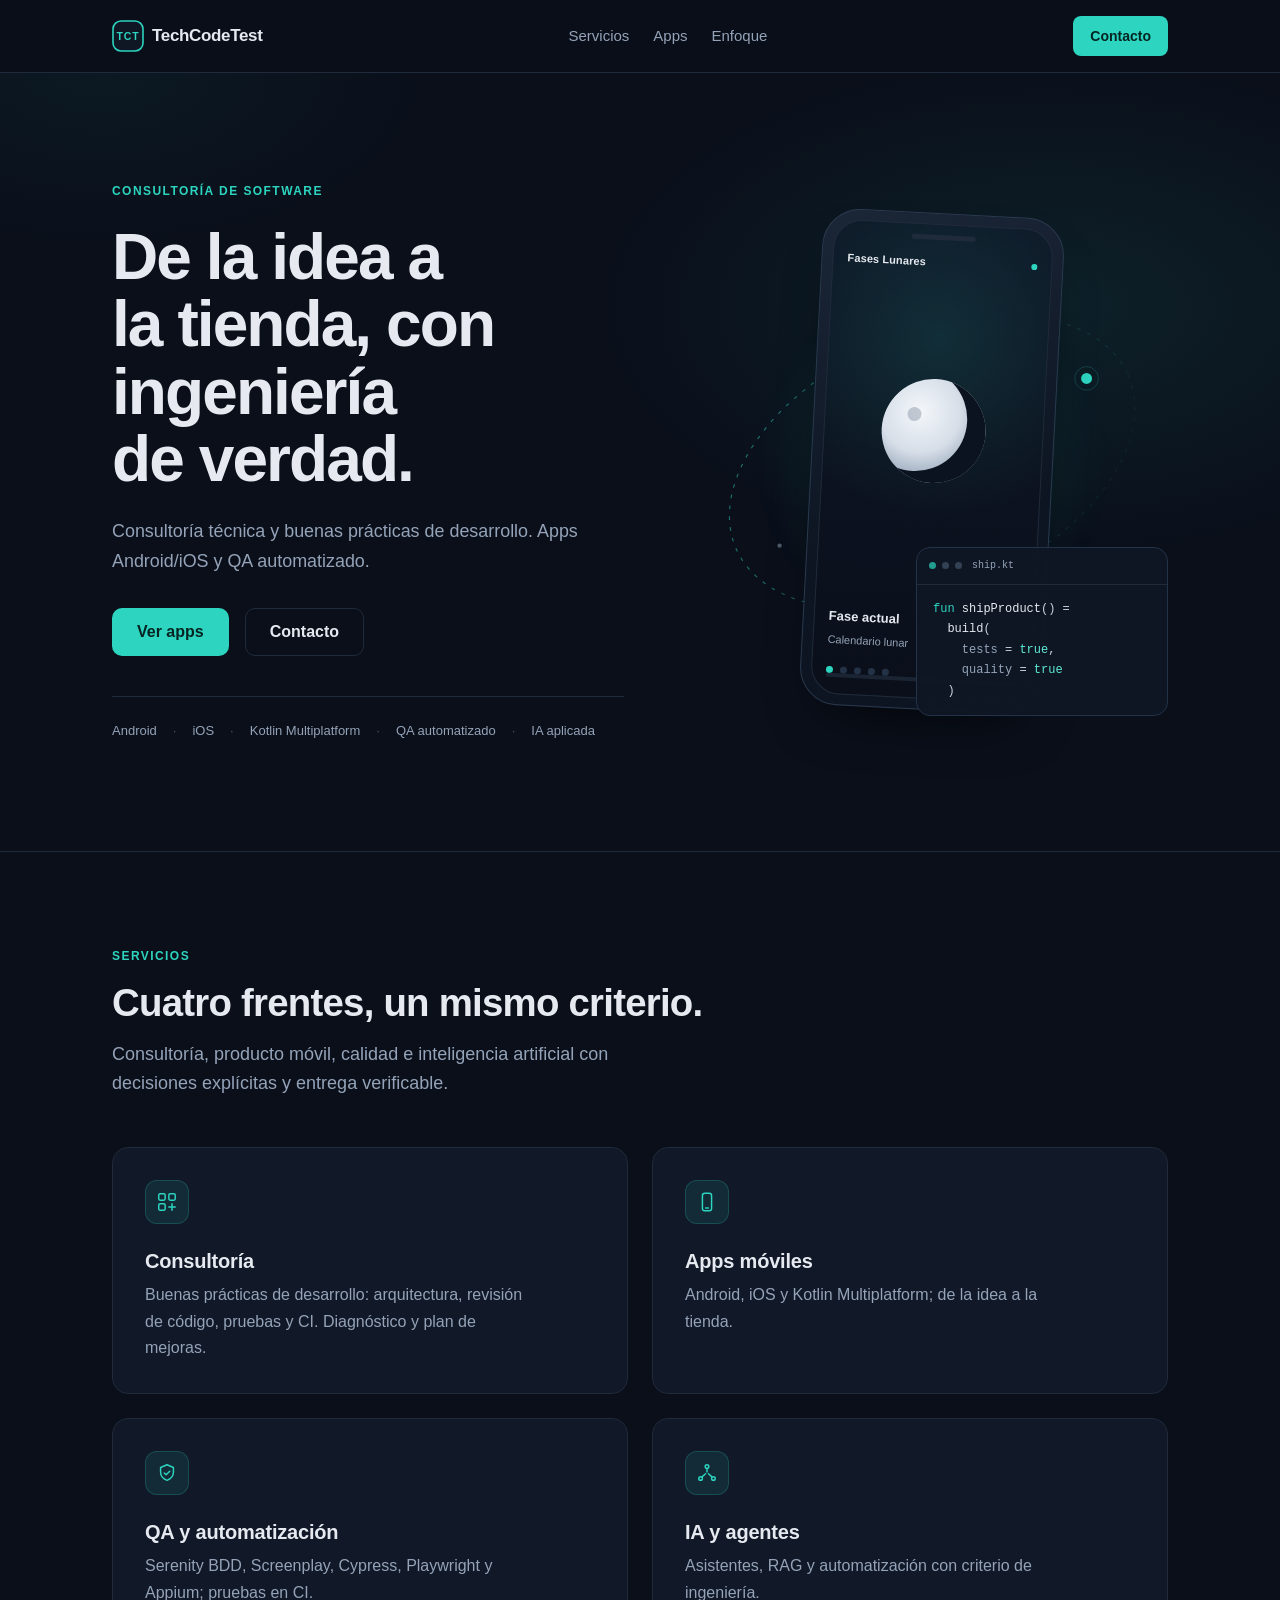
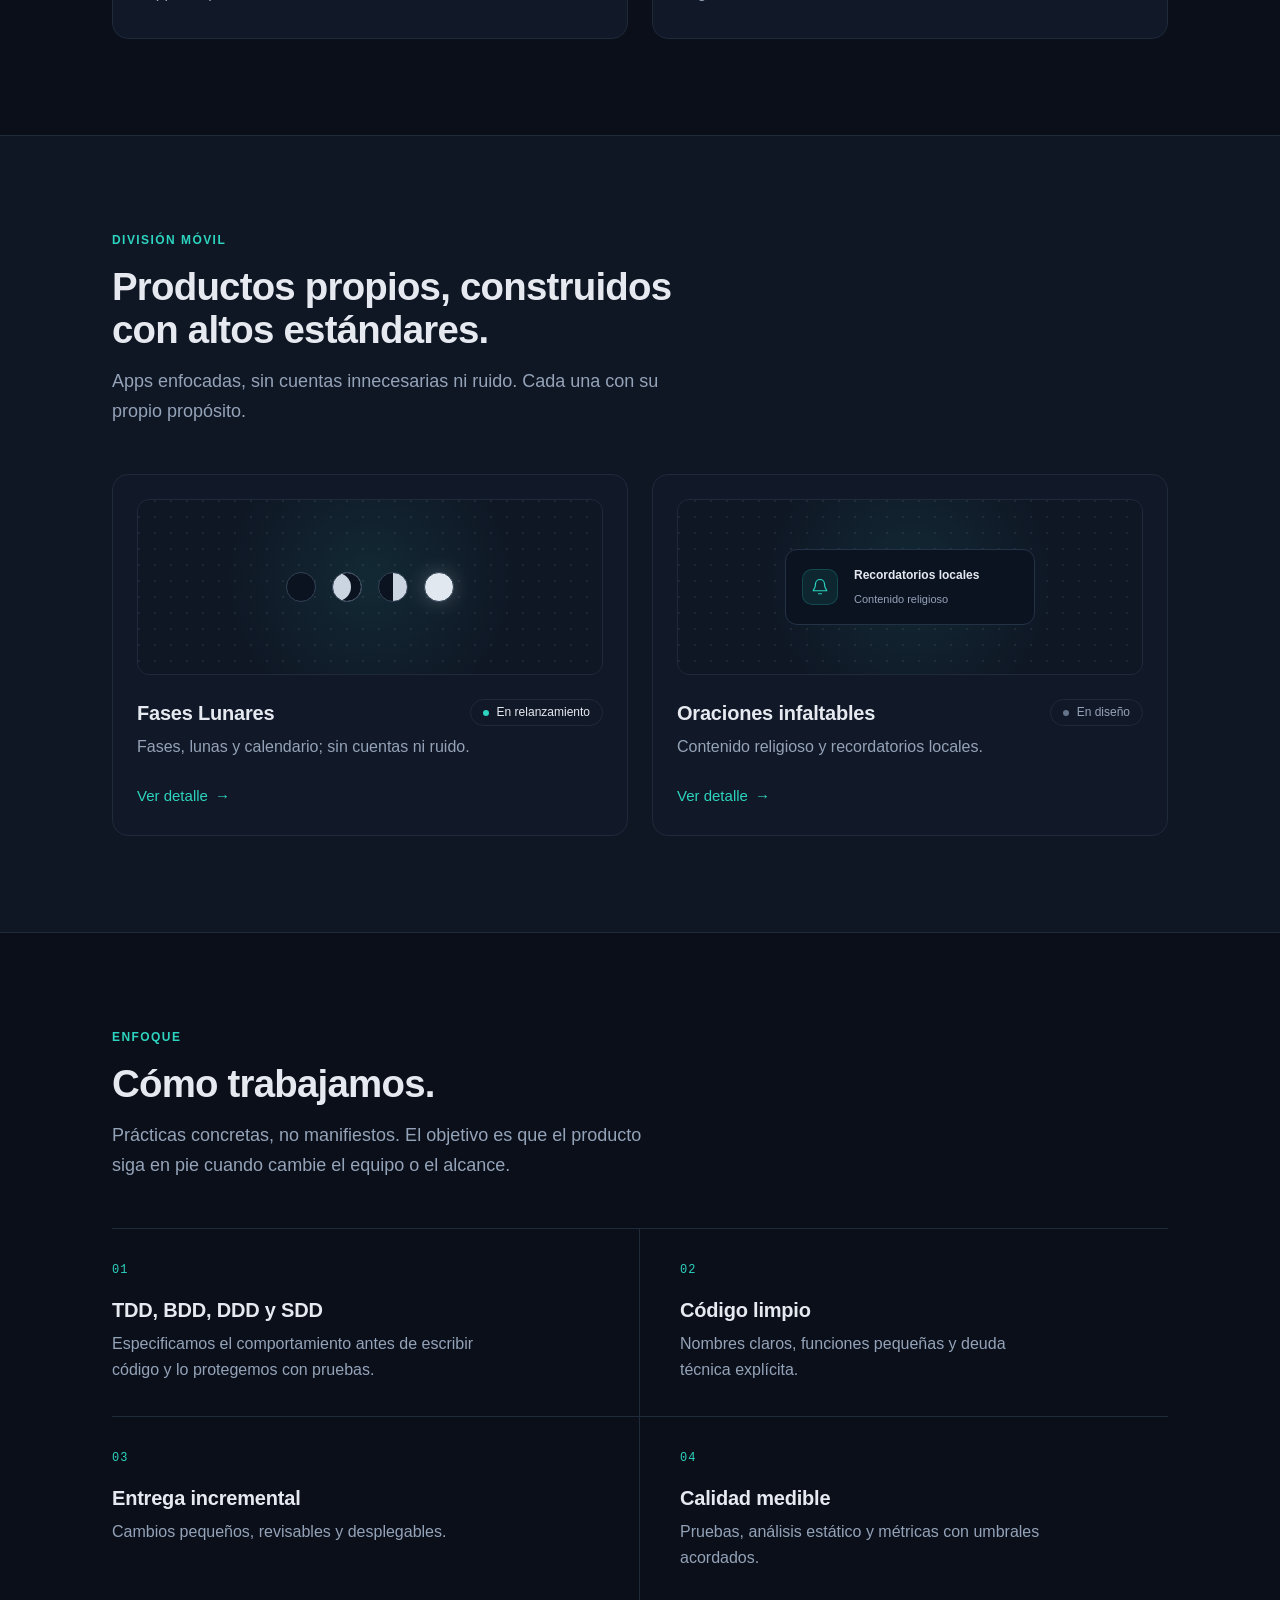
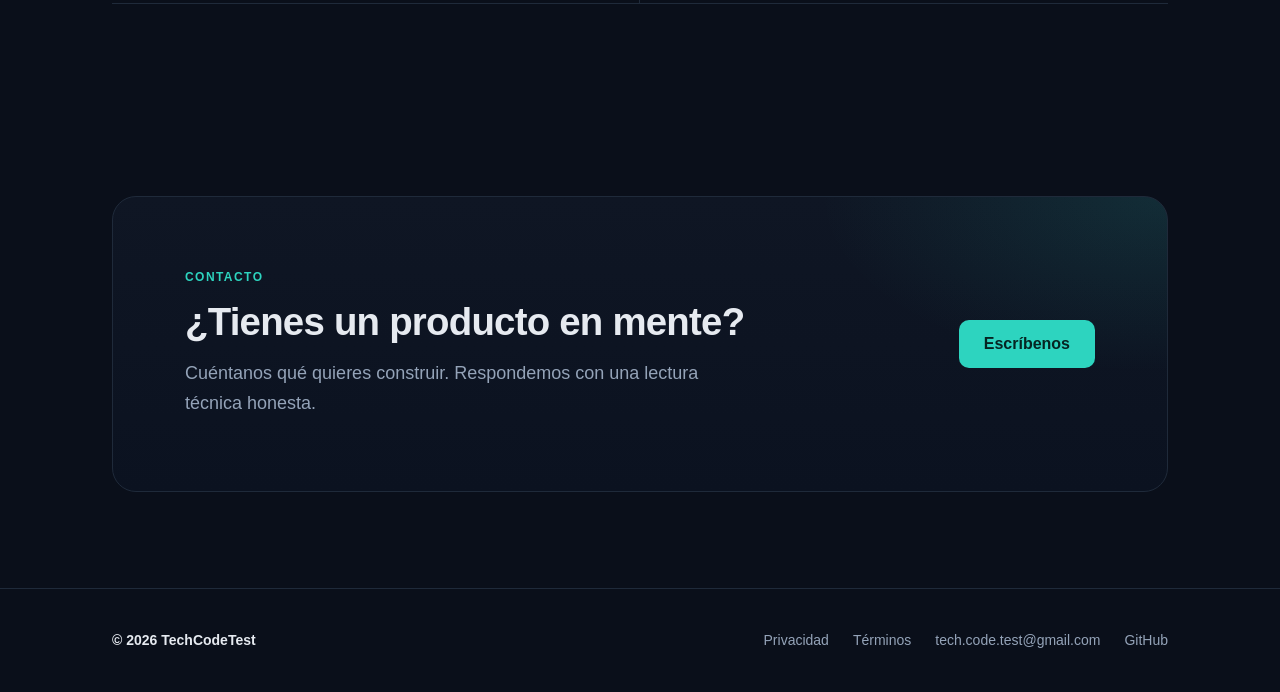
==== index.html @ 6fdfc487 "feat: añadir imagen Open Graph Incluye metadatos sociales y la tarjeta 1200×630 en las páginas del s" ====
<!DOCTYPE html>
<html lang="es">
<head>
  <meta charset="utf-8">
  <meta name="viewport" content="width=device-width, initial-scale=1">
  <title>TechCodeTest — Consultoría de software y división móvil</title>
  <meta name="description" content="Consultoría técnica y buenas prácticas de desarrollo. Apps Android/iOS y QA automatizado.">
  <link rel="canonical" href="https://cedaniel200.github.io/">
  <meta name="theme-color" content="#0A0F1A">
  <link rel="icon" href="/assets/icons/favicon.svg" type="image/svg+xml">
  <link rel="icon" href="/favicon.ico" sizes="any">
  <link rel="icon" type="image/png" sizes="32x32" href="/assets/icons/favicon-32x32.png">
  <link rel="apple-touch-icon" href="/assets/icons/apple-touch-icon.png">
  <meta property="og:type" content="website">
  <meta property="og:site_name" content="TechCodeTest">
  <meta property="og:title" content="TechCodeTest — Consultoría de software y división móvil">
  <meta property="og:description" content="Consultoría técnica y buenas prácticas de desarrollo. Apps Android/iOS y QA automatizado.">
  <meta property="og:url" content="https://cedaniel200.github.io/">
  <meta property="og:locale" content="es_CO">
  <meta property="og:image" content="https://cedaniel200.github.io/assets/og-image.png">
  <meta property="og:image:width" content="1200">
  <meta property="og:image:height" content="630">
  <meta property="og:image:alt" content="TechCodeTest — Consultoría de software">
  <meta name="twitter:card" content="summary_large_image">
  <meta name="twitter:image" content="https://cedaniel200.github.io/assets/og-image.png">
  <link rel="stylesheet" href="/assets/styles.css">
  <script type="application/ld+json">
  {
    "@context": "https://schema.org",
    "@type": "Organization",
    "name": "TechCodeTest",
    "url": "https://cedaniel200.github.io/",
    "email": "tech.code.test@gmail.com",
    "sameAs": [
      "https://github.com/cedaniel200"
    ]
  }
  </script>
</head>
<body>
  <a class="skip-link" href="#main">Saltar al contenido</a>

  <header class="site-header">
    <div class="container header-inner">
      <a class="brand" href="/" aria-label="TechCodeTest, inicio">
        <img class="brand-mark" src="/assets/icons/monogram.svg" alt="" width="32" height="32">
        <span>TechCodeTest</span>
      </a>

      <nav class="main-nav" aria-label="Navegación principal">
        <a href="/#servicios">Servicios</a>
        <a href="/apps/">Apps</a>
        <a href="/#enfoque">Enfoque</a>
      </nav>

      <div class="header-actions">
        <a class="btn btn-primary btn-sm" href="/#contacto">Contacto</a>
      </div>
    </div>
  </header>

  <main id="main" tabindex="-1">
    <section class="hero" aria-labelledby="hero-title">
      <div class="container hero-grid">
        <div class="hero-copy">
          <p class="eyebrow">Consultoría de software</p>
          <h1 id="hero-title">De la idea a la tienda, con ingeniería de verdad.</h1>
          <p class="hero-sub">Consultoría técnica y buenas prácticas de desarrollo. Apps Android/iOS y QA automatizado.</p>
          <div class="hero-actions">
            <a class="btn btn-primary" href="#apps">Ver apps</a>
            <a class="btn btn-secondary" href="#contacto">Contacto</a>
          </div>
          <ul class="trust" aria-label="Tecnologías y prácticas">
            <li>Android</li>
            <li>iOS</li>
            <li>Kotlin Multiplatform</li>
            <li>QA automatizado</li>
            <li>IA aplicada</li>
          </ul>
        </div>

        <div class="hero-visual" aria-hidden="true">
          <div class="visual-glow"></div>
          <svg class="hero-orbit" viewBox="0 0 520 520" fill="none" focusable="false">
            <defs>
              <linearGradient id="orbit-gradient" x1="80" y1="120" x2="440" y2="400" gradientUnits="userSpaceOnUse">
                <stop stop-color="#2DD4BF" stop-opacity="0.55"></stop>
                <stop offset="1" stop-color="#2DD4BF" stop-opacity="0.04"></stop>
              </linearGradient>
            </defs>
            <ellipse cx="260" cy="260" rx="236" ry="142" transform="rotate(-24 260 260)" stroke="url(#orbit-gradient)" stroke-width="1.2" stroke-dasharray="4 8"></ellipse>
            <circle cx="430" cy="168" r="6" fill="#2DD4BF"></circle>
            <circle cx="430" cy="168" r="13" stroke="#2DD4BF" stroke-opacity="0.22"></circle>
            <circle cx="92" cy="352" r="2.4" fill="#94A3B8" fill-opacity="0.5"></circle>
            <circle cx="368" cy="418" r="2" fill="#94A3B8" fill-opacity="0.4"></circle>
          </svg>

          <div class="phone">
            <div class="phone-inner">
              <span class="phone-notch"></span>
              <div class="phone-screen">
                <div class="screen-head">
                  <span>Fases Lunares</span>
                  <span class="screen-status"></span>
                </div>
                <div class="screen-moon-wrap">
                  <span class="screen-moon"></span>
                </div>
                <p class="screen-title">Fase actual</p>
                <p class="screen-sub">Calendario lunar</p>
                <div class="screen-phases">
                  <span class="on"></span>
                  <span></span>
                  <span></span>
                  <span></span>
                  <span></span>
                </div>
                <div class="screen-foot"></div>
              </div>
            </div>
          </div>

          <div class="code-card">
            <div class="code-head">
              <span></span>
              <span></span>
              <span></span>
              <em>ship.kt</em>
            </div>
            <pre><code><span class="tok-key">fun</span> <span class="tok-fn">shipProduct</span>() =
  <span class="tok-fn">build</span>(
    <span class="tok-prop">tests</span> = <span class="tok-val">true</span>,
    <span class="tok-prop">quality</span> = <span class="tok-val">true</span>
  )</code></pre>
          </div>
        </div>
      </div>
    </section>

    <section class="section" id="servicios" aria-labelledby="servicios-title">
      <div class="container">
        <div class="section-head">
          <p class="eyebrow">Servicios</p>
          <h2 id="servicios-title">Cuatro frentes, un mismo criterio.</h2>
          <p>Consultoría, producto móvil, calidad e inteligencia artificial con decisiones explícitas y entrega verificable.</p>
        </div>

        <div class="card-grid">
          <article class="card">
            <div class="card-icon" aria-hidden="true">
              <svg viewBox="0 0 24 24" fill="none" stroke="currentColor" stroke-width="1.6" stroke-linecap="round" stroke-linejoin="round" focusable="false">
                <rect x="3" y="3" width="7" height="7" rx="1.5"></rect>
                <rect x="14" y="3" width="7" height="7" rx="1.5"></rect>
                <rect x="3" y="14" width="7" height="7" rx="1.5"></rect>
                <path d="M17.5 14v7M14 17.5h7"></path>
              </svg>
            </div>
            <h3>Consultoría</h3>
            <p>Buenas prácticas de desarrollo: arquitectura, revisión de código, pruebas y CI. Diagnóstico y plan de mejoras.</p>
          </article>

          <article class="card">
            <div class="card-icon" aria-hidden="true">
              <svg viewBox="0 0 24 24" fill="none" stroke="currentColor" stroke-width="1.6" stroke-linecap="round" stroke-linejoin="round" focusable="false">
                <rect x="7" y="2.5" width="10" height="19" rx="2.5"></rect>
                <path d="M10.5 18.5h3"></path>
              </svg>
            </div>
            <h3>Apps móviles</h3>
            <p>Android, iOS y Kotlin Multiplatform; de la idea a la tienda.</p>
          </article>

          <article class="card">
            <div class="card-icon" aria-hidden="true">
              <svg viewBox="0 0 24 24" fill="none" stroke="currentColor" stroke-width="1.6" stroke-linecap="round" stroke-linejoin="round" focusable="false">
                <path d="M12 3l7 3v5c0 4.4-3 7.6-7 9-4-1.4-7-4.6-7-9V6l7-3z"></path>
                <path d="M9 12l2 2 4-4"></path>
              </svg>
            </div>
            <h3>QA y automatización</h3>
            <p>Serenity BDD, Screenplay, Cypress, Playwright y Appium; pruebas en CI.</p>
          </article>

          <article class="card">
            <div class="card-icon" aria-hidden="true">
              <svg viewBox="0 0 24 24" fill="none" stroke="currentColor" stroke-width="1.6" stroke-linecap="round" stroke-linejoin="round" focusable="false">
                <circle cx="12" cy="5" r="2"></circle>
                <circle cx="5" cy="18" r="2"></circle>
                <circle cx="19" cy="18" r="2"></circle>
                <path d="M12 7v4M10.4 12.8L6.6 16.2M13.6 12.8l3.8 3.4"></path>
              </svg>
            </div>
            <h3>IA y agentes</h3>
            <p>Asistentes, RAG y automatización con criterio de ingeniería.</p>
          </article>
        </div>
      </div>
    </section>

    <section class="section section-alt" id="apps" aria-labelledby="apps-title">
      <div class="container">
        <div class="section-head">
          <p class="eyebrow">División móvil</p>
          <h2 id="apps-title">Productos propios, construidos con altos estándares.</h2>
          <p>Apps enfocadas, sin cuentas innecesarias ni ruido. Cada una con su propio propósito.</p>
        </div>

        <div class="app-grid">
          <article class="app-card">
            <div class="app-visual" aria-hidden="true">
              <div class="moon-phases">
                <span class="moon-phase moon-phase-new"></span>
                <span class="moon-phase moon-phase-waxing"></span>
                <span class="moon-phase moon-phase-half"></span>
                <span class="moon-phase moon-phase-full"></span>
              </div>
            </div>
            <div class="app-content">
              <div class="app-title-row">
                <h3>Fases Lunares</h3>
                <span class="status status-relaunch">En relanzamiento</span>
              </div>
              <p>Fases, lunas y calendario; sin cuentas ni ruido.</p>
              <a class="text-link" href="/apps/fases-lunares/">Ver detalle <span aria-hidden="true">→</span></a>
            </div>
          </article>

          <article class="app-card">
            <div class="app-visual" aria-hidden="true">
              <div class="reminder">
                <span class="reminder-icon">
                  <svg viewBox="0 0 24 24" fill="none" stroke="currentColor" stroke-width="1.6" stroke-linecap="round" stroke-linejoin="round" focusable="false">
                    <path d="M18 8a6 6 0 0 0-12 0c0 7-3 7-3 9h18c0-2-3-2-3-9"></path>
                    <path d="M10 21h4"></path>
                  </svg>
                </span>
                <span>
                  <span class="reminder-title">Recordatorios locales</span>
                  <span class="reminder-sub">Contenido religioso</span>
                </span>
              </div>
            </div>
            <div class="app-content">
              <div class="app-title-row">
                <h3>Oraciones infaltables</h3>
                <span class="status">En diseño</span>
              </div>
              <p>Contenido religioso y recordatorios locales.</p>
              <a class="text-link" href="/apps/oraciones/">Ver detalle <span aria-hidden="true">→</span></a>
            </div>
          </article>
        </div>
      </div>
    </section>

    <section class="section" id="enfoque" aria-labelledby="enfoque-title">
      <div class="container">
        <div class="section-head">
          <p class="eyebrow">Enfoque</p>
          <h2 id="enfoque-title">Cómo trabajamos.</h2>
          <p>Prácticas concretas, no manifiestos. El objetivo es que el producto siga en pie cuando cambie el equipo o el alcance.</p>
        </div>

        <ol class="principles">
          <li>
            <span class="principle-index">01</span>
            <h3>TDD, BDD, DDD y SDD</h3>
            <p>Especificamos el comportamiento antes de escribir código y lo protegemos con pruebas.</p>
          </li>
          <li>
            <span class="principle-index">02</span>
            <h3>Código limpio</h3>
            <p>Nombres claros, funciones pequeñas y deuda técnica explícita.</p>
          </li>
          <li>
            <span class="principle-index">03</span>
            <h3>Entrega incremental</h3>
            <p>Cambios pequeños, revisables y desplegables.</p>
          </li>
          <li>
            <span class="principle-index">04</span>
            <h3>Calidad medible</h3>
            <p>Pruebas, análisis estático y métricas con umbrales acordados.</p>
          </li>
        </ol>
      </div>
    </section>

    <section class="section" id="contacto" aria-labelledby="contacto-title">
      <div class="container">
        <div class="cta-panel">
          <div class="cta-copy">
            <p class="eyebrow">Contacto</p>
            <h2 id="contacto-title">¿Tienes un producto en mente?</h2>
            <p>Cuéntanos qué quieres construir. Respondemos con una lectura técnica honesta.</p>
          </div>
          <a class="btn btn-primary" href="mailto:tech.code.test@gmail.com?subject=Hola%20TechCodeTest">Escríbenos</a>
        </div>
      </div>
    </section>
  </main>

  <footer class="site-footer">
    <div class="container footer-inner">
      <p class="footer-brand">© 2026 TechCodeTest</p>
      <nav class="footer-links" aria-label="Enlaces del pie">
        <a href="/privacy/">Privacidad</a>
        <a href="/terms/">Términos</a>
        <a href="mailto:tech.code.test@gmail.com">tech.code.test@gmail.com</a>
        <a href="https://github.com/cedaniel200" rel="noopener">GitHub</a>
      </nav>
    </div>
  </footer>
</body>
</html>
---- assets/styles.css ----
:root {
  color-scheme: dark;

  --bg: #0a0f1a;
  --surface: #111827;
  --surface-alt: #0f1624;
  --border: #1f2a3a;
  --text: #e6eaf0;
  --muted: #94a3b8;
  --accent: #2dd4bf;
  --accent-soft: rgba(45, 212, 191, 0.1);
  --on-accent: #062522;

  --font-sans: -apple-system, BlinkMacSystemFont, "Segoe UI", Roboto, Helvetica,
    Arial, sans-serif;
  --font-mono: ui-monospace, SFMono-Regular, "SF Mono", Menlo, Consolas,
    "Liberation Mono", monospace;

  --container: 1120px;
  --legal-width: 760px;
  --radius: 16px;
  --header-height: 72px;
  --ease: 150ms ease;
}

*,
*::before,
*::after {
  box-sizing: border-box;
}

html {
  -webkit-text-size-adjust: 100%;
  scroll-padding-top: 112px;
}

body {
  margin: 0;
  background: var(--bg);
  color: var(--text);
  font-family: var(--font-sans);
  font-size: 17px;
  line-height: 1.65;
  -webkit-font-smoothing: antialiased;
  text-rendering: optimizeLegibility;
}

@media (min-width: 768px) {
  body {
    font-size: 18px;
  }
}

h1,
h2,
h3,
h4,
p,
ul,
ol,
figure {
  margin: 0;
}

ul,
ol {
  padding: 0;
}

img,
svg {
  display: block;
}

a {
  color: var(--accent);
  text-underline-offset: 3px;
}

a:focus-visible,
button:focus-visible,
summary:focus-visible {
  outline: 2px solid var(--accent);
  outline-offset: 3px;
  border-radius: 4px;
}

::selection {
  background: rgba(45, 212, 191, 0.28);
  color: var(--text);
}

.skip-link {
  position: fixed;
  top: 16px;
  left: 16px;
  z-index: 100;
  padding: 10px 16px;
  border-radius: 8px;
  background: var(--accent);
  color: var(--on-accent);
  font-size: 14px;
  font-weight: 600;
  text-decoration: none;
  transform: translateY(-180%);
}

.skip-link:focus {
  transform: translateY(0);
}

.container {
  width: 100%;
  max-width: var(--container);
  margin-inline: auto;
  padding-inline: clamp(24px, 5vw, 32px);
}

/* Header */

.site-header {
  position: sticky;
  top: 0;
  z-index: 50;
  background: rgba(10, 15, 26, 0.85);
  border-bottom: 1px solid var(--border);
  backdrop-filter: blur(12px);
  -webkit-backdrop-filter: blur(12px);
}

.header-inner {
  display: flex;
  align-items: center;
  justify-content: space-between;
  gap: 24px;
  min-height: var(--header-height);
}

.brand {
  display: inline-flex;
  align-items: center;
  gap: 8px;
  flex: none;
  color: var(--text);
  font-size: 17px;
  font-weight: 700;
  letter-spacing: -0.02em;
  text-decoration: none;
}

.brand:hover {
  color: var(--text);
}

.brand-mark {
  width: 32px;
  height: 32px;
  flex: none;
}

.main-nav {
  display: flex;
  align-items: center;
  gap: 24px;
}

.main-nav a {
  color: var(--muted);
  font-size: 15px;
  text-decoration: none;
  transition: color var(--ease);
}

.main-nav a:hover {
  color: var(--text);
}

.main-nav a[aria-current="page"] {
  color: var(--text);
}

.header-actions {
  display: flex;
  align-items: center;
  gap: 16px;
  flex: none;
}

/* Buttons */

.btn {
  display: inline-flex;
  align-items: center;
  justify-content: center;
  gap: 8px;
  min-height: 48px;
  padding: 12px 24px;
  border: 1px solid transparent;
  border-radius: 10px;
  font: inherit;
  font-size: 16px;
  font-weight: 600;
  line-height: 1.2;
  text-align: center;
  text-decoration: none;
  transition: background-color var(--ease), border-color var(--ease),
    color var(--ease);
}

.btn-primary {
  background: var(--accent);
  color: var(--on-accent);
}

.btn-primary:hover {
  background: #5eead4;
  color: var(--on-accent);
}

.btn-secondary {
  background: transparent;
  border-color: var(--border);
  color: var(--text);
}

.btn-secondary:hover {
  border-color: var(--accent);
  color: var(--accent);
}

.btn-sm {
  min-height: 40px;
  padding: 8px 16px;
  border-radius: 8px;
  font-size: 14px;
}

/* Type */

.eyebrow {
  color: var(--accent);
  font-size: 12px;
  font-weight: 600;
  letter-spacing: 0.12em;
  line-height: 1.4;
  text-transform: uppercase;
}

h1,
.display {
  font-size: clamp(2.5rem, 5vw, 4rem);
  font-weight: 700;
  letter-spacing: -0.03em;
  line-height: 1.05;
  text-wrap: balance;
}

h2 {
  font-size: clamp(1.75rem, 3vw, 2.5rem);
  font-weight: 600;
  letter-spacing: -0.02em;
  line-height: 1.12;
  text-wrap: balance;
}

h3 {
  font-size: 20px;
  font-weight: 600;
  letter-spacing: -0.01em;
  line-height: 1.3;
}

.lede {
  max-width: 600px;
  margin-top: 24px;
  color: var(--muted);
  font-size: clamp(1.0625rem, 1.6vw, 1.25rem);
  line-height: 1.6;
}

/* Hero */

.hero {
  position: relative;
  overflow: hidden;
  padding-block: clamp(64px, 8vw, 112px);
  background:
    radial-gradient(
      ellipse 55% 50% at 82% 30%,
      rgba(45, 212, 191, 0.09),
      transparent 65%
    ),
    radial-gradient(
      ellipse 40% 35% at 8% 0%,
      rgba(45, 212, 191, 0.05),
      transparent 65%
    );
  border-bottom: 1px solid var(--border);
}

.hero-grid {
  display: grid;
  grid-template-columns: minmax(0, 1.04fr) minmax(0, 0.96fr);
  align-items: center;
  gap: clamp(40px, 6vw, 72px);
}

.hero-copy {
  min-width: 0;
  padding-block: 8px;
}

.hero-copy h1 {
  margin-top: 24px;
}

.hero-sub {
  max-width: 52ch;
  margin-top: 24px;
  color: var(--muted);
  font-size: clamp(1.0625rem, 1.4vw, 1.1875rem);
}

.hero-actions {
  display: flex;
  flex-wrap: wrap;
  gap: 16px;
  margin-top: 32px;
}

.trust {
  display: flex;
  flex-wrap: wrap;
  align-items: center;
  gap: 8px 16px;
  margin-top: 40px;
  padding-top: 24px;
  border-top: 1px solid var(--border);
  color: var(--muted);
  font-size: 13px;
  line-height: 1.5;
  list-style: none;
}

.trust li {
  display: inline-flex;
  align-items: center;
  gap: 16px;
}

.trust li:not(:last-child)::after {
  content: "·";
  color: #475569;
}

/* Hero visual */

.hero-visual {
  position: relative;
  display: grid;
  place-items: center;
  min-height: 544px;
  isolation: isolate;
}

.visual-glow {
  position: absolute;
  width: 78%;
  aspect-ratio: 1;
  border-radius: 50%;
  background: radial-gradient(
    circle,
    rgba(45, 212, 191, 0.14),
    rgba(45, 212, 191, 0) 68%
  );
  filter: blur(6px);
}

.hero-orbit {
  position: absolute;
  inset: 0;
  width: 100%;
  height: 100%;
}

.phone {
  position: relative;
  z-index: 2;
  width: min(242px, 58vw);
  aspect-ratio: 9 / 18.5;
  padding: 10px;
  border: 1px solid #2a3a4f;
  border-radius: 38px;
  background: linear-gradient(160deg, #1b2637, #0d1522 62%);
  box-shadow: 0 28px 60px -32px rgba(0, 0, 0, 0.9);
  transform: rotate(3deg);
}

.phone-inner {
  position: relative;
  display: flex;
  flex-direction: column;
  height: 100%;
  padding: 28px 14px 16px;
  overflow: hidden;
  border: 1px solid var(--border);
  border-radius: 29px;
  background:
    radial-gradient(
      circle at 50% 24%,
      rgba(45, 212, 191, 0.13),
      transparent 48%
    ),
    linear-gradient(180deg, #0e1726, #0a0f1a);
}

.phone-notch {
  position: absolute;
  top: 10px;
  left: 50%;
  width: 64px;
  height: 5px;
  border-radius: 999px;
  background: var(--border);
  transform: translateX(-50%);
}

.phone-screen {
  display: flex;
  flex-direction: column;
  height: 100%;
}

.screen-head {
  display: flex;
  align-items: center;
  justify-content: space-between;
  color: var(--text);
  font-size: 11px;
  font-weight: 600;
  letter-spacing: 0.01em;
}

.screen-status {
  width: 6px;
  height: 6px;
  border-radius: 50%;
  background: var(--accent);
}

.screen-moon-wrap {
  display: grid;
  place-items: center;
  flex: 1;
  min-height: 0;
}

.screen-moon {
  position: relative;
  width: 104px;
  aspect-ratio: 1;
  border-radius: 50%;
  background: radial-gradient(
    circle at 36% 32%,
    #f4f7fa 0%,
    #d6dee8 42%,
    #94a3b8 72%,
    #475569 100%
  );
  box-shadow: inset -19px -11px 0 0 #0b1220;
}

.screen-moon::after {
  content: "";
  position: absolute;
  top: 28%;
  left: 24%;
  width: 14px;
  height: 14px;
  border-radius: 50%;
  background: rgba(100, 116, 139, 0.35);
}

.screen-title {
  margin-top: 20px;
  color: var(--text);
  font-size: 13px;
  font-weight: 600;
}

.screen-sub {
  margin-top: 4px;
  color: var(--muted);
  font-size: 11px;
}

.screen-phases {
  display: flex;
  gap: 7px;
  margin-top: 18px;
}

.screen-phases span {
  width: 7px;
  height: 7px;
  border-radius: 50%;
  background: #243247;
}

.screen-phases span.on {
  background: var(--accent);
}

.screen-foot {
  height: 4px;
  margin-top: auto;
  border-radius: 999px;
  background: #1a2433;
}

.code-card {
  position: absolute;
  right: 0;
  bottom: 18px;
  z-index: 3;
  width: 252px;
  overflow: hidden;
  border: 1px solid #243247;
  border-radius: 14px;
  background: rgba(15, 22, 36, 0.96);
}

.code-head {
  display: flex;
  align-items: center;
  gap: 6px;
  padding: 10px 12px;
  border-bottom: 1px solid var(--border);
}

.code-head span {
  width: 7px;
  height: 7px;
  border-radius: 50%;
  background: #334155;
}

.code-head span:first-child {
  background: var(--accent);
  opacity: 0.7;
}

.code-head em {
  margin-left: 4px;
  color: var(--muted);
  font-family: var(--font-mono);
  font-size: 10px;
  font-style: normal;
}

.code-card pre {
  margin: 0;
  padding: 14px 16px;
  overflow-x: auto;
  color: #c7d2e0;
  font-family: var(--font-mono);
  font-size: 12px;
  line-height: 1.7;
}

.tok-key {
  color: var(--accent);
}

.tok-fn {
  color: var(--text);
}

.tok-prop {
  color: var(--muted);
}

.tok-val {
  color: #5eead4;
}

/* 404 */

.not-found {
  padding-block: clamp(64px, 10vw, 128px);
  border-bottom: 1px solid var(--border);
  background:
    radial-gradient(
      ellipse 60% 60% at 78% 18%,
      rgba(45, 212, 191, 0.10),
      transparent 65%
    ),
    linear-gradient(180deg, var(--surface-alt), var(--bg));
}

.not-found-inner {
  max-width: 760px;
}

.not-found-code {
  margin-top: 24px;
  color: var(--accent);
  font-size: clamp(5.5rem, 18vw, 11rem);
  font-weight: 700;
  letter-spacing: -0.06em;
  line-height: 0.85;
}

.not-found h1 {
  margin-top: 24px;
}

/* Sections */

.section {
  padding-block: 96px;
}

.section-alt {
  border-block: 1px solid var(--border);
  background: var(--surface-alt);
}

.section-head {
  max-width: 680px;
  margin-bottom: 48px;
}

.section-head h2 {
  margin-top: 16px;
}

.section-head p:not(.eyebrow) {
  max-width: 56ch;
  margin-top: 16px;
  color: var(--muted);
}

/* Cards */

.card-grid {
  display: grid;
  grid-template-columns: repeat(2, minmax(0, 1fr));
  gap: 24px;
}

.card {
  padding: 32px;
  border: 1px solid var(--border);
  border-radius: var(--radius);
  background: var(--surface);
  transition: border-color var(--ease);
}

.card:hover {
  border-color: var(--accent);
}

.card-icon {
  display: grid;
  place-items: center;
  width: 44px;
  height: 44px;
  margin-bottom: 24px;
  border: 1px solid rgba(45, 212, 191, 0.2);
  border-radius: 12px;
  background: var(--accent-soft);
  color: var(--accent);
}

.card-icon svg {
  width: 22px;
  height: 22px;
}

.card h3 {
  margin-bottom: 8px;
}

.card p {
  max-width: 44ch;
  color: var(--muted);
  font-size: 16px;
}

/* Apps */

.app-grid {
  display: grid;
  grid-template-columns: repeat(2, minmax(0, 1fr));
  gap: 24px;
}

.app-card {
  display: flex;
  flex-direction: column;
  padding: 24px;
  border: 1px solid var(--border);
  border-radius: var(--radius);
  background: var(--surface);
  transition: border-color var(--ease);
}

.app-card:hover {
  border-color: var(--accent);
}

.app-visual {
  position: relative;
  display: grid;
  place-items: center;
  height: 176px;
  overflow: hidden;
  border: 1px solid var(--border);
  border-radius: 12px;
  background:
    radial-gradient(
      circle at 50% 45%,
      rgba(45, 212, 191, 0.10),
      transparent 60%
    ),
    radial-gradient(circle at 1px 1px, rgba(148, 163, 184, 0.12) 1px, transparent 0)
      0 0 / 16px 16px,
    var(--surface-alt);
}

.app-content {
  padding: 24px 0 0;
}

.app-name {
  font-size: 20px;
  font-weight: 600;
  letter-spacing: -0.01em;
  line-height: 1.3;
}

.app-title-row {
  display: flex;
  flex-wrap: wrap;
  align-items: center;
  justify-content: space-between;
  gap: 16px;
}

.app-content p {
  margin-top: 8px;
  color: var(--muted);
  font-size: 16px;
}

.status {
  display: inline-flex;
  align-items: center;
  gap: 8px;
  padding: 4px 12px;
  border: 1px solid var(--border);
  border-radius: 999px;
  color: var(--muted);
  font-size: 12px;
  font-weight: 500;
  line-height: 1.4;
  white-space: nowrap;
}

.status::before {
  content: "";
  width: 6px;
  height: 6px;
  border-radius: 50%;
  background: #64748b;
}

.status-relaunch {
  color: var(--text);
}

.status-relaunch::before {
  background: var(--accent);
}

.text-link {
  display: inline-flex;
  align-items: center;
  gap: 7px;
  margin-top: 24px;
  color: var(--accent);
  font-size: 15px;
  font-weight: 500;
  text-decoration: none;
}

.text-link:hover {
  text-decoration: underline;
}

.text-link-secondary {
  color: var(--muted);
}

.text-link-secondary:hover {
  color: var(--accent);
}

.app-links {
  display: flex;
  flex-wrap: wrap;
  gap: 8px 24px;
  margin-top: 24px;
}

.app-links .text-link {
  margin-top: 0;
}

.moon-phases {
  display: flex;
  align-items: center;
  gap: 16px;
}

.moon-phase {
  width: 30px;
  aspect-ratio: 1;
  border: 1px solid #334155;
  border-radius: 50%;
}

.moon-phase-new {
  background: #0b1220;
}

.moon-phase-waxing {
  background: #cbd5e1;
  box-shadow: inset -10px 0 0 0 #0b1220;
}

.moon-phase-half {
  background: linear-gradient(90deg, #0b1220 50%, #cbd5e1 50%);
}

.moon-phase-full {
  background: #e2e8f0;
  box-shadow: 0 0 22px -4px rgba(226, 232, 240, 0.45);
}

.reminder {
  display: flex;
  align-items: center;
  gap: 16px;
  width: min(250px, 82%);
  padding: 16px;
  border: 1px solid #243247;
  border-radius: 12px;
  background: rgba(11, 18, 32, 0.92);
}

.reminder-icon {
  display: grid;
  place-items: center;
  width: 36px;
  height: 36px;
  flex: none;
  border: 1px solid rgba(45, 212, 191, 0.2);
  border-radius: 10px;
  background: var(--accent-soft);
  color: var(--accent);
}

.reminder-icon svg {
  width: 18px;
  height: 18px;
}

.reminder-title {
  display: block;
  color: var(--text);
  font-size: 12px;
  font-weight: 600;
}

.reminder-sub {
  display: block;
  margin-top: 4px;
  color: var(--muted);
  font-size: 11px;
}

/* App detail */

.back-link {
  display: inline-flex;
  align-items: center;
  gap: 8px;
  margin-bottom: 24px;
  color: var(--muted);
  font-size: 14px;
  font-weight: 500;
  text-decoration: none;
  transition: color var(--ease);
}

.back-link:hover {
  color: var(--accent);
}

.app-detail-title {
  display: flex;
  flex-wrap: wrap;
  align-items: center;
  gap: 16px;
  margin-top: 16px;
}

.app-detail-title h1 {
  margin-top: 0;
}

.detail-layout {
  display: grid;
  grid-template-columns: minmax(0, 1.5fr) minmax(280px, 0.8fr);
  align-items: start;
  gap: 64px;
}

.detail-main h2 {
  margin-top: 16px;
}

.feature-list {
  display: grid;
  margin-top: 32px;
  border-top: 1px solid var(--border);
  list-style: none;
}

.feature-list li {
  display: flex;
  gap: 16px;
  padding: 24px 0;
  border-bottom: 1px solid var(--border);
  color: var(--muted);
  font-size: 16px;
  line-height: 1.6;
}

.feature-list li::before {
  content: "";
  width: 8px;
  height: 8px;
  margin-top: 8px;
  flex: none;
  border-radius: 2px;
  background: var(--accent);
}

.detail-card {
  position: sticky;
  top: calc(var(--header-height) + 32px);
  padding: 32px;
  border: 1px solid var(--border);
  border-radius: var(--radius);
  background: var(--surface);
}

.detail-card h2 {
  font-size: 16px;
  font-weight: 600;
  letter-spacing: 0;
  line-height: 1.3;
}

.detail-facts {
  display: grid;
  gap: 24px;
  margin: 24px 0 0;
}

.detail-facts div {
  display: grid;
  gap: 4px;
}

.detail-facts dt {
  color: var(--muted);
  font-size: 12px;
  font-weight: 600;
  letter-spacing: 0.08em;
  text-transform: uppercase;
}

.detail-facts dd {
  margin: 0;
  color: var(--text);
  font-size: 16px;
}

.detail-note {
  display: block;
  margin-top: 4px;
  color: var(--muted);
  font-size: 14px;
  line-height: 1.5;
}

.detail-card .text-link {
  margin-top: 32px;
}

/* Principles */

.principles {
  display: grid;
  grid-template-columns: repeat(2, minmax(0, 1fr));
  border-top: 1px solid var(--border);
  list-style: none;
}

.principles li {
  padding: 32px 40px 32px 0;
  border-bottom: 1px solid var(--border);
}

.principles li:nth-child(odd) {
  border-right: 1px solid var(--border);
}

.principles li:nth-child(even) {
  padding-right: 0;
  padding-left: 40px;
}

.principle-index {
  display: block;
  margin-bottom: 16px;
  color: var(--accent);
  font-family: var(--font-mono);
  font-size: 12px;
  letter-spacing: 0.08em;
}

.principles h3 {
  margin-bottom: 8px;
}

.principles p {
  max-width: 42ch;
  color: var(--muted);
  font-size: 16px;
}

/* CTA */

.cta-panel {
  position: relative;
  display: flex;
  align-items: center;
  justify-content: space-between;
  gap: 40px;
  overflow: hidden;
  padding: clamp(40px, 6vw, 72px);
  border: 1px solid var(--border);
  border-radius: 24px;
  background:
    radial-gradient(
      ellipse 55% 100% at 100% 0%,
      rgba(45, 212, 191, 0.12),
      transparent 60%
    ),
    linear-gradient(180deg, var(--surface-alt), #0b1220);
}

.cta-panel > * {
  position: relative;
  z-index: 1;
}

.cta-copy {
  max-width: 620px;
}

.cta-panel h2 {
  margin-top: 14px;
}

.cta-panel p:not(.eyebrow) {
  max-width: 52ch;
  margin-top: 16px;
  color: var(--muted);
}

.cta-panel .btn {
  flex: none;
}

/* Footer */

.site-footer {
  padding-block: 40px;
  border-top: 1px solid var(--border);
  color: var(--muted);
  font-size: 14px;
}

.footer-inner {
  display: flex;
  flex-wrap: wrap;
  align-items: center;
  justify-content: space-between;
  gap: 24px 32px;
}

.footer-brand {
  color: var(--text);
  font-weight: 600;
}

.footer-links {
  display: flex;
  flex-wrap: wrap;
  gap: 8px 24px;
}

.footer-links a {
  color: var(--muted);
  text-decoration: none;
  transition: color var(--ease);
}

.footer-links a:hover {
  color: var(--accent);
}

/* Inner pages */

.page-header {
  padding-block: 80px 56px;
  border-bottom: 1px solid var(--border);
  background:
    radial-gradient(
      ellipse 50% 80% at 85% 0%,
      rgba(45, 212, 191, 0.08),
      transparent 65%
    ),
    linear-gradient(180deg, var(--surface-alt), var(--bg));
}

.page-header h1 {
  margin-top: 16px;
}

.section-tight {
  padding-block: 64px 96px;
}

.index-note {
  max-width: 760px;
  margin-top: 40px;
  padding-top: 24px;
  border-top: 1px solid var(--border);
  color: var(--muted);
  font-size: 14px;
}

/* Legal */

.legal-hero {
  padding-block: 72px 48px;
  border-bottom: 1px solid var(--border);
  background:
    radial-gradient(
      ellipse 50% 90% at 90% 0%,
      rgba(45, 212, 191, 0.08),
      transparent 65%
    ),
    linear-gradient(180deg, var(--surface-alt), var(--bg));
}

.legal-hero h1 {
  margin-top: 16px;
  font-size: clamp(2.25rem, 4vw, 3.25rem);
}

.legal-meta {
  display: grid;
  gap: 8px;
  max-width: 640px;
  margin-top: 32px;
  padding: 24px;
  border: 1px solid var(--border);
  border-radius: 12px;
  background: var(--surface);
  color: var(--muted);
  font-size: 14px;
  line-height: 1.55;
}

.legal-meta strong {
  color: var(--text);
  font-weight: 600;
}

.legal-meta a {
  color: var(--accent);
}

.legal-brand {
  margin-bottom: 4px;
  color: var(--text);
  font-size: 1.5rem;
  font-weight: 700;
  letter-spacing: -0.02em;
  line-height: 1.2;
}

.legal-role {
  margin-bottom: 16px;
  color: var(--muted);
  font-size: 0.9rem;
  line-height: 1.4;
}

.lang-switch {
  display: flex;
  gap: 8px;
  margin-top: 24px;
}

.lang-switch a {
  padding: 6px 14px;
  border: 1px solid var(--border);
  border-radius: 999px;
  color: var(--muted);
  font-size: 13px;
  font-weight: 500;
  text-decoration: none;
  transition: border-color var(--ease), color var(--ease),
    background-color var(--ease);
}

.lang-switch a:hover {
  border-color: var(--accent);
  color: var(--text);
}

.lang-switch a[aria-current="page"] {
  border-color: rgba(45, 212, 191, 0.45);
  background: var(--accent-soft);
  color: var(--accent);
}

.legal-layout {
  display: grid;
  grid-template-columns: 220px minmax(0, var(--legal-width));
  gap: 64px;
  padding-block: 64px 96px;
}

.legal-toc {
  align-self: start;
  position: sticky;
  top: calc(var(--header-height) + 32px);
  max-height: calc(100vh - var(--header-height) - 64px);
  overflow-y: auto;
  font-size: 14px;
}

.legal-toc h2 {
  margin-bottom: 14px;
  color: var(--muted);
  font-size: 12px;
  font-weight: 600;
  letter-spacing: 0.12em;
  text-transform: uppercase;
}

.legal-toc ol {
  display: grid;
  gap: 8px;
  list-style: none;
}

.legal-toc a {
  color: var(--muted);
  text-decoration: none;
  transition: color var(--ease);
}

.legal-toc a:hover {
  color: var(--accent);
}

.legal-content {
  min-width: 0;
  max-width: var(--legal-width);
}

.legal-content h2 {
  margin: 48px 0 16px;
  padding-top: 32px;
  border-top: 1px solid var(--border);
  scroll-margin-top: 96px;
  font-size: clamp(1.25rem, 2vw, 1.5rem);
  line-height: 1.25;
}

.legal-content h2:first-of-type {
  margin-top: 0;
  padding-top: 0;
  border-top: 0;
}

.legal-content p {
  margin-bottom: 16px;
  color: var(--text);
  line-height: 1.7;
}

.legal-content ul {
  margin: 0 0 16px;
  padding-left: 22px;
}

.legal-content li {
  margin-bottom: 8px;
}

.legal-content a {
  color: var(--accent);
}

.legal-content strong {
  color: var(--text);
  font-weight: 600;
}

/* Responsive */

@media (max-width: 980px) {
  .hero-grid {
    grid-template-columns: minmax(0, 1fr);
    gap: 48px;
  }

  .hero-copy {
    max-width: 680px;
  }

  .hero-visual {
    width: min(100%, 520px);
    min-height: 504px;
    margin-inline: auto;
  }

  .legal-layout {
    grid-template-columns: minmax(0, 1fr);
    gap: 40px;
  }

  .legal-toc {
    position: static;
    max-height: none;
    padding: 24px;
    border: 1px solid var(--border);
    border-radius: var(--radius);
    background: var(--surface);
  }

  .legal-toc ol {
    grid-template-columns: repeat(2, minmax(0, 1fr));
    gap: 8px 24px;
  }

  .detail-layout {
    grid-template-columns: minmax(0, 1fr);
    gap: 48px;
  }

  .detail-card {
    position: static;
    max-width: 640px;
  }
}

@media (max-width: 860px) {
  .header-inner {
    flex-wrap: wrap;
    gap: 8px 24px;
    min-height: auto;
    padding-block: 16px 0;
  }

  .main-nav {
    order: 3;
    width: 100%;
    gap: 24px;
    padding-block: 0 16px;
    overflow-x: auto;
    scrollbar-width: none;
  }

  .main-nav::-webkit-scrollbar {
    display: none;
  }

  .main-nav a {
    white-space: nowrap;
  }
}

@media (max-width: 720px) {
  .section {
    padding-block: 64px;
  }

  .section-tight {
    padding-block: 48px 64px;
  }

  .card-grid,
  .app-grid,
  .principles {
    grid-template-columns: minmax(0, 1fr);
  }

  .principles li {
    padding: 32px 0;
    border-right: 0;
  }

  .principles li:nth-child(even) {
    padding-left: 0;
  }

  .card {
    padding: 24px;
  }

  .cta-panel {
    flex-direction: column;
    align-items: flex-start;
    gap: 32px;
  }

  .cta-panel .btn {
    width: 100%;
  }

  .page-header {
    padding-block: 56px 40px;
  }

  .legal-hero {
    padding-block: 56px 40px;
  }

  .legal-layout {
    padding-block: 40px 64px;
  }

  .legal-toc ol {
    grid-template-columns: minmax(0, 1fr);
  }
}

@media (max-width: 520px) {
  .hero {
    padding-block: 56px 64px;
  }

  .hero-visual {
    min-height: 440px;
  }

  .phone {
    width: min(214px, 62vw);
  }

  .code-card {
    bottom: 4px;
    width: min(212px, 62vw);
  }

  .code-card pre {
    font-size: 10px;
  }

  .screen-moon {
    width: 88px;
  }

  .app-visual {
    height: 156px;
  }

  .legal-meta {
    padding: 16px 24px;
  }

  .detail-card {
    padding: 24px;
  }

  .footer-inner {
    flex-direction: column;
    align-items: flex-start;
  }
}

@media (prefers-reduced-motion: reduce) {
  *,
  *::before,
  *::after {
    transition-duration: 0.01ms !important;
    animation-duration: 0.01ms !important;
    animation-iteration-count: 1 !important;
    scroll-behavior: auto !important;
  }
}
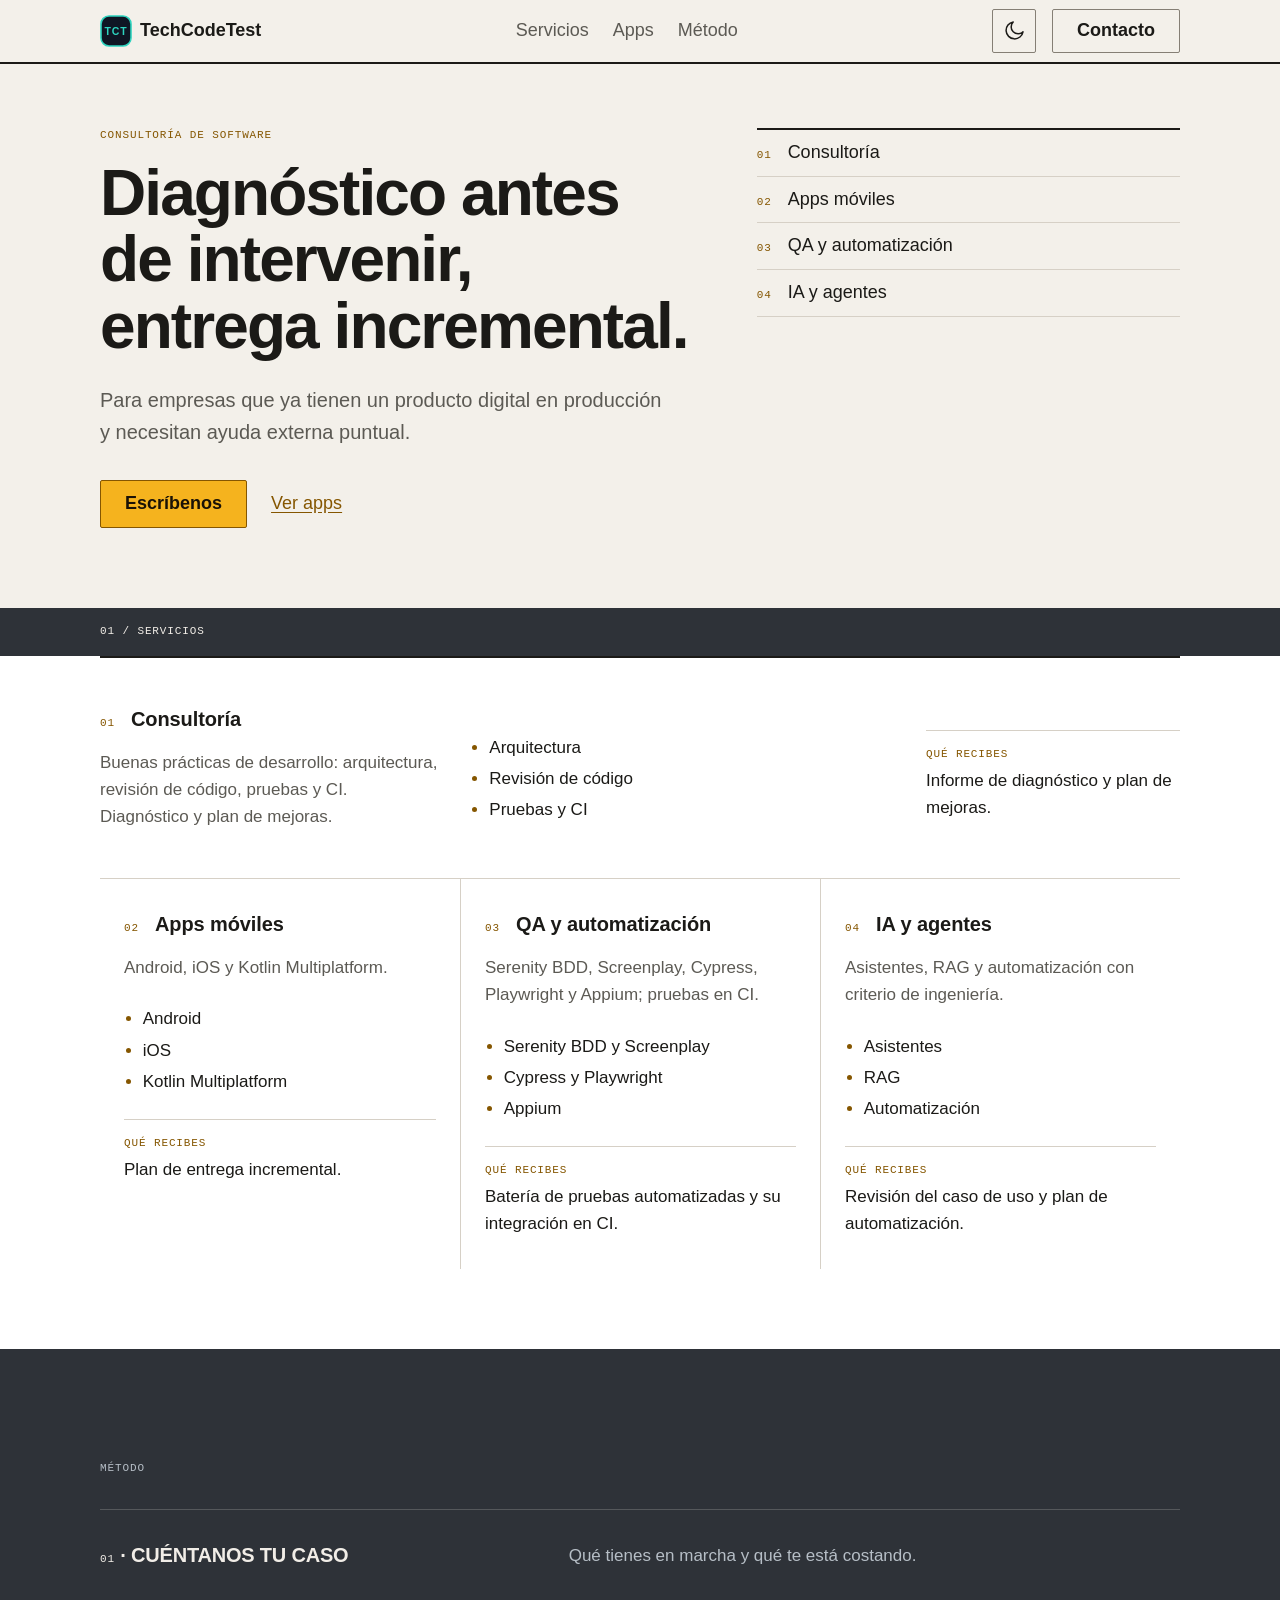
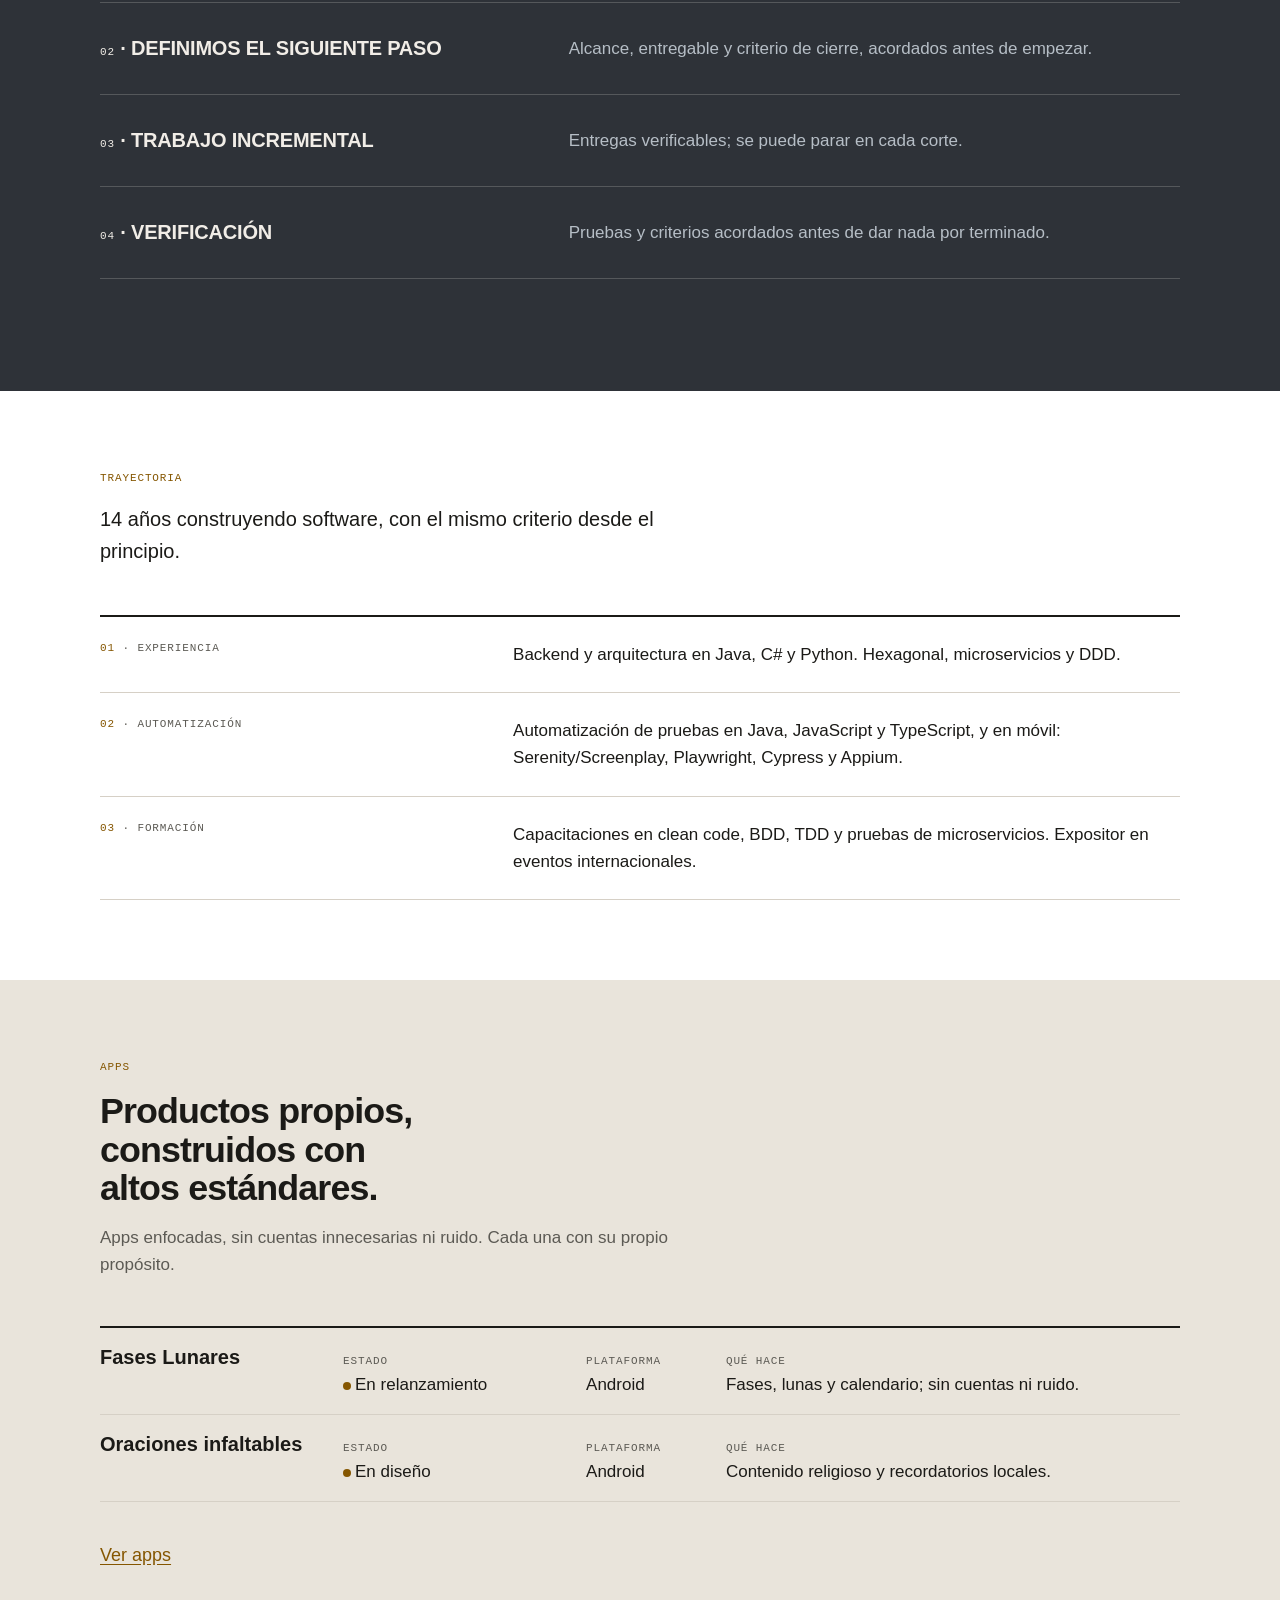
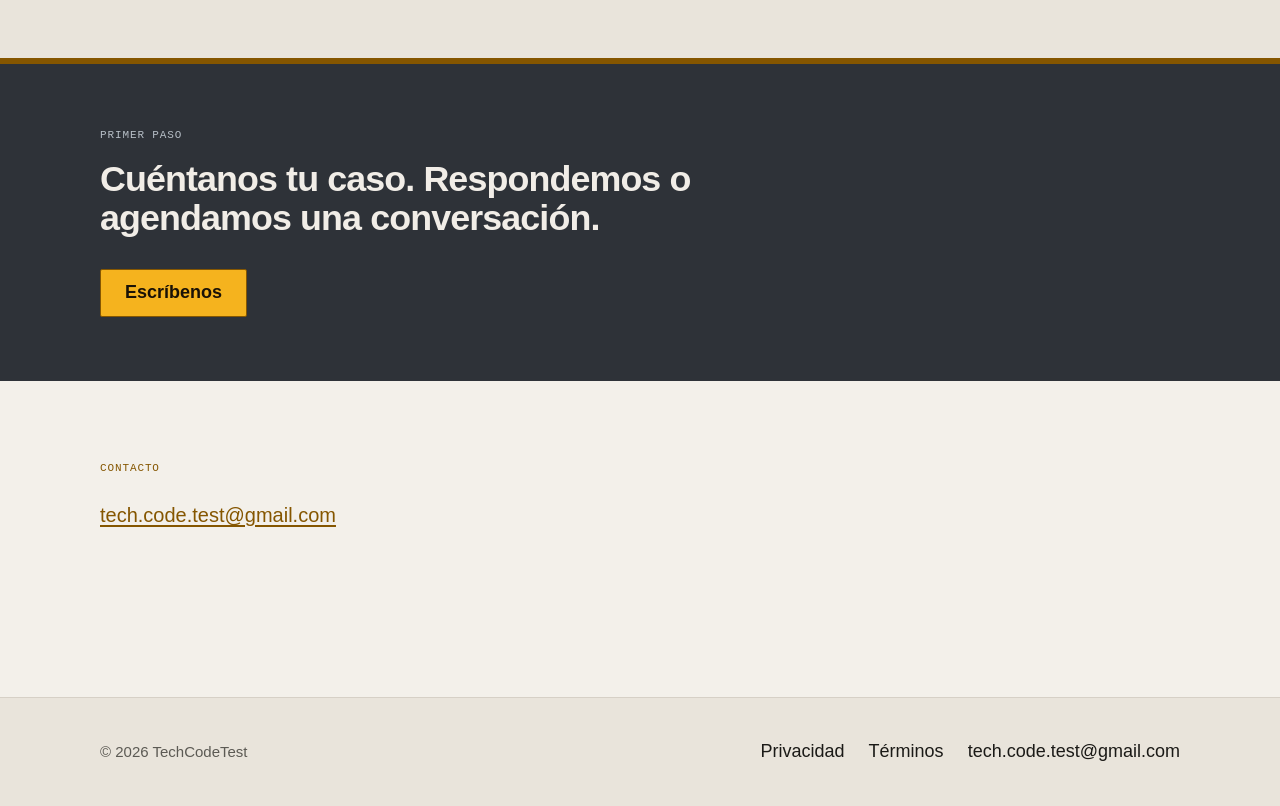
==== commit a596dda4: "feat(consola): implementar el hito 1 de E′ con dos modos - Añade la capa de tokens por rol con los m" ====
--- a/index.html
+++ b/index.html
@@ -3,10 +3,12 @@
 <head>
   <meta charset="utf-8">
   <meta name="viewport" content="width=device-width, initial-scale=1">
+  <meta http-equiv="Content-Security-Policy" content="default-src 'none'; script-src 'sha256-OeCLsaibalKIYqRBMYuug+KpEd9ICwQerLGBh30QdiQ='; style-src 'self'; img-src 'self'; font-src 'none'; connect-src 'none'; form-action 'none'; base-uri 'none'">
   <title>TechCodeTest — Consultoría de software y división móvil</title>
   <meta name="description" content="Consultoría técnica y buenas prácticas de desarrollo. Apps Android/iOS y QA automatizado.">
   <link rel="canonical" href="https://cedaniel200.github.io/">
-  <meta name="theme-color" content="#0A0F1A">
+  <meta name="theme-color" content="#F3F0EA" media="(prefers-color-scheme: light)" data-mode="light">
+  <meta name="theme-color" content="#2E3238" media="(prefers-color-scheme: dark)" data-mode="dark">
   <link rel="icon" href="/assets/icons/favicon.svg" type="image/svg+xml">
   <link rel="icon" href="/favicon.ico" sizes="any">
   <link rel="icon" type="image/png" sizes="32x32" href="/assets/icons/favicon-32x32.png">
@@ -23,6 +25,7 @@
   <meta property="og:image:alt" content="TechCodeTest — Consultoría de software">
   <meta name="twitter:card" content="summary_large_image">
   <meta name="twitter:image" content="https://cedaniel200.github.io/assets/og-image.png">
+  <script>d=document.documentElement;try{v=localStorage.theme}catch{}if(v!="light"&&v!="dark")v=matchMedia("(prefers-color-scheme:dark)").matches?"dark":"light";a=x=>{d.dataset.theme=x;d.querySelectorAll("[data-mode]").forEach(e=>e.media=e.dataset.mode==x?"all":"not all")};a(v);onload=()=>{i=mode;u=()=>{i.checked=i.ariaChecked=v=="dark";i.ariaLabel="Cambiar a modo "+(i.checked?"claro":"oscuro")};u();i.onchange=()=>{v=i.checked?"dark":"light";try{localStorage.theme=v}catch{}a(v);u()}};</script>
   <link rel="stylesheet" href="/assets/styles.css">
   <script type="application/ld+json">
   {
@@ -30,284 +33,233 @@
     "@type": "Organization",
     "name": "TechCodeTest",
     "url": "https://cedaniel200.github.io/",
-    "email": "tech.code.test@gmail.com",
-    "sameAs": [
-      "https://github.com/cedaniel200"
-    ]
+    "email": "tech.code.test@gmail.com"
   }
   </script>
 </head>
 <body>
-  <a class="skip-link" href="#main">Saltar al contenido</a>
-
-  <header class="site-header">
-    <div class="container header-inner">
-      <a class="brand" href="/" aria-label="TechCodeTest, inicio">
-        <img class="brand-mark" src="/assets/icons/monogram.svg" alt="" width="32" height="32">
+  <a class="tct-skip" href="#main" lang="es">Saltar al contenido</a>
+
+  <header class="tct-header" lang="es">
+    <div class="tct-container tct-header-inner">
+      <a class="tct-brand" href="/" aria-label="TechCodeTest, inicio">
+        <img class="tct-brand-mark" src="/assets/icons/monogram.svg" alt="" width="32" height="32">
         <span>TechCodeTest</span>
       </a>
-
-      <nav class="main-nav" aria-label="Navegación principal">
+      <nav class="tct-nav" aria-label="Navegación principal">
         <a href="/#servicios">Servicios</a>
         <a href="/apps/">Apps</a>
-        <a href="/#enfoque">Enfoque</a>
+        <a href="/#metodo">Método</a>
       </nav>
-
-      <div class="header-actions">
-        <a class="btn btn-primary btn-sm" href="/#contacto">Contacto</a>
-      </div>
+      <input type="checkbox" id="mode" class="tct-mode-input" role="switch" aria-label="Alternar modo claro y oscuro" aria-describedby="mode-help">
+      <label for="mode" class="tct-mode-button">
+        <svg class="tct-icon-moon" viewBox="0 0 24 24" fill="none" stroke="currentColor" stroke-width="1.5" stroke-linecap="round" stroke-linejoin="round" aria-hidden="true" focusable="false"><path d="M21 12.8A8.5 8.5 0 1 1 11.2 3a6.6 6.6 0 0 0 9.8 9.8z"/></svg>
+        <svg class="tct-icon-sun" viewBox="0 0 24 24" fill="none" stroke="currentColor" stroke-width="1.5" stroke-linecap="round" stroke-linejoin="round" aria-hidden="true" focusable="false"><circle cx="12" cy="12" r="4"/><path d="M12 2v2M12 20v2M4.9 4.9l1.4 1.4M17.7 17.7l1.4 1.4M2 12h2M20 12h2M4.9 19.1l1.4-1.4M17.7 6.3l1.4-1.4"/></svg>
+      </label>
+      <span id="mode-help" class="tct-visually-hidden">Marca para cambiar al modo opuesto al del sistema; con JS se recuerda, sin JS no.</span>
+      <a class="tct-cta" href="/#contacto">Contacto</a>
     </div>
   </header>
 
   <main id="main" tabindex="-1">
-    <section class="hero" aria-labelledby="hero-title">
-      <div class="container hero-grid">
-        <div class="hero-copy">
-          <p class="eyebrow">Consultoría de software</p>
-          <h1 id="hero-title">De la idea a la tienda, con ingeniería de verdad.</h1>
-          <p class="hero-sub">Consultoría técnica y buenas prácticas de desarrollo. Apps Android/iOS y QA automatizado.</p>
-          <div class="hero-actions">
-            <a class="btn btn-primary" href="#apps">Ver apps</a>
-            <a class="btn btn-secondary" href="#contacto">Contacto</a>
-          </div>
-          <ul class="trust" aria-label="Tecnologías y prácticas">
-            <li>Android</li>
-            <li>iOS</li>
-            <li>Kotlin Multiplatform</li>
-            <li>QA automatizado</li>
-            <li>IA aplicada</li>
-          </ul>
-        </div>
-
-        <div class="hero-visual" aria-hidden="true">
-          <div class="visual-glow"></div>
-          <svg class="hero-orbit" viewBox="0 0 520 520" fill="none" focusable="false">
-            <defs>
-              <linearGradient id="orbit-gradient" x1="80" y1="120" x2="440" y2="400" gradientUnits="userSpaceOnUse">
-                <stop stop-color="#2DD4BF" stop-opacity="0.55"></stop>
-                <stop offset="1" stop-color="#2DD4BF" stop-opacity="0.04"></stop>
-              </linearGradient>
-            </defs>
-            <ellipse cx="260" cy="260" rx="236" ry="142" transform="rotate(-24 260 260)" stroke="url(#orbit-gradient)" stroke-width="1.2" stroke-dasharray="4 8"></ellipse>
-            <circle cx="430" cy="168" r="6" fill="#2DD4BF"></circle>
-            <circle cx="430" cy="168" r="13" stroke="#2DD4BF" stroke-opacity="0.22"></circle>
-            <circle cx="92" cy="352" r="2.4" fill="#94A3B8" fill-opacity="0.5"></circle>
-            <circle cx="368" cy="418" r="2" fill="#94A3B8" fill-opacity="0.4"></circle>
-          </svg>
-
-          <div class="phone">
-            <div class="phone-inner">
-              <span class="phone-notch"></span>
-              <div class="phone-screen">
-                <div class="screen-head">
-                  <span>Fases Lunares</span>
-                  <span class="screen-status"></span>
-                </div>
-                <div class="screen-moon-wrap">
-                  <span class="screen-moon"></span>
-                </div>
-                <p class="screen-title">Fase actual</p>
-                <p class="screen-sub">Calendario lunar</p>
-                <div class="screen-phases">
-                  <span class="on"></span>
-                  <span></span>
-                  <span></span>
-                  <span></span>
-                  <span></span>
-                </div>
-                <div class="screen-foot"></div>
-              </div>
-            </div>
-          </div>
-
-          <div class="code-card">
-            <div class="code-head">
-              <span></span>
-              <span></span>
-              <span></span>
-              <em>ship.kt</em>
-            </div>
-            <pre><code><span class="tok-key">fun</span> <span class="tok-fn">shipProduct</span>() =
-  <span class="tok-fn">build</span>(
-    <span class="tok-prop">tests</span> = <span class="tok-val">true</span>,
-    <span class="tok-prop">quality</span> = <span class="tok-val">true</span>
-  )</code></pre>
+    <section class="tct-hero" aria-labelledby="hero-title">
+      <div class="tct-container tct-hero-grid">
+        <div class="tct-hero-copy">
+          <p class="tct-label tct-hero-label">CONSULTORÍA DE SOFTWARE</p>
+          <h1 id="hero-title">Diagnóstico antes de intervenir, entrega incremental.</h1>
+          <p class="tct-hero-lede">Para empresas que ya tienen un producto digital en producción y necesitan ayuda externa puntual.</p>
+          <div class="tct-hero-actions">
+            <a class="tct-button tct-button-primary" href="mailto:tech.code.test@gmail.com?subject=Hola%20TechCodeTest">Escríbenos</a>
+            <a class="tct-link" href="#apps">Ver apps</a>
           </div>
         </div>
-      </div>
-    </section>
-
-    <section class="section" id="servicios" aria-labelledby="servicios-title">
-      <div class="container">
-        <div class="section-head">
-          <p class="eyebrow">Servicios</p>
-          <h2 id="servicios-title">Cuatro frentes, un mismo criterio.</h2>
-          <p>Consultoría, producto móvil, calidad e inteligencia artificial con decisiones explícitas y entrega verificable.</p>
+
+        <nav class="tct-hero-index" aria-label="Índice de servicios">
+          <ol class="tct-index">
+            <li><a href="#servicio-consultoria"><span class="tct-num">01</span><span>Consultoría</span></a></li>
+            <li><a href="#servicio-apps"><span class="tct-num">02</span><span>Apps móviles</span></a></li>
+            <li><a href="#servicio-qa"><span class="tct-num">03</span><span>QA y automatización</span></a></li>
+            <li><a href="#servicio-ia"><span class="tct-num">04</span><span>IA y agentes</span></a></li>
+          </ol>
+        </nav>
+      </div>
+    </section>
+
+    <section id="servicios" class="tct-services" aria-labelledby="servicios-title">
+      <div class="tct-chapter">
+        <div class="tct-container">
+          <p class="tct-label">01 / SERVICIOS</p>
         </div>
-
-        <div class="card-grid">
-          <article class="card">
-            <div class="card-icon" aria-hidden="true">
-              <svg viewBox="0 0 24 24" fill="none" stroke="currentColor" stroke-width="1.6" stroke-linecap="round" stroke-linejoin="round" focusable="false">
-                <rect x="3" y="3" width="7" height="7" rx="1.5"></rect>
-                <rect x="14" y="3" width="7" height="7" rx="1.5"></rect>
-                <rect x="3" y="14" width="7" height="7" rx="1.5"></rect>
-                <path d="M17.5 14v7M14 17.5h7"></path>
-              </svg>
-            </div>
-            <h3>Consultoría</h3>
-            <p>Buenas prácticas de desarrollo: arquitectura, revisión de código, pruebas y CI. Diagnóstico y plan de mejoras.</p>
+      </div>
+
+      <div class="tct-container">
+        <h2 id="servicios-title" class="tct-visually-hidden">Servicios</h2>
+
+        <article id="servicio-consultoria" class="tct-service-featured">
+          <div class="tct-service-main">
+            <div class="tct-service-head">
+              <span class="tct-num">01</span>
+              <h3>Consultoría</h3>
+            </div>
+            <p class="tct-service-scope">Buenas prácticas de desarrollo: arquitectura, revisión de código, pruebas y CI. Diagnóstico y plan de mejoras.</p>
+          </div>
+          <ul class="tct-service-items">
+            <li>Arquitectura</li>
+            <li>Revisión de código</li>
+            <li>Pruebas y CI</li>
+          </ul>
+          <p class="tct-deliverable"><span class="tct-label">QUÉ RECIBES</span> Informe de diagnóstico y plan de mejoras.</p>
+        </article>
+
+        <div class="tct-service-grid">
+          <article id="servicio-apps" class="tct-service">
+            <div class="tct-service-head">
+              <span class="tct-num">02</span>
+              <h3>Apps móviles</h3>
+            </div>
+            <p class="tct-service-scope">Android, iOS y Kotlin Multiplatform.</p>
+            <ul class="tct-service-items">
+              <li>Android</li>
+              <li>iOS</li>
+              <li>Kotlin Multiplatform</li>
+            </ul>
+            <p class="tct-deliverable"><span class="tct-label">QUÉ RECIBES</span> Plan de entrega incremental.</p>
           </article>
 
-          <article class="card">
-            <div class="card-icon" aria-hidden="true">
-              <svg viewBox="0 0 24 24" fill="none" stroke="currentColor" stroke-width="1.6" stroke-linecap="round" stroke-linejoin="round" focusable="false">
-                <rect x="7" y="2.5" width="10" height="19" rx="2.5"></rect>
-                <path d="M10.5 18.5h3"></path>
-              </svg>
-            </div>
-            <h3>Apps móviles</h3>
-            <p>Android, iOS y Kotlin Multiplatform; de la idea a la tienda.</p>
+          <article id="servicio-qa" class="tct-service">
+            <div class="tct-service-head">
+              <span class="tct-num">03</span>
+              <h3>QA y automatización</h3>
+            </div>
+            <p class="tct-service-scope">Serenity BDD, Screenplay, Cypress, Playwright y Appium; pruebas en CI.</p>
+            <ul class="tct-service-items">
+              <li>Serenity BDD y Screenplay</li>
+              <li>Cypress y Playwright</li>
+              <li>Appium</li>
+            </ul>
+            <p class="tct-deliverable"><span class="tct-label">QUÉ RECIBES</span> Batería de pruebas automatizadas y su integración en CI.</p>
           </article>
 
-          <article class="card">
-            <div class="card-icon" aria-hidden="true">
-              <svg viewBox="0 0 24 24" fill="none" stroke="currentColor" stroke-width="1.6" stroke-linecap="round" stroke-linejoin="round" focusable="false">
-                <path d="M12 3l7 3v5c0 4.4-3 7.6-7 9-4-1.4-7-4.6-7-9V6l7-3z"></path>
-                <path d="M9 12l2 2 4-4"></path>
-              </svg>
-            </div>
-            <h3>QA y automatización</h3>
-            <p>Serenity BDD, Screenplay, Cypress, Playwright y Appium; pruebas en CI.</p>
-          </article>
-
-          <article class="card">
-            <div class="card-icon" aria-hidden="true">
-              <svg viewBox="0 0 24 24" fill="none" stroke="currentColor" stroke-width="1.6" stroke-linecap="round" stroke-linejoin="round" focusable="false">
-                <circle cx="12" cy="5" r="2"></circle>
-                <circle cx="5" cy="18" r="2"></circle>
-                <circle cx="19" cy="18" r="2"></circle>
-                <path d="M12 7v4M10.4 12.8L6.6 16.2M13.6 12.8l3.8 3.4"></path>
-              </svg>
-            </div>
-            <h3>IA y agentes</h3>
-            <p>Asistentes, RAG y automatización con criterio de ingeniería.</p>
+          <article id="servicio-ia" class="tct-service">
+            <div class="tct-service-head">
+              <span class="tct-num">04</span>
+              <h3>IA y agentes</h3>
+            </div>
+            <p class="tct-service-scope">Asistentes, RAG y automatización con criterio de ingeniería.</p>
+            <ul class="tct-service-items">
+              <li>Asistentes</li>
+              <li>RAG</li>
+              <li>Automatización</li>
+            </ul>
+            <p class="tct-deliverable"><span class="tct-label">QUÉ RECIBES</span> Revisión del caso de uso y plan de automatización.</p>
           </article>
         </div>
       </div>
     </section>
 
-    <section class="section section-alt" id="apps" aria-labelledby="apps-title">
-      <div class="container">
-        <div class="section-head">
-          <p class="eyebrow">División móvil</p>
-          <h2 id="apps-title">Productos propios, construidos con altos estándares.</h2>
-          <p>Apps enfocadas, sin cuentas innecesarias ni ruido. Cada una con su propio propósito.</p>
-        </div>
-
-        <div class="app-grid">
-          <article class="app-card">
-            <div class="app-visual" aria-hidden="true">
-              <div class="moon-phases">
-                <span class="moon-phase moon-phase-new"></span>
-                <span class="moon-phase moon-phase-waxing"></span>
-                <span class="moon-phase moon-phase-half"></span>
-                <span class="moon-phase moon-phase-full"></span>
-              </div>
-            </div>
-            <div class="app-content">
-              <div class="app-title-row">
-                <h3>Fases Lunares</h3>
-                <span class="status status-relaunch">En relanzamiento</span>
-              </div>
-              <p>Fases, lunas y calendario; sin cuentas ni ruido.</p>
-              <a class="text-link" href="/apps/fases-lunares/">Ver detalle <span aria-hidden="true">→</span></a>
-            </div>
-          </article>
-
-          <article class="app-card">
-            <div class="app-visual" aria-hidden="true">
-              <div class="reminder">
-                <span class="reminder-icon">
-                  <svg viewBox="0 0 24 24" fill="none" stroke="currentColor" stroke-width="1.6" stroke-linecap="round" stroke-linejoin="round" focusable="false">
-                    <path d="M18 8a6 6 0 0 0-12 0c0 7-3 7-3 9h18c0-2-3-2-3-9"></path>
-                    <path d="M10 21h4"></path>
-                  </svg>
-                </span>
-                <span>
-                  <span class="reminder-title">Recordatorios locales</span>
-                  <span class="reminder-sub">Contenido religioso</span>
-                </span>
-              </div>
-            </div>
-            <div class="app-content">
-              <div class="app-title-row">
-                <h3>Oraciones infaltables</h3>
-                <span class="status">En diseño</span>
-              </div>
-              <p>Contenido religioso y recordatorios locales.</p>
-              <a class="text-link" href="/apps/oraciones/">Ver detalle <span aria-hidden="true">→</span></a>
-            </div>
-          </article>
-        </div>
-      </div>
-    </section>
-
-    <section class="section" id="enfoque" aria-labelledby="enfoque-title">
-      <div class="container">
-        <div class="section-head">
-          <p class="eyebrow">Enfoque</p>
-          <h2 id="enfoque-title">Cómo trabajamos.</h2>
-          <p>Prácticas concretas, no manifiestos. El objetivo es que el producto siga en pie cuando cambie el equipo o el alcance.</p>
-        </div>
-
-        <ol class="principles">
-          <li>
-            <span class="principle-index">01</span>
-            <h3>TDD, BDD, DDD y SDD</h3>
-            <p>Especificamos el comportamiento antes de escribir código y lo protegemos con pruebas.</p>
-          </li>
-          <li>
-            <span class="principle-index">02</span>
-            <h3>Código limpio</h3>
-            <p>Nombres claros, funciones pequeñas y deuda técnica explícita.</p>
-          </li>
-          <li>
-            <span class="principle-index">03</span>
-            <h3>Entrega incremental</h3>
-            <p>Cambios pequeños, revisables y desplegables.</p>
-          </li>
-          <li>
-            <span class="principle-index">04</span>
-            <h3>Calidad medible</h3>
-            <p>Pruebas, análisis estático y métricas con umbrales acordados.</p>
+    <section id="metodo" class="tct-method" aria-labelledby="metodo-title">
+      <div class="tct-container">
+        <h2 id="metodo-title" class="tct-label tct-method-title">Método</h2>
+        <ol class="tct-steps">
+          <li class="tct-step">
+            <div class="tct-step-head">
+              <h3 class="tct-step-title"><span class="tct-num">01</span> · CUÉNTANOS TU CASO</h3>
+            </div>
+            <p>Qué tienes en marcha y qué te está costando.</p>
+          </li>
+          <li class="tct-step">
+            <div class="tct-step-head">
+              <h3 class="tct-step-title"><span class="tct-num">02</span> · DEFINIMOS EL SIGUIENTE PASO</h3>
+            </div>
+            <p>Alcance, entregable y criterio de cierre, acordados antes de empezar.</p>
+          </li>
+          <li class="tct-step">
+            <div class="tct-step-head">
+              <h3 class="tct-step-title"><span class="tct-num">03</span> · TRABAJO INCREMENTAL</h3>
+            </div>
+            <p>Entregas verificables; se puede parar en cada corte.</p>
+          </li>
+          <li class="tct-step">
+            <div class="tct-step-head">
+              <h3 class="tct-step-title"><span class="tct-num">04</span> · VERIFICACIÓN</h3>
+            </div>
+            <p>Pruebas y criterios acordados antes de dar nada por terminado.</p>
           </li>
         </ol>
       </div>
     </section>
 
-    <section class="section" id="contacto" aria-labelledby="contacto-title">
-      <div class="container">
-        <div class="cta-panel">
-          <div class="cta-copy">
-            <p class="eyebrow">Contacto</p>
-            <h2 id="contacto-title">¿Tienes un producto en mente?</h2>
-            <p>Cuéntanos qué quieres construir. Respondemos con una lectura técnica honesta.</p>
-          </div>
-          <a class="btn btn-primary" href="mailto:tech.code.test@gmail.com?subject=Hola%20TechCodeTest">Escríbenos</a>
-        </div>
+    <section class="tct-trajectory" aria-labelledby="trayectoria-title">
+      <div class="tct-container">
+        <h2 id="trayectoria-title" class="tct-label">TRAYECTORIA</h2>
+        <p class="tct-trajectory-lede">14 años construyendo software, con el mismo criterio desde el principio.</p>
+        <ol class="tct-trajectory-list">
+          <li class="tct-trajectory-row">
+            <h3 class="tct-trajectory-label"><span class="tct-num">01</span> · EXPERIENCIA</h3>
+            <p>Backend y arquitectura en Java, C# y Python. Hexagonal, microservicios y DDD.</p>
+          </li>
+          <li class="tct-trajectory-row">
+            <h3 class="tct-trajectory-label"><span class="tct-num">02</span> · AUTOMATIZACIÓN</h3>
+            <p>Automatización de pruebas en Java, JavaScript y TypeScript, y en móvil: Serenity/Screenplay, Playwright, Cypress y Appium.</p>
+          </li>
+          <li class="tct-trajectory-row">
+            <h3 class="tct-trajectory-label"><span class="tct-num">03</span> · FORMACIÓN</h3>
+            <p>Capacitaciones en clean code, BDD, TDD y pruebas de microservicios. Expositor en eventos internacionales.</p>
+          </li>
+        </ol>
+      </div>
+    </section>
+
+    <section id="apps" class="tct-apps" aria-labelledby="apps-title">
+      <div class="tct-container">
+        <p class="tct-label">Apps</p>
+        <h2 id="apps-title">Productos propios, construidos con altos estándares.</h2>
+        <p class="tct-apps-lede">Apps enfocadas, sin cuentas innecesarias ni ruido. Cada una con su propio propósito.</p>
+
+        <ul class="tct-app-list">
+          <li class="tct-app-row">
+            <p class="tct-app-name">Fases Lunares</p>
+            <p class="tct-app-cell"><span class="tct-app-key">Estado</span> <span class="tct-status-dot" aria-hidden="true"></span>En relanzamiento</p>
+            <p class="tct-app-cell"><span class="tct-app-key">Plataforma</span> Android</p>
+            <p class="tct-app-cell"><span class="tct-app-key">Qué hace</span> Fases, lunas y calendario; sin cuentas ni ruido.</p>
+          </li>
+          <li class="tct-app-row">
+            <p class="tct-app-name">Oraciones infaltables</p>
+            <p class="tct-app-cell"><span class="tct-app-key">Estado</span> <span class="tct-status-dot" aria-hidden="true"></span>En diseño</p>
+            <p class="tct-app-cell"><span class="tct-app-key">Plataforma</span> Android</p>
+            <p class="tct-app-cell"><span class="tct-app-key">Qué hace</span> Contenido religioso y recordatorios locales.</p>
+          </li>
+        </ul>
+
+        <p class="tct-apps-more"><a class="tct-link" href="/apps/">Ver apps</a></p>
+      </div>
+    </section>
+
+    <div class="tct-signal-rule" aria-hidden="true"></div>
+
+    <section class="tct-first-step" aria-labelledby="primer-paso-title">
+      <div class="tct-container">
+        <h2 id="primer-paso-title" class="tct-label">PRIMER PASO</h2>
+        <p class="tct-first-step-copy">Cuéntanos tu caso. Respondemos o agendamos una conversación.</p>
+        <a class="tct-button tct-button-primary" href="mailto:tech.code.test@gmail.com?subject=Hola%20TechCodeTest">Escríbenos</a>
+      </div>
+    </section>
+
+    <section id="contacto" class="tct-contact" aria-labelledby="contacto-title">
+      <div class="tct-container">
+        <h2 id="contacto-title" class="tct-label">Contacto</h2>
+        <p><a class="tct-link" href="mailto:tech.code.test@gmail.com">tech.code.test@gmail.com</a></p>
       </div>
     </section>
   </main>
 
-  <footer class="site-footer">
-    <div class="container footer-inner">
-      <p class="footer-brand">© 2026 TechCodeTest</p>
-      <nav class="footer-links" aria-label="Enlaces del pie">
+  <footer class="tct-footer" lang="es">
+    <div class="tct-container tct-footer-inner">
+      <p class="tct-footer-brand">© 2026 TechCodeTest</p>
+      <nav class="tct-footer-links" aria-label="Enlaces del pie">
         <a href="/privacy/">Privacidad</a>
         <a href="/terms/">Términos</a>
         <a href="mailto:tech.code.test@gmail.com">tech.code.test@gmail.com</a>
-        <a href="https://github.com/cedaniel200" rel="noopener">GitHub</a>
       </nav>
     </div>
   </footer>
--- a/assets/styles.css
+++ b/assets/styles.css
@@ -1522,3 +1522,1092 @@
     scroll-behavior: auto !important;
   }
 }
+
+/* ==========================================================================
+   E′ · Consola con dos modos — capa nueva (hito 1)
+   Tokens por rol, dos mapas, chrome compartido y portada.
+   Las reglas anteriores se conservan hasta la tarea 5.8; aquí solo se añade.
+   ========================================================================== */
+
+:root {
+  color-scheme: light;
+
+  /* Mapa claro (DESIGN.md, colors) */
+  --bg: #F3F0EA;
+  --surface: #E9E4DB;
+  --plate: #FFFFFF;
+  --ink-field: #2E3238;
+  --ink: #1B1A17;
+  --muted: #5C5A54;
+  --rule: #D6D0C6;
+  --control-border: #857F75;
+  --signal: #855600;
+  --signal-fill: #F5B31E;
+  --signal-fill-hover: #E3A51A;
+  --on-signal: #1A1206;
+  --on-ink: #F1EDE7;
+  --muted-on-ink: #B6BEC6;
+  --focus: #855600;
+  --focus-on-ink: #F5B31E;
+  --rule-on-ink: rgba(241, 237, 231, 0.2);
+
+  /* Escala de espaciado, radios y tipografía */
+  --space-xs: 4px;
+  --space-sm: 8px;
+  --space-md: 16px;
+  --space-lg: 24px;
+  --space-xl: 32px;
+  --space-2xl: 48px;
+  --space-3xl: 64px;
+  --space-4xl: 80px;
+  --space-5xl: 112px;
+
+  --radius-none: 0px;
+  --radius-sm: 2px;
+  --radius-pill: 999px;
+
+  --font-display-size: clamp(2.5rem, 5vw, 4rem);
+  --font-headline-size: clamp(2rem, 2.8vw, 2.5rem);
+  --font-title-size: 1.25rem;
+  --font-body-size: clamp(1.0625rem, 1.15vw, 1.125rem);
+  --font-lede-size: clamp(1.125rem, 1.6vw, 1.25rem);
+  --font-label-size: 0.6875rem;
+
+  --dur-fast: 120ms;
+  --dur-base: 160ms;
+  --dur-exit: 90ms;
+  --ease-out: cubic-bezier(0.23, 1, 0.32, 1);
+  --ease-in-out: cubic-bezier(0.77, 0, 0.175, 1);
+
+  --tct-container: 1208px;
+  --tct-gutter: 24px;
+
+  /* Compatibilidad transitoria con las clases heredadas.
+     Se eliminan en la tarea 5.8; hasta entonces las páginas antiguas
+     siguen legibles porque sus tokens apuntan a los roles nuevos. */
+  --text: var(--ink);
+  --border: var(--rule);
+  --surface-alt: var(--surface);
+  --accent: var(--signal);
+  --accent-soft: rgba(133, 86, 0, 0.10);
+  --on-accent: var(--on-signal);
+}
+
+:root[data-theme="dark"] {
+  color-scheme: dark;
+
+  /* Mapa oscuro (DESIGN.md, colors.dark) */
+  --bg: #2E3238;
+  --surface: #363B42;
+  --plate: #3E444C;
+  --ink-field: #24272B;
+  --ink: #F1EDE7;
+  --muted: #B6BEC6;
+  --rule: #4F565F;
+  --control-border: #8B95A0;
+  --signal: #F5B31E;
+  --signal-fill: #F5B31E;
+  --signal-fill-hover: #FFC04A;
+  --on-signal: #1A1206;
+  --on-ink: #F1EDE7;
+  --muted-on-ink: #B6BEC6;
+  --focus: #F5B31E;
+  --focus-on-ink: #F5B31E;
+
+  --accent-soft: rgba(245, 179, 30, 0.14);
+}
+
+/* Sin JavaScript: el mapa sigue la preferencia del sistema. */
+@media (prefers-color-scheme: dark) {
+  :root:not([data-theme]) {
+    color-scheme: dark;
+    --bg: #2E3238;
+    --surface: #363B42;
+    --plate: #3E444C;
+    --ink-field: #24272B;
+    --ink: #F1EDE7;
+    --muted: #B6BEC6;
+    --rule: #4F565F;
+    --control-border: #8B95A0;
+    --signal: #F5B31E;
+    --signal-fill: #F5B31E;
+    --signal-fill-hover: #FFC04A;
+    --on-signal: #1A1206;
+    --on-ink: #F1EDE7;
+    --muted-on-ink: #B6BEC6;
+    --focus: #F5B31E;
+    --focus-on-ink: #F5B31E;
+    --accent-soft: rgba(245, 179, 30, 0.14);
+  }
+}
+
+/* Sin JavaScript: el checkbox invierte el valor del sistema. */
+@media (prefers-color-scheme: light) {
+  :root:not([data-theme]):has(.tct-mode-input:checked) {
+    color-scheme: dark;
+    --bg: #2E3238;
+    --surface: #363B42;
+    --plate: #3E444C;
+    --ink-field: #24272B;
+    --ink: #F1EDE7;
+    --muted: #B6BEC6;
+    --rule: #4F565F;
+    --control-border: #8B95A0;
+    --signal: #F5B31E;
+    --signal-fill: #F5B31E;
+    --signal-fill-hover: #FFC04A;
+    --on-signal: #1A1206;
+    --on-ink: #F1EDE7;
+    --muted-on-ink: #B6BEC6;
+    --focus: #F5B31E;
+    --focus-on-ink: #F5B31E;
+    --accent-soft: rgba(245, 179, 30, 0.14);
+  }
+}
+
+@media (prefers-color-scheme: dark) {
+  :root:not([data-theme]):has(.tct-mode-input:checked) {
+    color-scheme: light;
+    --bg: #F3F0EA;
+    --surface: #E9E4DB;
+    --plate: #FFFFFF;
+    --ink-field: #2E3238;
+    --ink: #1B1A17;
+    --muted: #5C5A54;
+    --rule: #D6D0C6;
+    --control-border: #857F75;
+    --signal: #855600;
+    --signal-fill: #F5B31E;
+    --signal-fill-hover: #E3A51A;
+    --on-signal: #1A1206;
+    --on-ink: #F1EDE7;
+    --muted-on-ink: #B6BEC6;
+    --focus: #855600;
+    --focus-on-ink: #F5B31E;
+    --accent-soft: rgba(133, 86, 0, 0.10);
+  }
+}
+
+/* Utilidades nuevas */
+
+.tct-container {
+  width: 100%;
+  max-width: var(--tct-container);
+  margin-inline: auto;
+  padding-inline: var(--tct-gutter);
+}
+
+.tct-visually-hidden {
+  position: absolute;
+  width: 1px;
+  height: 1px;
+  margin: -1px;
+  padding: 0;
+  overflow: hidden;
+  clip: rect(0 0 0 0);
+  white-space: nowrap;
+  border: 0;
+}
+
+.tct-label {
+  font-family: var(--font-mono);
+  font-size: var(--font-label-size);
+  font-weight: 500;
+  line-height: 1.45;
+  letter-spacing: 0.08em;
+  text-transform: uppercase;
+}
+
+.tct-num {
+  font-family: var(--font-mono);
+  font-size: var(--font-label-size);
+  font-weight: 500;
+  letter-spacing: 0.08em;
+  color: var(--signal);
+  font-variant-numeric: tabular-nums;
+  white-space: nowrap;
+}
+
+/* Salto al contenido */
+
+.tct-skip {
+  position: fixed;
+  top: 8px;
+  left: 8px;
+  z-index: 100;
+  padding: 12px 16px;
+  border: 1px solid var(--signal);
+  border-radius: var(--radius-sm);
+  background: var(--signal-fill);
+  color: var(--on-signal);
+  font-weight: 600;
+  text-decoration: none;
+  transform: translateY(-200%);
+}
+
+.tct-skip:focus {
+  transform: translateY(0);
+}
+
+/* Encabezado compartido */
+
+.tct-header {
+  position: sticky;
+  top: 0;
+  z-index: 50;
+  background: var(--bg);
+  border-bottom: 2px solid var(--ink);
+}
+
+.tct-header-inner {
+  display: flex;
+  align-items: center;
+  gap: var(--space-md);
+  min-height: 62px;
+}
+
+.tct-brand {
+  display: inline-flex;
+  align-items: center;
+  gap: var(--space-sm);
+  min-height: 44px;
+  color: var(--ink);
+  font-weight: 600;
+  text-decoration: none;
+}
+
+.tct-brand-mark {
+  width: 32px;
+  height: 32px;
+}
+
+.tct-nav {
+  display: flex;
+  align-items: center;
+  gap: var(--space-lg);
+  margin-inline: auto;
+}
+
+.tct-nav a {
+  position: relative;
+  display: inline-flex;
+  align-items: center;
+  min-height: 44px;
+  color: var(--muted);
+  font-weight: 500;
+  text-decoration: none;
+  transition: color var(--dur-fast) var(--ease-out);
+}
+
+.tct-nav a::after {
+  content: "";
+  position: absolute;
+  right: 0;
+  bottom: 2px;
+  left: 0;
+  height: 2px;
+  background: var(--signal);
+  transform: scaleX(0);
+  transform-origin: left;
+  transition: transform var(--dur-base) var(--ease-out);
+}
+
+.tct-nav a:hover {
+  color: var(--ink);
+}
+
+.tct-nav a:hover::after,
+.tct-nav a[aria-current="page"]::after {
+  transform: scaleX(1);
+}
+
+.tct-nav a[aria-current="page"] {
+  color: var(--ink);
+}
+
+.tct-mode-input {
+  position: absolute;
+  width: 1px;
+  height: 1px;
+  margin: -1px;
+  padding: 0;
+  overflow: hidden;
+  clip: rect(0 0 0 0);
+  white-space: nowrap;
+  border: 0;
+}
+
+.tct-mode-button {
+  display: inline-flex;
+  align-items: center;
+  justify-content: center;
+  width: 44px;
+  height: 44px;
+  border: 1px solid var(--control-border);
+  border-radius: var(--radius-sm);
+  color: var(--ink);
+  background: transparent;
+  cursor: pointer;
+}
+
+.tct-mode-button svg {
+  width: 24px;
+  height: 24px;
+}
+
+.tct-icon-sun {
+  display: none;
+}
+
+.tct-mode-input:focus-visible + .tct-mode-button {
+  outline: 2px solid var(--focus);
+  outline-offset: 2px;
+}
+
+.tct-cta {
+  display: inline-flex;
+  align-items: center;
+  justify-content: center;
+  min-height: 44px;
+  padding: 0 var(--space-lg);
+  border: 1px solid var(--control-border);
+  border-radius: var(--radius-sm);
+  color: var(--ink);
+  font-weight: 600;
+  text-decoration: none;
+  transition: color var(--dur-fast) var(--ease-out),
+    border-color var(--dur-fast) var(--ease-out);
+}
+
+.tct-cta:hover {
+  color: var(--signal);
+  border-color: var(--signal);
+}
+
+.tct-header a:focus-visible,
+.tct-footer a:focus-visible,
+.tct-index a:focus-visible,
+.tct-apps a:focus-visible,
+.tct-contact a:focus-visible,
+.tct-skip:focus-visible {
+  outline: 2px solid var(--focus);
+  outline-offset: 2px;
+}
+
+/* Icono del modo destino: luna en claro, sol en oscuro */
+
+:root[data-theme="dark"] .tct-icon-sun {
+  display: block;
+}
+
+:root[data-theme="dark"] .tct-icon-moon {
+  display: none;
+}
+
+@media (prefers-color-scheme: dark) {
+  :root:not([data-theme]) .tct-icon-sun {
+    display: block;
+  }
+
+  :root:not([data-theme]) .tct-icon-moon {
+    display: none;
+  }
+}
+
+@media (prefers-color-scheme: light) {
+  :root:not([data-theme]):has(.tct-mode-input:checked) .tct-icon-sun {
+    display: block;
+  }
+
+  :root:not([data-theme]):has(.tct-mode-input:checked) .tct-icon-moon {
+    display: none;
+  }
+}
+
+@media (prefers-color-scheme: dark) {
+  :root:not([data-theme]):has(.tct-mode-input:checked) .tct-icon-sun {
+    display: none;
+  }
+
+  :root:not([data-theme]):has(.tct-mode-input:checked) .tct-icon-moon {
+    display: block;
+  }
+}
+
+/* Sin :has() y sin JavaScript no se deja un control muerto. */
+
+@supports not selector(:has(*)) {
+  .tct-mode-input,
+  .tct-mode-button {
+    display: none;
+  }
+}
+
+/* Pie compartido */
+
+.tct-footer {
+  margin-top: var(--space-4xl);
+  border-top: 1px solid var(--rule);
+  background: var(--surface);
+}
+
+.tct-footer-inner {
+  display: flex;
+  flex-wrap: wrap;
+  align-items: center;
+  justify-content: space-between;
+  gap: var(--space-md);
+  padding-block: var(--space-xl);
+}
+
+.tct-footer-brand {
+  color: var(--muted);
+  font-size: 0.9375rem;
+}
+
+.tct-footer-links {
+  display: flex;
+  flex-wrap: wrap;
+  gap: var(--space-lg);
+}
+
+.tct-footer-links a {
+  display: inline-flex;
+  align-items: center;
+  min-height: 44px;
+  color: var(--ink);
+  text-decoration: none;
+}
+
+.tct-footer-links a:hover {
+  color: var(--signal);
+  text-decoration: underline;
+}
+
+/* Portada: hero */
+
+.tct-hero {
+  padding-block: var(--space-3xl) var(--space-4xl);
+}
+
+.tct-hero-grid {
+  display: grid;
+  grid-template-columns: minmax(0, 7fr) minmax(0, 5fr);
+  gap: var(--space-3xl);
+  align-items: start;
+}
+
+.tct-hero-label {
+  margin-bottom: var(--space-md);
+  color: var(--signal);
+}
+
+.tct-hero h1 {
+  font-size: var(--font-display-size);
+  font-weight: 600;
+  line-height: 1.04;
+  letter-spacing: -0.03em;
+  text-wrap: balance;
+}
+
+.tct-hero-lede {
+  margin-top: var(--space-lg);
+  max-width: 36rem;
+  color: var(--muted);
+  font-size: var(--font-lede-size);
+  line-height: 1.6;
+}
+
+.tct-hero-actions {
+  display: flex;
+  flex-wrap: wrap;
+  align-items: center;
+  gap: var(--space-lg);
+  margin-top: var(--space-xl);
+}
+
+.tct-hero-index {
+  border-top: 2px solid var(--ink);
+}
+
+.tct-index {
+  margin: 0;
+  padding: 0;
+  list-style: none;
+}
+
+.tct-index li {
+  border-bottom: 1px solid var(--rule);
+}
+
+.tct-index a {
+  display: flex;
+  align-items: baseline;
+  gap: var(--space-md);
+  min-height: 44px;
+  padding-block: var(--space-sm);
+  color: var(--ink);
+  text-decoration: none;
+}
+
+.tct-index a:hover {
+  color: var(--signal);
+}
+
+/* Portada: banda de capítulo y servicios */
+
+.tct-services {
+  padding-block: 0 var(--space-4xl);
+  background: var(--plate);
+}
+
+.tct-chapter {
+  display: flex;
+  align-items: center;
+  min-height: 48px;
+  background: var(--ink-field);
+  color: var(--on-ink);
+}
+
+.tct-chapter .tct-label {
+  color: var(--on-ink);
+}
+
+.tct-service-featured {
+  display: grid;
+  grid-template-columns: minmax(0, 4fr) minmax(0, 5fr) minmax(0, 3fr);
+  gap: var(--space-xl);
+  padding-block: var(--space-2xl);
+  border-top: 2px solid var(--ink);
+}
+
+.tct-service-grid {
+  display: grid;
+  grid-template-columns: repeat(3, minmax(0, 1fr));
+  border-top: 1px solid var(--rule);
+}
+
+.tct-service {
+  padding: var(--space-xl) var(--space-lg);
+}
+
+.tct-service-grid .tct-service + .tct-service {
+  border-left: 1px solid var(--rule);
+}
+
+.tct-service-head {
+  display: flex;
+  align-items: baseline;
+  gap: var(--space-md);
+}
+
+.tct-service-head h3 {
+  font-size: var(--font-title-size);
+  font-weight: 600;
+  line-height: 1.35;
+  letter-spacing: -0.005em;
+}
+
+.tct-service-scope {
+  margin-top: var(--space-md);
+  max-width: 40rem;
+  color: var(--muted);
+  font-size: var(--font-body-size);
+  line-height: 1.6;
+}
+
+.tct-service-items {
+  margin: var(--space-lg) 0 0;
+  padding-left: 1.1em;
+  color: var(--ink);
+  font-size: var(--font-body-size);
+  line-height: 1.6;
+}
+
+.tct-service-items li {
+  margin-top: var(--space-xs);
+}
+
+.tct-service-items li::marker {
+  color: var(--signal);
+}
+
+.tct-deliverable {
+  margin-top: var(--space-lg);
+  padding-top: var(--space-md);
+  border-top: 1px solid var(--rule);
+  color: var(--ink);
+  font-size: var(--font-body-size);
+  line-height: 1.6;
+}
+
+.tct-deliverable .tct-label {
+  display: block;
+  margin-bottom: var(--space-xs);
+  color: var(--signal);
+}
+
+/* Portada: método */
+
+.tct-method {
+  padding-block: var(--space-5xl);
+  background: var(--ink-field);
+  color: var(--on-ink);
+}
+
+.tct-method-title {
+  margin-bottom: var(--space-xl);
+  color: var(--muted-on-ink);
+}
+
+.tct-steps {
+  margin: 0;
+  padding: 0;
+  list-style: none;
+}
+
+.tct-step {
+  display: grid;
+  grid-template-columns: minmax(0, 5fr) minmax(0, 7fr);
+  gap: var(--space-xl);
+  padding-block: var(--space-xl);
+  border-top: 1px solid var(--rule-on-ink);
+}
+
+.tct-step:last-child {
+  border-bottom: 1px solid var(--rule-on-ink);
+}
+
+.tct-step-head {
+  display: flex;
+  flex-direction: column;
+  gap: var(--space-xs);
+}
+
+.tct-step-title {
+  color: var(--on-ink);
+  font-size: var(--font-title-size);
+  font-weight: 600;
+  line-height: 1.35;
+}
+
+.tct-step .tct-num {
+  color: var(--on-ink);
+}
+
+.tct-step p {
+  max-width: 40rem;
+  color: var(--muted-on-ink);
+  font-size: var(--font-body-size);
+  line-height: 1.6;
+}
+
+/* Portada: trayectoria */
+
+.tct-trajectory {
+  padding-block: var(--space-4xl);
+  background: var(--plate);
+}
+
+.tct-trajectory .tct-label {
+  color: var(--signal);
+}
+
+.tct-trajectory-lede {
+  margin-top: var(--space-md);
+  max-width: 36rem;
+  color: var(--ink);
+  font-size: var(--font-lede-size);
+  line-height: 1.6;
+}
+
+.tct-trajectory-list {
+  margin: var(--space-2xl) 0 0;
+  padding: 0;
+  list-style: none;
+  border-top: 2px solid var(--ink);
+}
+
+.tct-trajectory-row {
+  display: grid;
+  grid-template-columns: minmax(0, 4fr) minmax(0, 7fr);
+  gap: var(--space-xl);
+  padding-block: var(--space-lg);
+  border-bottom: 1px solid var(--rule);
+}
+
+.tct-trajectory-label {
+  color: var(--muted);
+  font-family: var(--font-mono);
+  font-size: var(--font-label-size);
+  font-weight: 500;
+  line-height: 1.45;
+  letter-spacing: 0.08em;
+  text-transform: uppercase;
+}
+
+.tct-trajectory-label .tct-num {
+  color: var(--signal);
+}
+
+.tct-trajectory-row p {
+  max-width: 40rem;
+  color: var(--ink);
+  font-size: var(--font-body-size);
+  line-height: 1.6;
+}
+
+/* Portada: registro de apps */
+
+.tct-apps {
+  padding-block: var(--space-4xl);
+  background: var(--surface);
+}
+
+.tct-apps .tct-label {
+  color: var(--signal);
+}
+
+.tct-apps h2 {
+  margin-top: var(--space-md);
+  max-width: 24ch;
+  font-size: var(--font-headline-size);
+  font-weight: 600;
+  line-height: 1.08;
+  letter-spacing: -0.025em;
+}
+
+.tct-apps-lede {
+  margin-top: var(--space-md);
+  max-width: 40rem;
+  color: var(--muted);
+  font-size: var(--font-body-size);
+  line-height: 1.6;
+}
+
+.tct-app-list {
+  margin: var(--space-2xl) 0 0;
+  padding: 0;
+  list-style: none;
+  border-top: 2px solid var(--ink);
+}
+
+.tct-app-row {
+  display: grid;
+  grid-template-columns: minmax(0, 1.1fr) minmax(0, 1.1fr) minmax(0, 0.6fr) minmax(0, 2.2fr);
+  gap: var(--space-md);
+  align-items: baseline;
+  padding-block: var(--space-md);
+  border-bottom: 1px solid var(--rule);
+}
+
+.tct-app-name {
+  color: var(--ink);
+  font-size: var(--font-title-size);
+  font-weight: 600;
+  line-height: 1.35;
+}
+
+.tct-app-cell {
+  color: var(--ink);
+  font-size: var(--font-body-size);
+  line-height: 1.6;
+}
+
+.tct-app-key {
+  display: block;
+  color: var(--muted);
+  font-family: var(--font-mono);
+  font-size: var(--font-label-size);
+  letter-spacing: 0.08em;
+  text-transform: uppercase;
+}
+
+.tct-status-dot {
+  display: inline-block;
+  width: 8px;
+  height: 8px;
+  margin-right: var(--space-xs);
+  border-radius: 50%;
+  background: var(--signal);
+}
+
+.tct-apps-more {
+  margin-top: var(--space-xl);
+}
+
+/* Portada: primer paso y contacto */
+
+.tct-signal-rule {
+  height: 6px;
+  background: var(--signal);
+}
+
+.tct-first-step {
+  padding-block: var(--space-3xl);
+  background: var(--ink-field);
+  color: var(--on-ink);
+}
+
+.tct-first-step .tct-label {
+  color: var(--muted-on-ink);
+}
+
+.tct-first-step-copy {
+  margin-top: var(--space-md);
+  max-width: 40rem;
+  color: var(--on-ink);
+  font-size: var(--font-headline-size);
+  font-weight: 600;
+  line-height: 1.08;
+  letter-spacing: -0.025em;
+}
+
+.tct-first-step .tct-button {
+  margin-top: var(--space-xl);
+}
+
+.tct-first-step .tct-button:focus-visible {
+  outline-color: var(--focus-on-ink);
+}
+
+.tct-contact {
+  padding-block: var(--space-4xl);
+}
+
+.tct-contact .tct-label {
+  color: var(--signal);
+}
+
+.tct-contact p {
+  margin-top: var(--space-md);
+  font-size: var(--font-lede-size);
+}
+
+/* Botones y enlaces nuevos */
+
+.tct-button {
+  display: inline-flex;
+  align-items: center;
+  justify-content: center;
+  min-height: 48px;
+  padding: 12px 24px;
+  border: 1px solid transparent;
+  border-radius: var(--radius-sm);
+  font: inherit;
+  font-weight: 600;
+  line-height: 1.2;
+  text-align: center;
+  text-decoration: none;
+  transition: background-color var(--dur-fast) var(--ease-out),
+    border-color var(--dur-fast) var(--ease-out),
+    color var(--dur-fast) var(--ease-out);
+}
+
+.tct-button-primary {
+  border-color: var(--signal);
+  background: var(--signal-fill);
+  color: var(--on-signal);
+}
+
+.tct-button-primary:hover {
+  background: var(--signal-fill-hover);
+}
+
+.tct-button:focus-visible {
+  outline: 2px solid var(--focus);
+  outline-offset: 2px;
+}
+
+.tct-link {
+  color: var(--signal);
+  text-decoration: underline;
+  text-underline-offset: 3px;
+}
+
+.tct-link:hover {
+  color: var(--ink);
+}
+
+.tct-link:focus-visible {
+  outline: 2px solid var(--focus);
+  outline-offset: 2px;
+}
+
+/* Compatibilidad transitoria de los botones heredados (hitos 2 y 3, 5.8). */
+
+.btn-primary {
+  border-color: var(--signal);
+  background: var(--signal-fill);
+  color: var(--on-signal);
+}
+
+.btn-primary:hover {
+  background: var(--signal-fill-hover);
+  color: var(--on-signal);
+}
+
+/* Anchos */
+
+@media (min-width: 768px) {
+  .tct-container {
+    padding-inline: 32px;
+  }
+}
+
+@media (min-width: 1200px) {
+  .tct-container {
+    padding-inline: 64px;
+  }
+}
+
+@media (max-width: 1023px) {
+  .tct-service-featured {
+    grid-template-columns: minmax(0, 1fr) minmax(0, 1fr);
+  }
+
+  .tct-service-featured .tct-deliverable {
+    grid-column: 1 / -1;
+  }
+
+  .tct-service-grid {
+    grid-template-columns: 1fr;
+  }
+
+  .tct-service-grid .tct-service + .tct-service {
+    border-left: 0;
+    border-top: 1px solid var(--rule);
+  }
+}
+
+@media (max-width: 767px) {
+  .tct-header-inner {
+    display: grid;
+    grid-template-columns: 1fr auto auto;
+    grid-template-areas:
+      "brand toggle cta"
+      "nav nav nav";
+    gap: 0 var(--space-sm);
+    min-height: 0;
+    padding-block: 2px;
+  }
+
+  .tct-brand {
+    grid-area: brand;
+  }
+
+  .tct-nav {
+    grid-area: nav;
+    justify-content: space-between;
+    gap: var(--space-sm);
+    margin: 0;
+  }
+
+  .tct-nav a {
+    padding-inline: var(--space-sm);
+  }
+
+  .tct-mode-button {
+    grid-area: toggle;
+  }
+
+  .tct-cta {
+    grid-area: cta;
+    padding-inline: var(--space-md);
+  }
+
+  .tct-hero {
+    padding-block: var(--space-2xl);
+  }
+
+  .tct-hero-grid {
+    grid-template-columns: 1fr;
+    gap: var(--space-xl);
+  }
+
+  .tct-hero-actions {
+    gap: var(--space-md);
+  }
+
+  .tct-chapter {
+    min-height: 40px;
+  }
+
+  .tct-service-featured {
+    grid-template-columns: 1fr;
+    gap: var(--space-lg);
+    padding-block: var(--space-xl);
+  }
+
+  .tct-service {
+    padding: var(--space-lg) 0;
+  }
+
+  .tct-method {
+    padding-block: var(--space-3xl);
+  }
+
+  .tct-step {
+    grid-template-columns: 1fr;
+    gap: var(--space-sm);
+  }
+
+  .tct-step-head {
+    flex-direction: row;
+    align-items: baseline;
+    gap: var(--space-sm);
+  }
+
+  .tct-trajectory,
+  .tct-apps,
+  .tct-contact {
+    padding-block: var(--space-3xl);
+  }
+
+  .tct-trajectory-row {
+    grid-template-columns: 1fr;
+    gap: var(--space-sm);
+  }
+
+  .tct-app-row {
+    grid-template-columns: 1fr;
+    gap: var(--space-xs);
+  }
+
+  .tct-first-step {
+    padding-block: var(--space-2xl);
+  }
+
+  .tct-footer-inner {
+    flex-direction: column;
+    align-items: flex-start;
+  }
+}
+
+/* A 320 px el wordmark no cabe junto al conmutador y la CTA; la marca
+   conserva el monograma y su nombre accesible. */
+@media (max-width: 359px) {
+  .tct-brand span {
+    display: none;
+  }
+}
+
+/* El botón secundario heredado (404) conserva su forma, pero el borde de
+   control usa el rol que cumple 3:1; el contenido se rehace en el hito 3. */
+.btn-secondary {
+  border-color: var(--control-border);
+}
+
+.btn-secondary:hover {
+  border-color: var(--signal);
+  color: var(--signal);
+}
+
+/* Los enlaces de texto que actúan como destino táctil conservan 44 px. */
+.tct-hero-actions .tct-link,
+.tct-apps-more .tct-link,
+.tct-contact .tct-link {
+  display: inline-flex;
+  align-items: center;
+  min-height: 44px;
+}
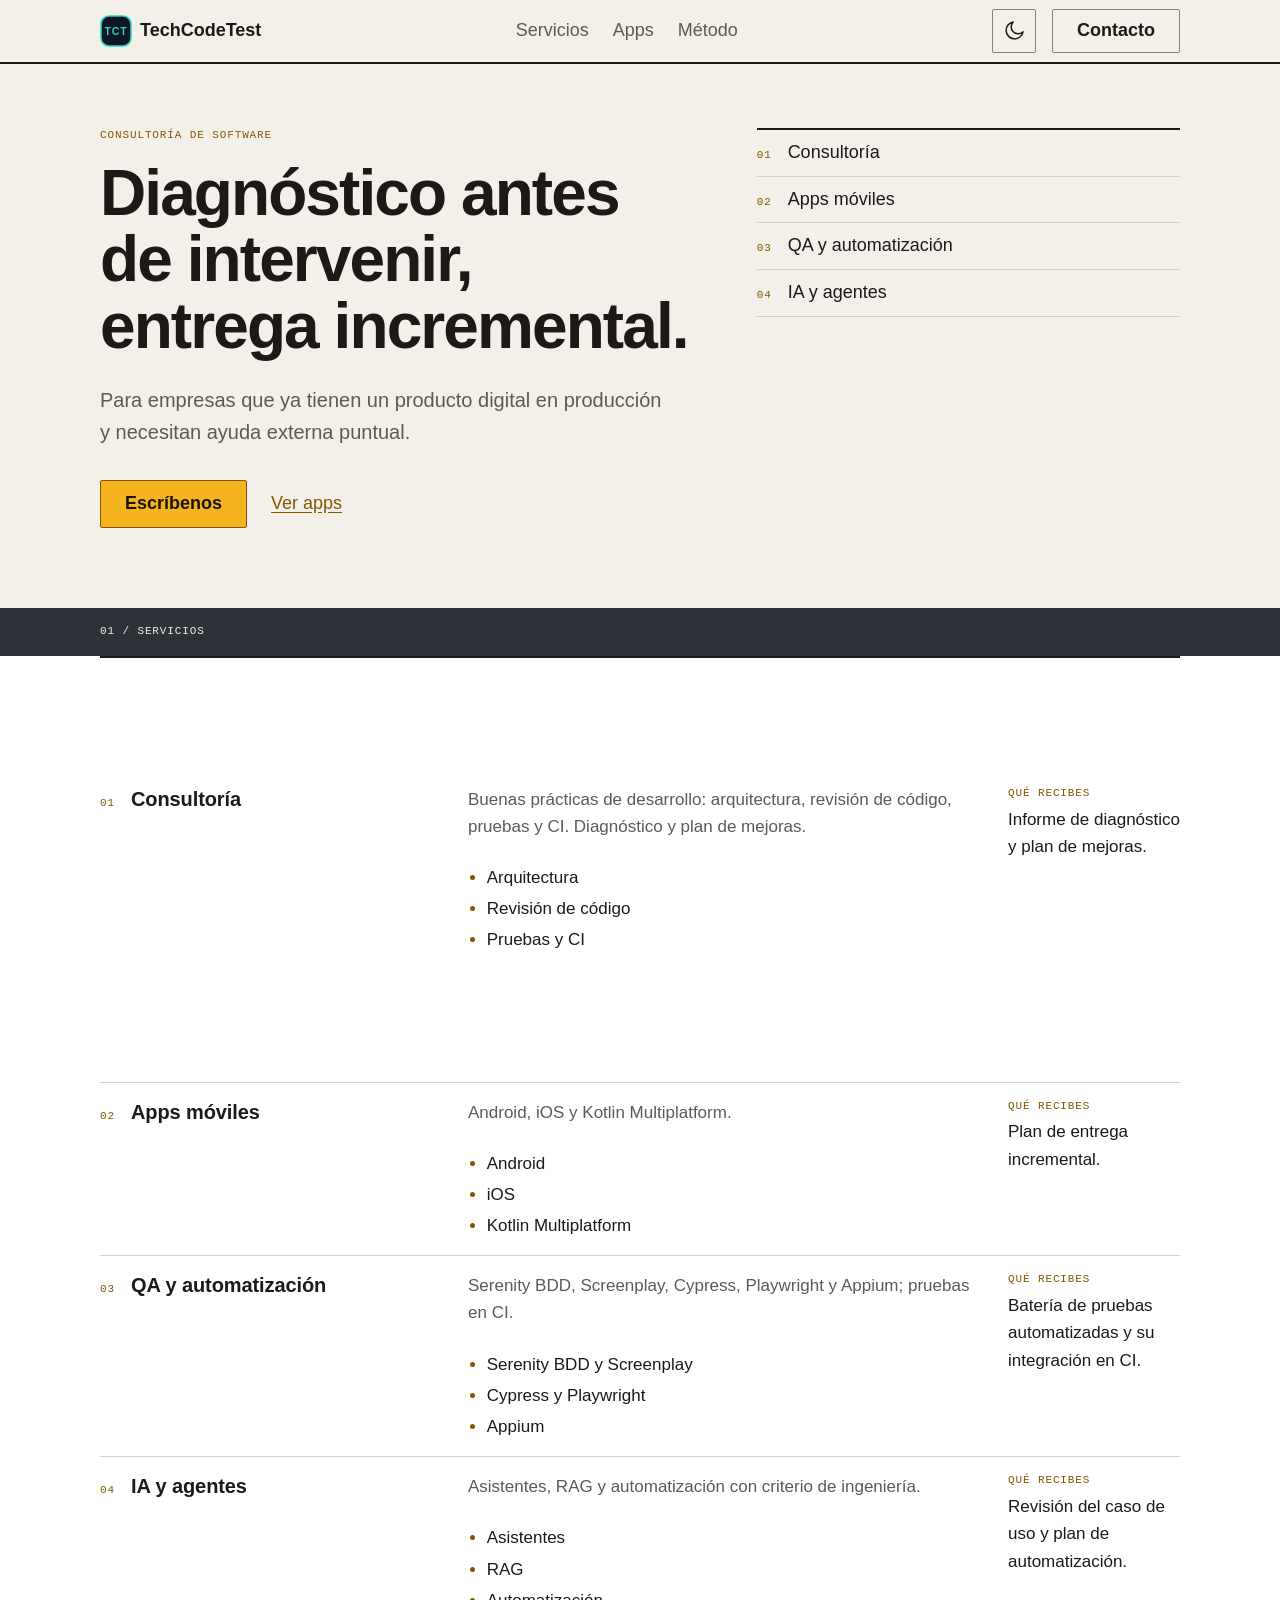
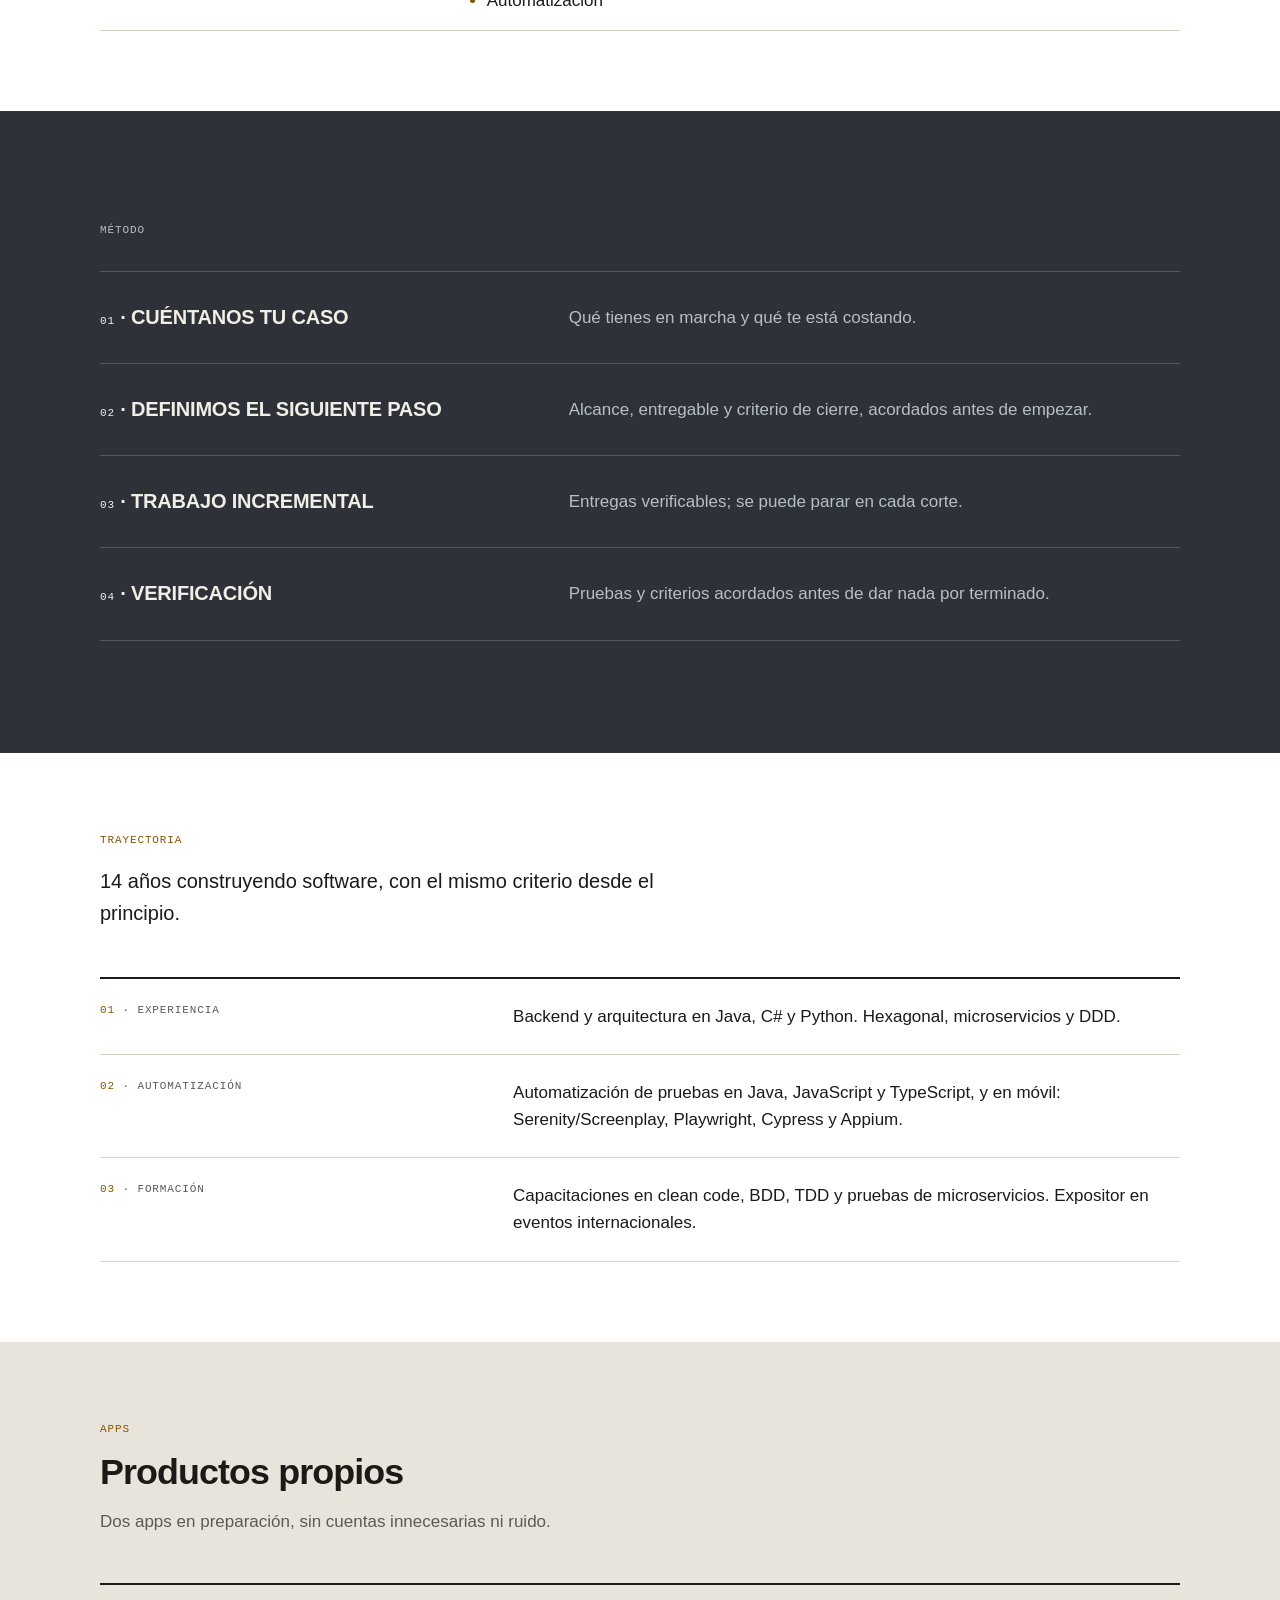
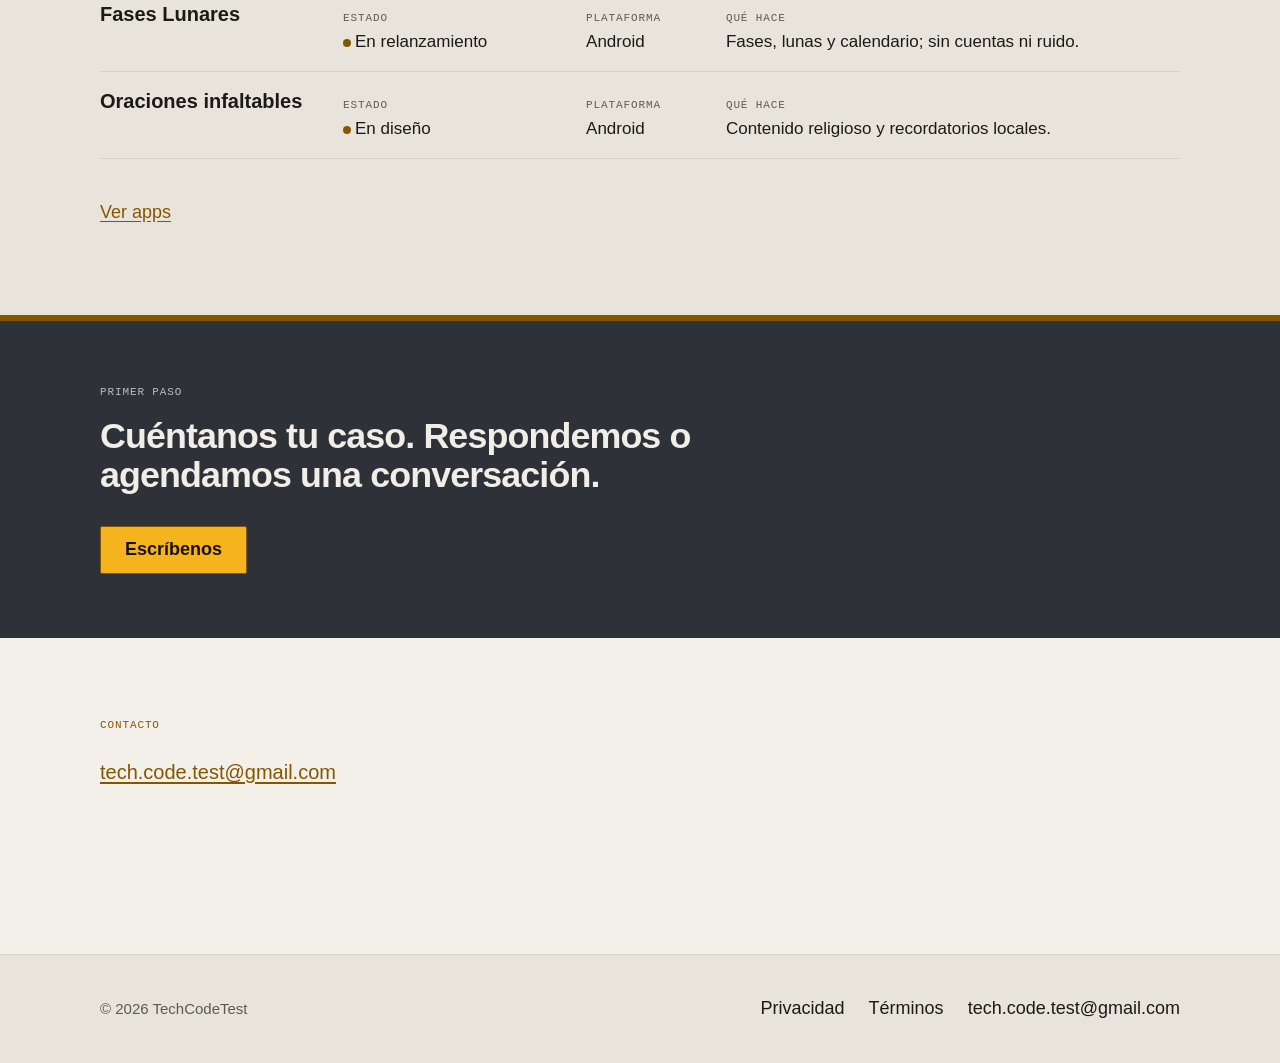
==== commit 237eac11: "fix(portada): servicios como filas y copy honesto de apps - Sustituye la composición en columnas por" ====
--- a/index.html
+++ b/index.html
@@ -95,65 +95,69 @@
       <div class="tct-container">
         <h2 id="servicios-title" class="tct-visually-hidden">Servicios</h2>
 
-        <article id="servicio-consultoria" class="tct-service-featured">
-          <div class="tct-service-main">
-            <div class="tct-service-head">
-              <span class="tct-num">01</span>
-              <h3>Consultoría</h3>
-            </div>
+        <article id="servicio-consultoria" class="tct-service-row tct-service-row--featured">
+          <div class="tct-service-title">
+            <span class="tct-num">01</span>
+            <h3>Consultoría</h3>
+          </div>
+          <div class="tct-service-detail">
             <p class="tct-service-scope">Buenas prácticas de desarrollo: arquitectura, revisión de código, pruebas y CI. Diagnóstico y plan de mejoras.</p>
-          </div>
-          <ul class="tct-service-items">
-            <li>Arquitectura</li>
-            <li>Revisión de código</li>
-            <li>Pruebas y CI</li>
-          </ul>
+            <ul class="tct-service-items">
+              <li>Arquitectura</li>
+              <li>Revisión de código</li>
+              <li>Pruebas y CI</li>
+            </ul>
+          </div>
           <p class="tct-deliverable"><span class="tct-label">QUÉ RECIBES</span> Informe de diagnóstico y plan de mejoras.</p>
         </article>
 
-        <div class="tct-service-grid">
-          <article id="servicio-apps" class="tct-service">
-            <div class="tct-service-head">
-              <span class="tct-num">02</span>
-              <h3>Apps móviles</h3>
-            </div>
+        <article id="servicio-apps" class="tct-service-row">
+          <div class="tct-service-title">
+            <span class="tct-num">02</span>
+            <h3>Apps móviles</h3>
+          </div>
+          <div class="tct-service-detail">
             <p class="tct-service-scope">Android, iOS y Kotlin Multiplatform.</p>
             <ul class="tct-service-items">
               <li>Android</li>
               <li>iOS</li>
               <li>Kotlin Multiplatform</li>
             </ul>
-            <p class="tct-deliverable"><span class="tct-label">QUÉ RECIBES</span> Plan de entrega incremental.</p>
-          </article>
-
-          <article id="servicio-qa" class="tct-service">
-            <div class="tct-service-head">
-              <span class="tct-num">03</span>
-              <h3>QA y automatización</h3>
-            </div>
+          </div>
+          <p class="tct-deliverable"><span class="tct-label">QUÉ RECIBES</span> Plan de entrega incremental.</p>
+        </article>
+
+        <article id="servicio-qa" class="tct-service-row">
+          <div class="tct-service-title">
+            <span class="tct-num">03</span>
+            <h3>QA y automatización</h3>
+          </div>
+          <div class="tct-service-detail">
             <p class="tct-service-scope">Serenity BDD, Screenplay, Cypress, Playwright y Appium; pruebas en CI.</p>
             <ul class="tct-service-items">
               <li>Serenity BDD y Screenplay</li>
               <li>Cypress y Playwright</li>
               <li>Appium</li>
             </ul>
-            <p class="tct-deliverable"><span class="tct-label">QUÉ RECIBES</span> Batería de pruebas automatizadas y su integración en CI.</p>
-          </article>
-
-          <article id="servicio-ia" class="tct-service">
-            <div class="tct-service-head">
-              <span class="tct-num">04</span>
-              <h3>IA y agentes</h3>
-            </div>
+          </div>
+          <p class="tct-deliverable"><span class="tct-label">QUÉ RECIBES</span> Batería de pruebas automatizadas y su integración en CI.</p>
+        </article>
+
+        <article id="servicio-ia" class="tct-service-row">
+          <div class="tct-service-title">
+            <span class="tct-num">04</span>
+            <h3>IA y agentes</h3>
+          </div>
+          <div class="tct-service-detail">
             <p class="tct-service-scope">Asistentes, RAG y automatización con criterio de ingeniería.</p>
             <ul class="tct-service-items">
               <li>Asistentes</li>
               <li>RAG</li>
               <li>Automatización</li>
             </ul>
-            <p class="tct-deliverable"><span class="tct-label">QUÉ RECIBES</span> Revisión del caso de uso y plan de automatización.</p>
-          </article>
-        </div>
+          </div>
+          <p class="tct-deliverable"><span class="tct-label">QUÉ RECIBES</span> Revisión del caso de uso y plan de automatización.</p>
+        </article>
       </div>
     </section>
 
@@ -213,8 +217,8 @@
     <section id="apps" class="tct-apps" aria-labelledby="apps-title">
       <div class="tct-container">
         <p class="tct-label">Apps</p>
-        <h2 id="apps-title">Productos propios, construidos con altos estándares.</h2>
-        <p class="tct-apps-lede">Apps enfocadas, sin cuentas innecesarias ni ruido. Cada una con su propio propósito.</p>
+        <h2 id="apps-title">Productos propios</h2>
+        <p class="tct-apps-lede">Dos apps en preparación, sin cuentas innecesarias ni ruido.</p>
 
         <ul class="tct-app-list">
           <li class="tct-app-row">
--- a/assets/styles.css
+++ b/assets/styles.css
@@ -2073,43 +2073,43 @@
   color: var(--on-ink);
 }
 
-.tct-service-featured {
+.tct-service-row {
   display: grid;
-  grid-template-columns: minmax(0, 4fr) minmax(0, 5fr) minmax(0, 3fr);
-  gap: var(--space-xl);
-  padding-block: var(--space-2xl);
+  grid-template-columns: minmax(0, 4fr) minmax(0, 6fr) minmax(0, 2fr);
+  gap: var(--space-lg);
+  align-items: start;
+  padding-block: var(--space-md);
+  border-top: 1px solid var(--rule);
+}
+
+.tct-service-row--featured {
+  padding-block: calc(var(--space-4xl) + var(--space-2xl));
   border-top: 2px solid var(--ink);
 }
 
-.tct-service-grid {
-  display: grid;
-  grid-template-columns: repeat(3, minmax(0, 1fr));
-  border-top: 1px solid var(--rule);
-}
-
-.tct-service {
-  padding: var(--space-xl) var(--space-lg);
-}
-
-.tct-service-grid .tct-service + .tct-service {
-  border-left: 1px solid var(--rule);
-}
-
-.tct-service-head {
+.tct-service-row:last-child {
+  border-bottom: 1px solid var(--rule);
+}
+
+.tct-service-title {
   display: flex;
   align-items: baseline;
   gap: var(--space-md);
 }
 
-.tct-service-head h3 {
+.tct-service-title h3 {
   font-size: var(--font-title-size);
   font-weight: 600;
   line-height: 1.35;
   letter-spacing: -0.005em;
 }
 
+.tct-service-detail {
+  min-width: 0;
+}
+
 .tct-service-scope {
-  margin-top: var(--space-md);
+  margin: 0;
   max-width: 40rem;
   color: var(--muted);
   font-size: var(--font-body-size);
@@ -2133,9 +2133,7 @@
 }
 
 .tct-deliverable {
-  margin-top: var(--space-lg);
-  padding-top: var(--space-md);
-  border-top: 1px solid var(--rule);
+  margin: 0;
   color: var(--ink);
   font-size: var(--font-body-size);
   line-height: 1.6;
@@ -2461,25 +2459,6 @@
   }
 }
 
-@media (max-width: 1023px) {
-  .tct-service-featured {
-    grid-template-columns: minmax(0, 1fr) minmax(0, 1fr);
-  }
-
-  .tct-service-featured .tct-deliverable {
-    grid-column: 1 / -1;
-  }
-
-  .tct-service-grid {
-    grid-template-columns: 1fr;
-  }
-
-  .tct-service-grid .tct-service + .tct-service {
-    border-left: 0;
-    border-top: 1px solid var(--rule);
-  }
-}
-
 @media (max-width: 767px) {
   .tct-header-inner {
     display: grid;
@@ -2533,14 +2512,18 @@
     min-height: 40px;
   }
 
-  .tct-service-featured {
+  .tct-service-row {
     grid-template-columns: 1fr;
-    gap: var(--space-lg);
+    gap: var(--space-sm);
+    padding-block: var(--space-lg);
+  }
+
+  .tct-service-row--featured {
     padding-block: var(--space-xl);
   }
 
-  .tct-service {
-    padding: var(--space-lg) 0;
+  .tct-service-row .tct-deliverable {
+    margin-top: var(--space-md);
   }
 
   .tct-method {
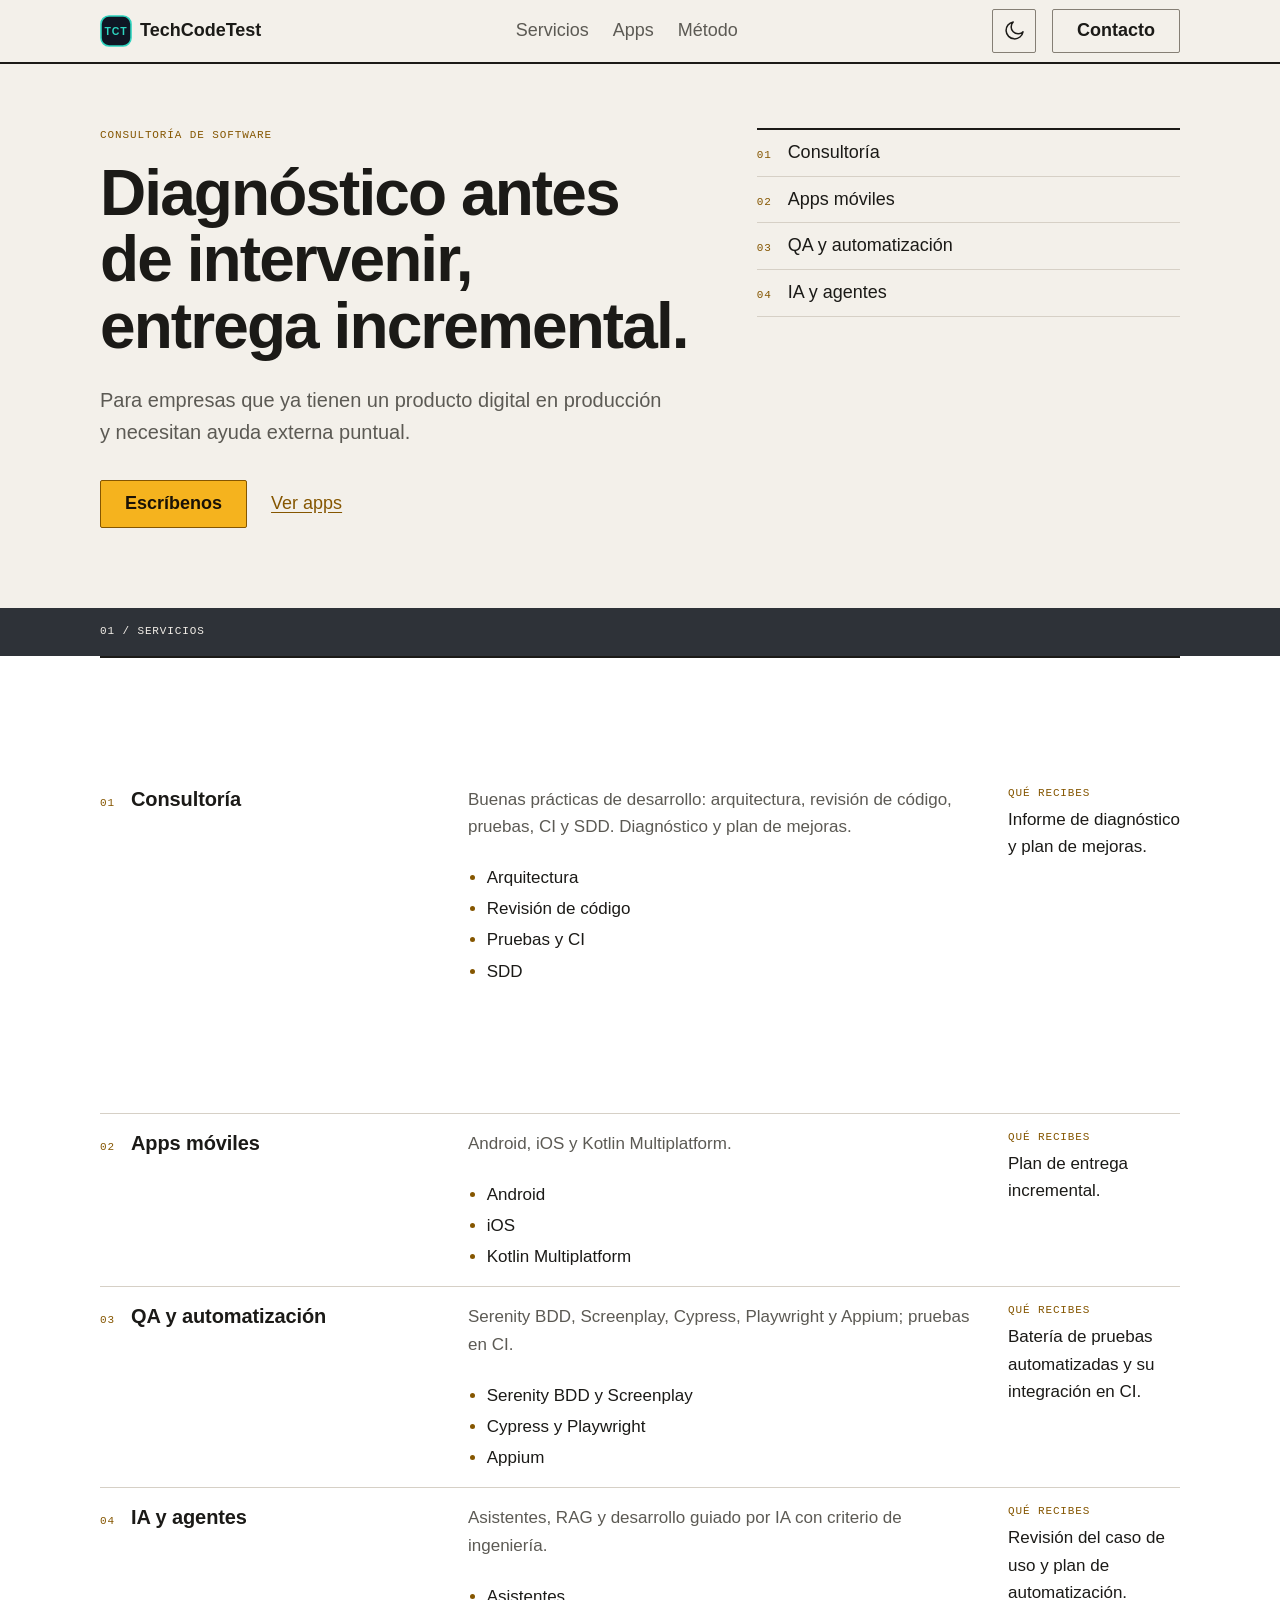
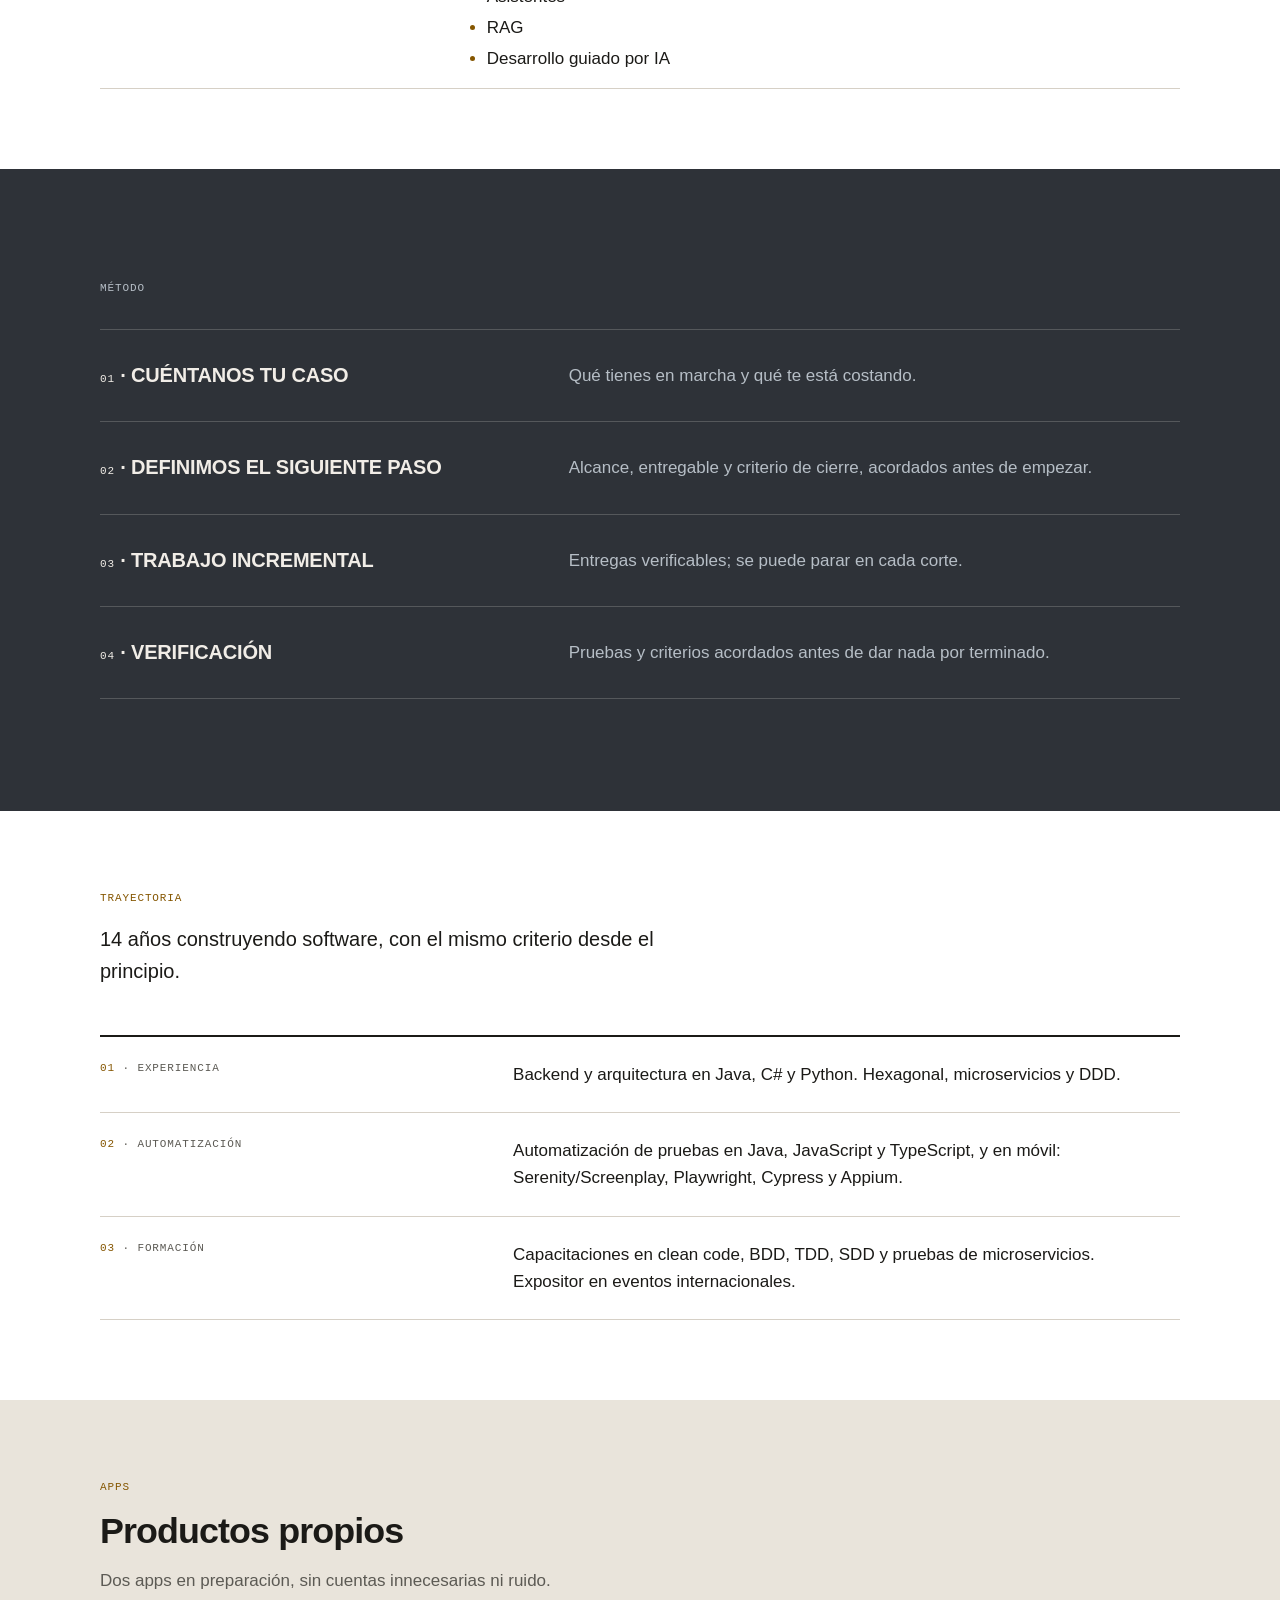
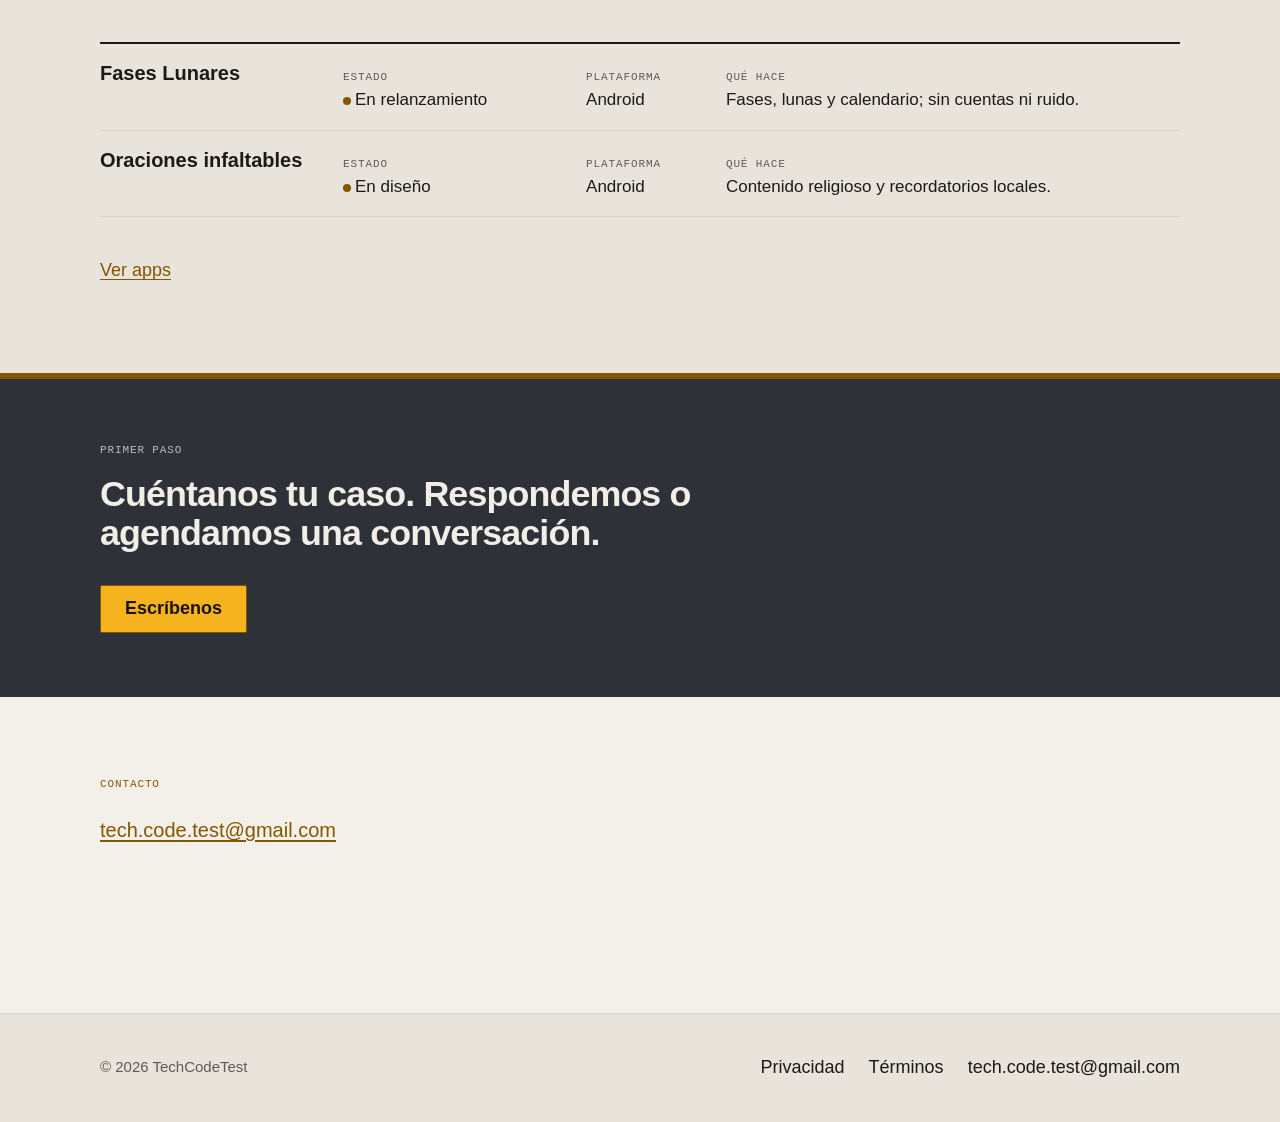
==== commit ca8c1492: "fix(portada): actualizar el copy de consultoría, IA y formación - Consultoría añade SDD a la frase y" ====
--- a/index.html
+++ b/index.html
@@ -64,7 +64,7 @@
   <main id="main" tabindex="-1">
     <section class="tct-hero" aria-labelledby="hero-title">
       <div class="tct-container tct-hero-grid">
-        <div class="tct-hero-copy">
+        <div>
           <p class="tct-label tct-hero-label">CONSULTORÍA DE SOFTWARE</p>
           <h1 id="hero-title">Diagnóstico antes de intervenir, entrega incremental.</h1>
           <p class="tct-hero-lede">Para empresas que ya tienen un producto digital en producción y necesitan ayuda externa puntual.</p>
@@ -101,11 +101,12 @@
             <h3>Consultoría</h3>
           </div>
           <div class="tct-service-detail">
-            <p class="tct-service-scope">Buenas prácticas de desarrollo: arquitectura, revisión de código, pruebas y CI. Diagnóstico y plan de mejoras.</p>
+            <p class="tct-service-scope">Buenas prácticas de desarrollo: arquitectura, revisión de código, pruebas, CI y SDD. Diagnóstico y plan de mejoras.</p>
             <ul class="tct-service-items">
               <li>Arquitectura</li>
               <li>Revisión de código</li>
               <li>Pruebas y CI</li>
+              <li>SDD</li>
             </ul>
           </div>
           <p class="tct-deliverable"><span class="tct-label">QUÉ RECIBES</span> Informe de diagnóstico y plan de mejoras.</p>
@@ -149,11 +150,11 @@
             <h3>IA y agentes</h3>
           </div>
           <div class="tct-service-detail">
-            <p class="tct-service-scope">Asistentes, RAG y automatización con criterio de ingeniería.</p>
+            <p class="tct-service-scope">Asistentes, RAG y desarrollo guiado por IA con criterio de ingeniería.</p>
             <ul class="tct-service-items">
               <li>Asistentes</li>
               <li>RAG</li>
-              <li>Automatización</li>
+              <li>Desarrollo guiado por IA</li>
             </ul>
           </div>
           <p class="tct-deliverable"><span class="tct-label">QUÉ RECIBES</span> Revisión del caso de uso y plan de automatización.</p>
@@ -208,7 +209,7 @@
           </li>
           <li class="tct-trajectory-row">
             <h3 class="tct-trajectory-label"><span class="tct-num">03</span> · FORMACIÓN</h3>
-            <p>Capacitaciones en clean code, BDD, TDD y pruebas de microservicios. Expositor en eventos internacionales.</p>
+            <p>Capacitaciones en clean code, BDD, TDD, SDD y pruebas de microservicios. Expositor en eventos internacionales.</p>
           </li>
         </ol>
       </div>
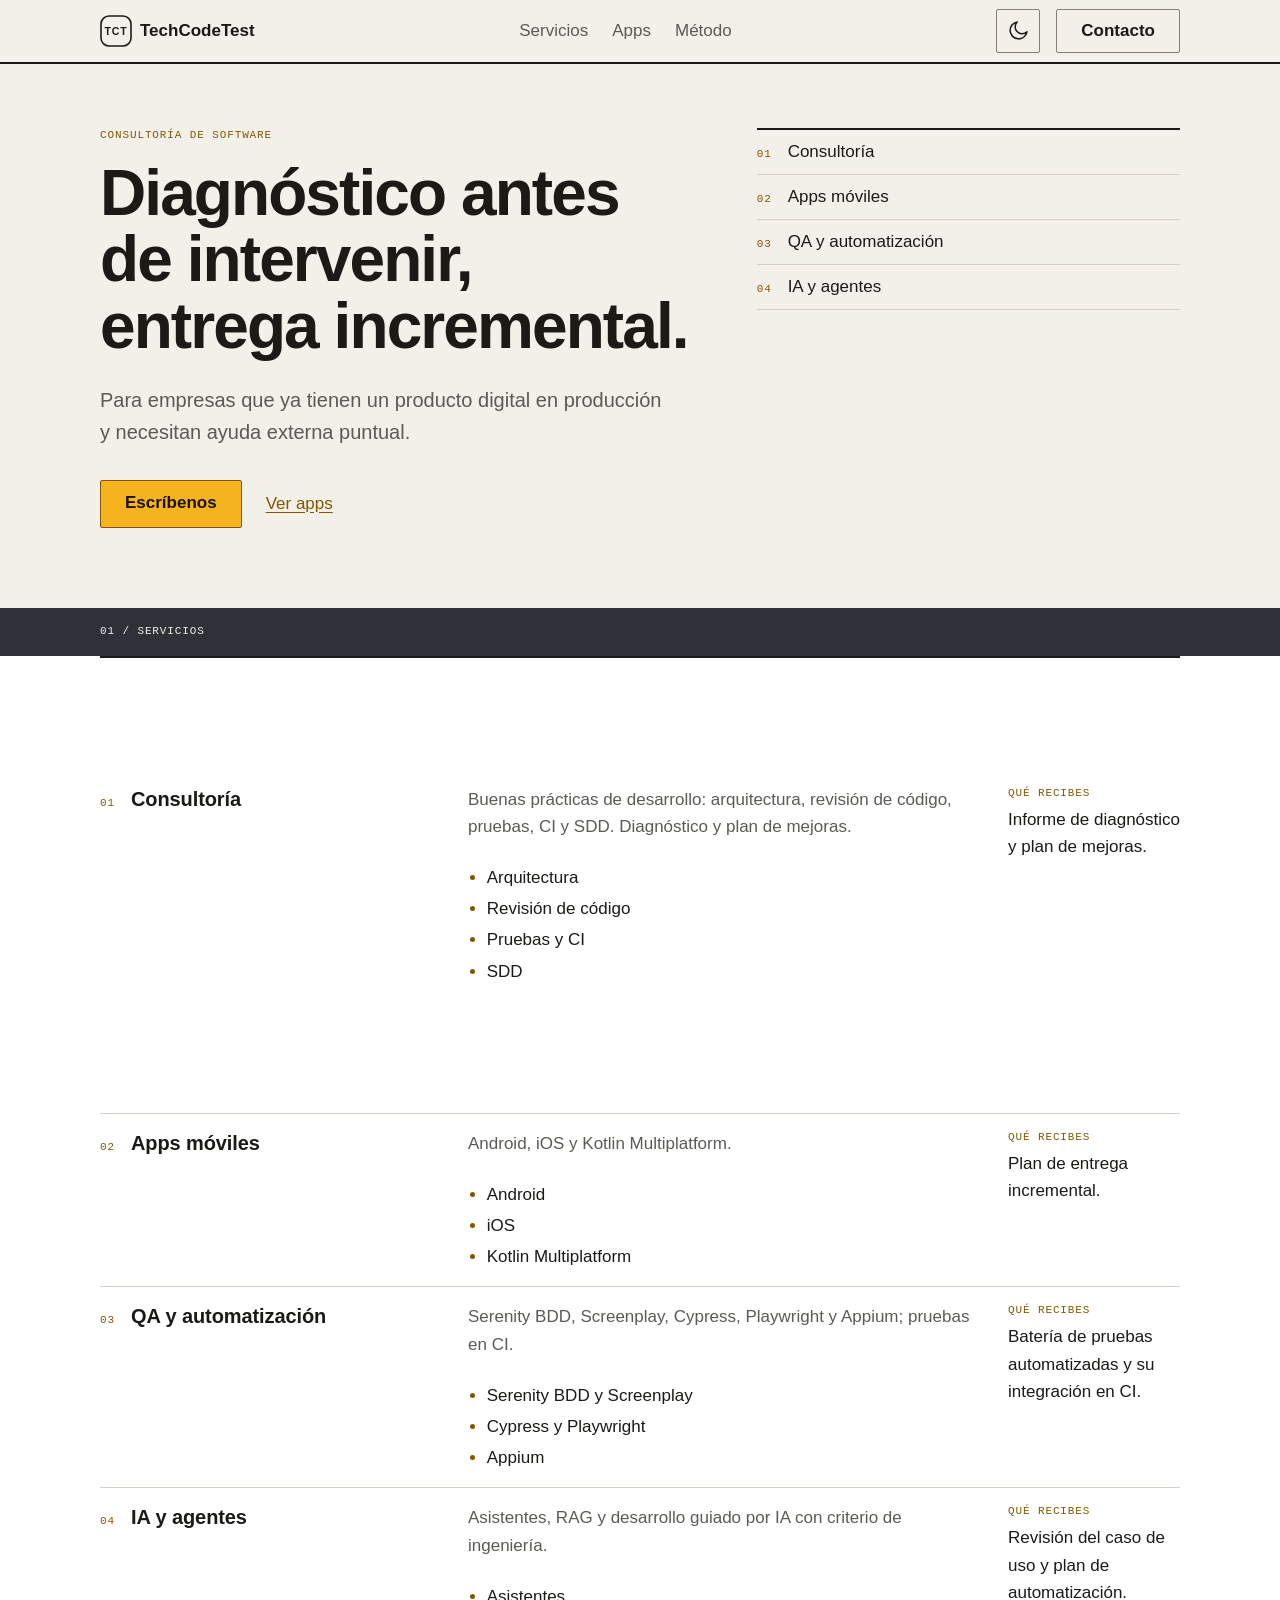
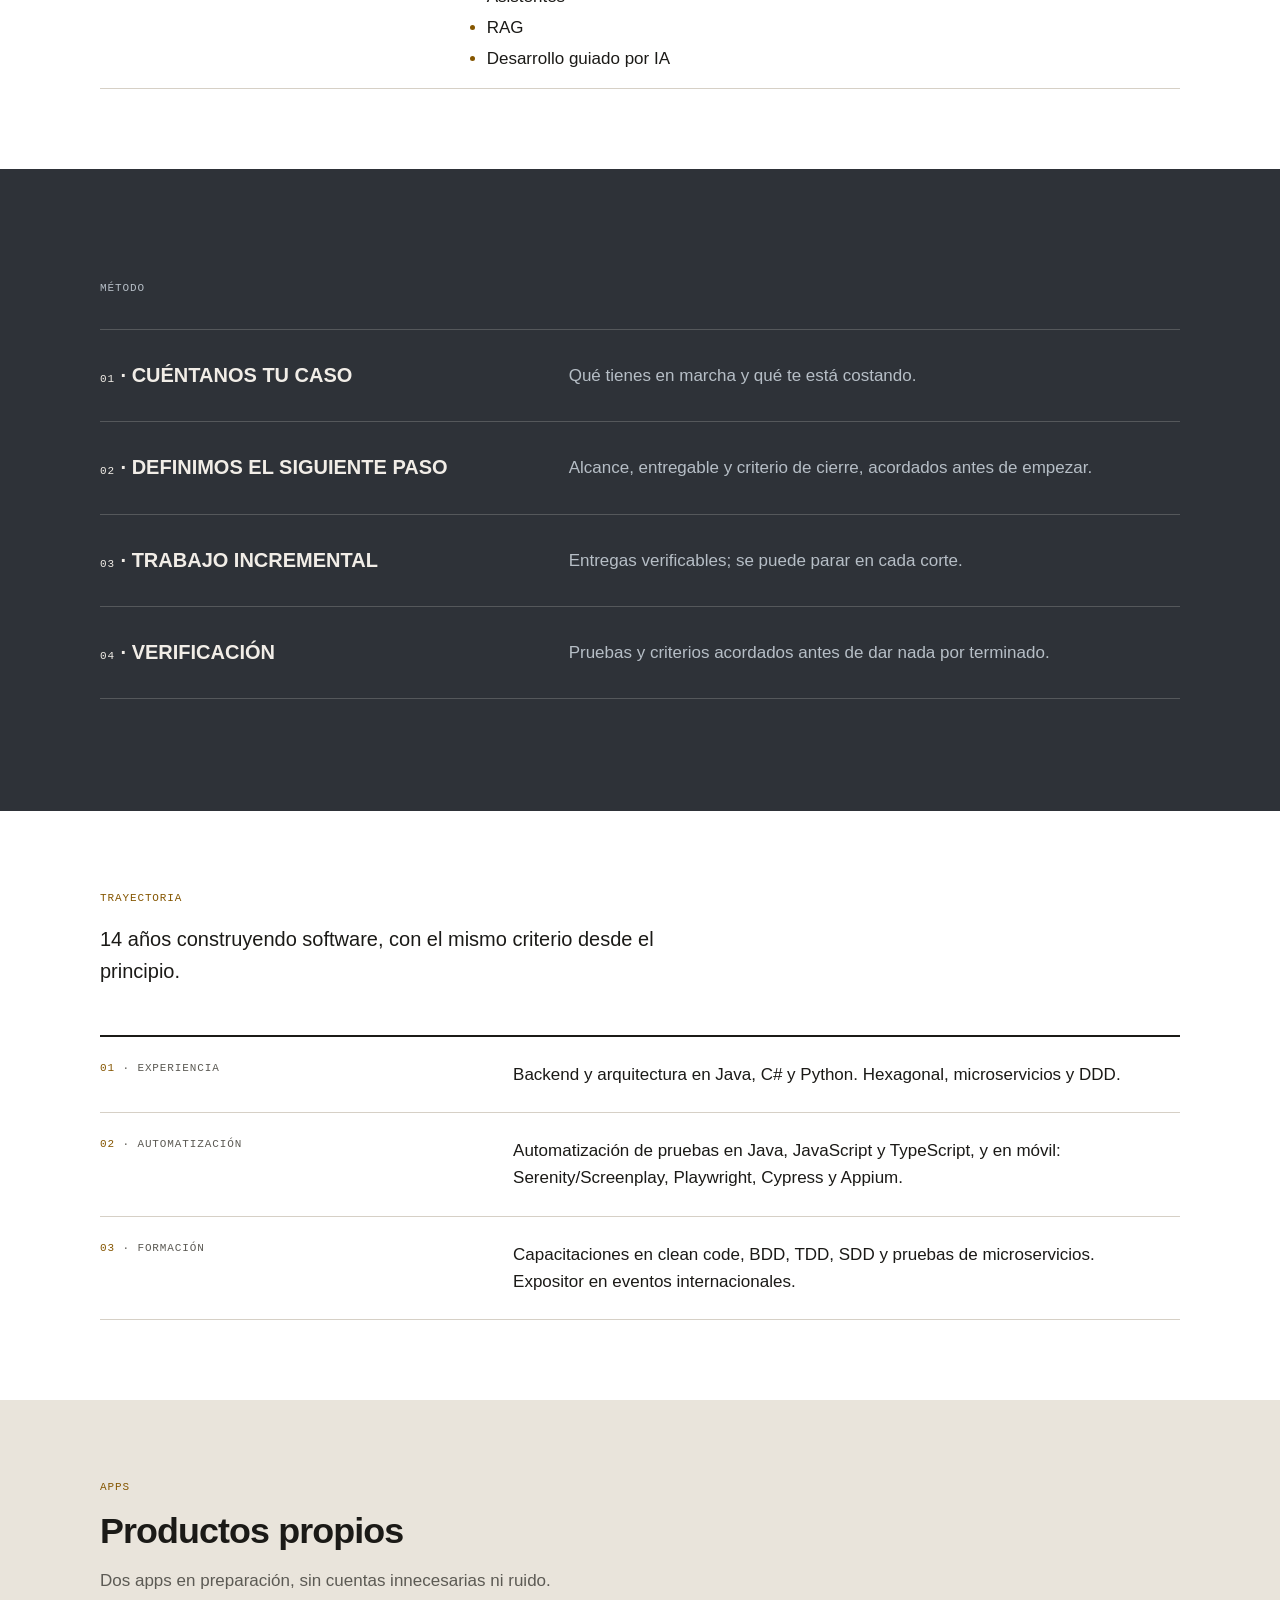
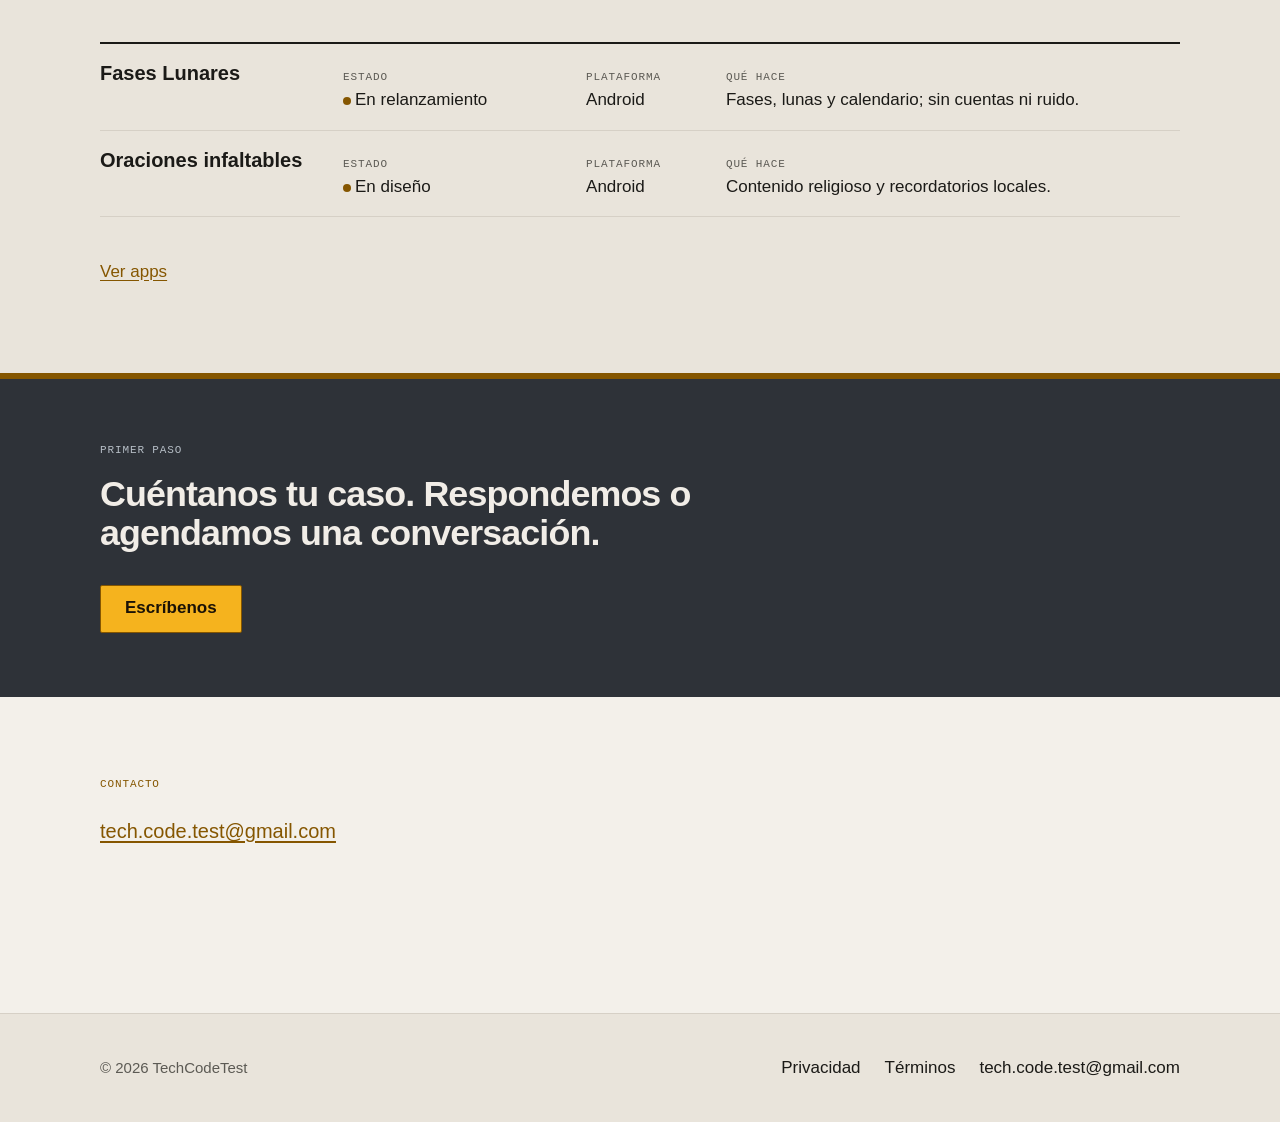
==== commit e103995a: "feat(marca): monograma en línea, favicons de dos modos y pie EN - Sustituye el img del encabezado po" ====
--- a/index.html
+++ b/index.html
@@ -9,9 +9,9 @@
   <link rel="canonical" href="https://cedaniel200.github.io/">
   <meta name="theme-color" content="#F3F0EA" media="(prefers-color-scheme: light)" data-mode="light">
   <meta name="theme-color" content="#2E3238" media="(prefers-color-scheme: dark)" data-mode="dark">
-  <link rel="icon" href="/assets/icons/favicon.svg" type="image/svg+xml">
+  <link rel="icon" href="/assets/icons/favicon.svg" type="image/svg+xml" media="(prefers-color-scheme: light)">
+  <link rel="icon" href="/assets/icons/favicon-dark.svg" type="image/svg+xml" media="(prefers-color-scheme: dark)">
   <link rel="icon" href="/favicon.ico" sizes="any">
-  <link rel="icon" type="image/png" sizes="32x32" href="/assets/icons/favicon-32x32.png">
   <link rel="apple-touch-icon" href="/assets/icons/apple-touch-icon.png">
   <meta property="og:type" content="website">
   <meta property="og:site_name" content="TechCodeTest">
@@ -43,7 +43,10 @@
   <header class="tct-header" lang="es">
     <div class="tct-container tct-header-inner">
       <a class="tct-brand" href="/" aria-label="TechCodeTest, inicio">
-        <img class="tct-brand-mark" src="/assets/icons/monogram.svg" alt="" width="32" height="32">
+        <svg class="brand-mark" viewBox="0 0 32 32" width="32" height="32" aria-hidden="true" focusable="false">
+          <rect x="1" y="1" width="30" height="30" rx="8" fill="none" stroke="currentColor" stroke-width="1.6"/>
+          <text x="16" y="16" text-anchor="middle" dominant-baseline="central" font-family="-apple-system, BlinkMacSystemFont, 'Segoe UI', Roboto, Helvetica, Arial, sans-serif" font-size="10.5" font-weight="700" letter-spacing="0.84" fill="currentColor">TCT</text>
+        </svg>
         <span>TechCodeTest</span>
       </a>
       <nav class="tct-nav" aria-label="Navegación principal">
--- a/assets/styles.css
+++ b/assets/styles.css
@@ -1,1532 +1,7 @@
-:root {
-  color-scheme: dark;
-
-  --bg: #0a0f1a;
-  --surface: #111827;
-  --surface-alt: #0f1624;
-  --border: #1f2a3a;
-  --text: #e6eaf0;
-  --muted: #94a3b8;
-  --accent: #2dd4bf;
-  --accent-soft: rgba(45, 212, 191, 0.1);
-  --on-accent: #062522;
-
-  --font-sans: -apple-system, BlinkMacSystemFont, "Segoe UI", Roboto, Helvetica,
-    Arial, sans-serif;
-  --font-mono: ui-monospace, SFMono-Regular, "SF Mono", Menlo, Consolas,
-    "Liberation Mono", monospace;
-
-  --container: 1120px;
-  --legal-width: 760px;
-  --radius: 16px;
-  --header-height: 72px;
-  --ease: 150ms ease;
-}
-
-*,
-*::before,
-*::after {
-  box-sizing: border-box;
-}
-
-html {
-  -webkit-text-size-adjust: 100%;
-  scroll-padding-top: 112px;
-}
-
-body {
-  margin: 0;
-  background: var(--bg);
-  color: var(--text);
-  font-family: var(--font-sans);
-  font-size: 17px;
-  line-height: 1.65;
-  -webkit-font-smoothing: antialiased;
-  text-rendering: optimizeLegibility;
-}
-
-@media (min-width: 768px) {
-  body {
-    font-size: 18px;
-  }
-}
-
-h1,
-h2,
-h3,
-h4,
-p,
-ul,
-ol,
-figure {
-  margin: 0;
-}
-
-ul,
-ol {
-  padding: 0;
-}
-
-img,
-svg {
-  display: block;
-}
-
-a {
-  color: var(--accent);
-  text-underline-offset: 3px;
-}
-
-a:focus-visible,
-button:focus-visible,
-summary:focus-visible {
-  outline: 2px solid var(--accent);
-  outline-offset: 3px;
-  border-radius: 4px;
-}
-
-::selection {
-  background: rgba(45, 212, 191, 0.28);
-  color: var(--text);
-}
-
-.skip-link {
-  position: fixed;
-  top: 16px;
-  left: 16px;
-  z-index: 100;
-  padding: 10px 16px;
-  border-radius: 8px;
-  background: var(--accent);
-  color: var(--on-accent);
-  font-size: 14px;
-  font-weight: 600;
-  text-decoration: none;
-  transform: translateY(-180%);
-}
-
-.skip-link:focus {
-  transform: translateY(0);
-}
-
-.container {
-  width: 100%;
-  max-width: var(--container);
-  margin-inline: auto;
-  padding-inline: clamp(24px, 5vw, 32px);
-}
-
-/* Header */
-
-.site-header {
-  position: sticky;
-  top: 0;
-  z-index: 50;
-  background: rgba(10, 15, 26, 0.85);
-  border-bottom: 1px solid var(--border);
-  backdrop-filter: blur(12px);
-  -webkit-backdrop-filter: blur(12px);
-}
-
-.header-inner {
-  display: flex;
-  align-items: center;
-  justify-content: space-between;
-  gap: 24px;
-  min-height: var(--header-height);
-}
-
-.brand {
-  display: inline-flex;
-  align-items: center;
-  gap: 8px;
-  flex: none;
-  color: var(--text);
-  font-size: 17px;
-  font-weight: 700;
-  letter-spacing: -0.02em;
-  text-decoration: none;
-}
-
-.brand:hover {
-  color: var(--text);
-}
-
-.brand-mark {
-  width: 32px;
-  height: 32px;
-  flex: none;
-}
-
-.main-nav {
-  display: flex;
-  align-items: center;
-  gap: 24px;
-}
-
-.main-nav a {
-  color: var(--muted);
-  font-size: 15px;
-  text-decoration: none;
-  transition: color var(--ease);
-}
-
-.main-nav a:hover {
-  color: var(--text);
-}
-
-.main-nav a[aria-current="page"] {
-  color: var(--text);
-}
-
-.header-actions {
-  display: flex;
-  align-items: center;
-  gap: 16px;
-  flex: none;
-}
-
-/* Buttons */
-
-.btn {
-  display: inline-flex;
-  align-items: center;
-  justify-content: center;
-  gap: 8px;
-  min-height: 48px;
-  padding: 12px 24px;
-  border: 1px solid transparent;
-  border-radius: 10px;
-  font: inherit;
-  font-size: 16px;
-  font-weight: 600;
-  line-height: 1.2;
-  text-align: center;
-  text-decoration: none;
-  transition: background-color var(--ease), border-color var(--ease),
-    color var(--ease);
-}
-
-.btn-primary {
-  background: var(--accent);
-  color: var(--on-accent);
-}
-
-.btn-primary:hover {
-  background: #5eead4;
-  color: var(--on-accent);
-}
-
-.btn-secondary {
-  background: transparent;
-  border-color: var(--border);
-  color: var(--text);
-}
-
-.btn-secondary:hover {
-  border-color: var(--accent);
-  color: var(--accent);
-}
-
-.btn-sm {
-  min-height: 40px;
-  padding: 8px 16px;
-  border-radius: 8px;
-  font-size: 14px;
-}
-
-/* Type */
-
-.eyebrow {
-  color: var(--accent);
-  font-size: 12px;
-  font-weight: 600;
-  letter-spacing: 0.12em;
-  line-height: 1.4;
-  text-transform: uppercase;
-}
-
-h1,
-.display {
-  font-size: clamp(2.5rem, 5vw, 4rem);
-  font-weight: 700;
-  letter-spacing: -0.03em;
-  line-height: 1.05;
-  text-wrap: balance;
-}
-
-h2 {
-  font-size: clamp(1.75rem, 3vw, 2.5rem);
-  font-weight: 600;
-  letter-spacing: -0.02em;
-  line-height: 1.12;
-  text-wrap: balance;
-}
-
-h3 {
-  font-size: 20px;
-  font-weight: 600;
-  letter-spacing: -0.01em;
-  line-height: 1.3;
-}
-
-.lede {
-  max-width: 600px;
-  margin-top: 24px;
-  color: var(--muted);
-  font-size: clamp(1.0625rem, 1.6vw, 1.25rem);
-  line-height: 1.6;
-}
-
-/* Hero */
-
-.hero {
-  position: relative;
-  overflow: hidden;
-  padding-block: clamp(64px, 8vw, 112px);
-  background:
-    radial-gradient(
-      ellipse 55% 50% at 82% 30%,
-      rgba(45, 212, 191, 0.09),
-      transparent 65%
-    ),
-    radial-gradient(
-      ellipse 40% 35% at 8% 0%,
-      rgba(45, 212, 191, 0.05),
-      transparent 65%
-    );
-  border-bottom: 1px solid var(--border);
-}
-
-.hero-grid {
-  display: grid;
-  grid-template-columns: minmax(0, 1.04fr) minmax(0, 0.96fr);
-  align-items: center;
-  gap: clamp(40px, 6vw, 72px);
-}
-
-.hero-copy {
-  min-width: 0;
-  padding-block: 8px;
-}
-
-.hero-copy h1 {
-  margin-top: 24px;
-}
-
-.hero-sub {
-  max-width: 52ch;
-  margin-top: 24px;
-  color: var(--muted);
-  font-size: clamp(1.0625rem, 1.4vw, 1.1875rem);
-}
-
-.hero-actions {
-  display: flex;
-  flex-wrap: wrap;
-  gap: 16px;
-  margin-top: 32px;
-}
-
-.trust {
-  display: flex;
-  flex-wrap: wrap;
-  align-items: center;
-  gap: 8px 16px;
-  margin-top: 40px;
-  padding-top: 24px;
-  border-top: 1px solid var(--border);
-  color: var(--muted);
-  font-size: 13px;
-  line-height: 1.5;
-  list-style: none;
-}
-
-.trust li {
-  display: inline-flex;
-  align-items: center;
-  gap: 16px;
-}
-
-.trust li:not(:last-child)::after {
-  content: "·";
-  color: #475569;
-}
-
-/* Hero visual */
-
-.hero-visual {
-  position: relative;
-  display: grid;
-  place-items: center;
-  min-height: 544px;
-  isolation: isolate;
-}
-
-.visual-glow {
-  position: absolute;
-  width: 78%;
-  aspect-ratio: 1;
-  border-radius: 50%;
-  background: radial-gradient(
-    circle,
-    rgba(45, 212, 191, 0.14),
-    rgba(45, 212, 191, 0) 68%
-  );
-  filter: blur(6px);
-}
-
-.hero-orbit {
-  position: absolute;
-  inset: 0;
-  width: 100%;
-  height: 100%;
-}
-
-.phone {
-  position: relative;
-  z-index: 2;
-  width: min(242px, 58vw);
-  aspect-ratio: 9 / 18.5;
-  padding: 10px;
-  border: 1px solid #2a3a4f;
-  border-radius: 38px;
-  background: linear-gradient(160deg, #1b2637, #0d1522 62%);
-  box-shadow: 0 28px 60px -32px rgba(0, 0, 0, 0.9);
-  transform: rotate(3deg);
-}
-
-.phone-inner {
-  position: relative;
-  display: flex;
-  flex-direction: column;
-  height: 100%;
-  padding: 28px 14px 16px;
-  overflow: hidden;
-  border: 1px solid var(--border);
-  border-radius: 29px;
-  background:
-    radial-gradient(
-      circle at 50% 24%,
-      rgba(45, 212, 191, 0.13),
-      transparent 48%
-    ),
-    linear-gradient(180deg, #0e1726, #0a0f1a);
-}
-
-.phone-notch {
-  position: absolute;
-  top: 10px;
-  left: 50%;
-  width: 64px;
-  height: 5px;
-  border-radius: 999px;
-  background: var(--border);
-  transform: translateX(-50%);
-}
-
-.phone-screen {
-  display: flex;
-  flex-direction: column;
-  height: 100%;
-}
-
-.screen-head {
-  display: flex;
-  align-items: center;
-  justify-content: space-between;
-  color: var(--text);
-  font-size: 11px;
-  font-weight: 600;
-  letter-spacing: 0.01em;
-}
-
-.screen-status {
-  width: 6px;
-  height: 6px;
-  border-radius: 50%;
-  background: var(--accent);
-}
-
-.screen-moon-wrap {
-  display: grid;
-  place-items: center;
-  flex: 1;
-  min-height: 0;
-}
-
-.screen-moon {
-  position: relative;
-  width: 104px;
-  aspect-ratio: 1;
-  border-radius: 50%;
-  background: radial-gradient(
-    circle at 36% 32%,
-    #f4f7fa 0%,
-    #d6dee8 42%,
-    #94a3b8 72%,
-    #475569 100%
-  );
-  box-shadow: inset -19px -11px 0 0 #0b1220;
-}
-
-.screen-moon::after {
-  content: "";
-  position: absolute;
-  top: 28%;
-  left: 24%;
-  width: 14px;
-  height: 14px;
-  border-radius: 50%;
-  background: rgba(100, 116, 139, 0.35);
-}
-
-.screen-title {
-  margin-top: 20px;
-  color: var(--text);
-  font-size: 13px;
-  font-weight: 600;
-}
-
-.screen-sub {
-  margin-top: 4px;
-  color: var(--muted);
-  font-size: 11px;
-}
-
-.screen-phases {
-  display: flex;
-  gap: 7px;
-  margin-top: 18px;
-}
-
-.screen-phases span {
-  width: 7px;
-  height: 7px;
-  border-radius: 50%;
-  background: #243247;
-}
-
-.screen-phases span.on {
-  background: var(--accent);
-}
-
-.screen-foot {
-  height: 4px;
-  margin-top: auto;
-  border-radius: 999px;
-  background: #1a2433;
-}
-
-.code-card {
-  position: absolute;
-  right: 0;
-  bottom: 18px;
-  z-index: 3;
-  width: 252px;
-  overflow: hidden;
-  border: 1px solid #243247;
-  border-radius: 14px;
-  background: rgba(15, 22, 36, 0.96);
-}
-
-.code-head {
-  display: flex;
-  align-items: center;
-  gap: 6px;
-  padding: 10px 12px;
-  border-bottom: 1px solid var(--border);
-}
-
-.code-head span {
-  width: 7px;
-  height: 7px;
-  border-radius: 50%;
-  background: #334155;
-}
-
-.code-head span:first-child {
-  background: var(--accent);
-  opacity: 0.7;
-}
-
-.code-head em {
-  margin-left: 4px;
-  color: var(--muted);
-  font-family: var(--font-mono);
-  font-size: 10px;
-  font-style: normal;
-}
-
-.code-card pre {
-  margin: 0;
-  padding: 14px 16px;
-  overflow-x: auto;
-  color: #c7d2e0;
-  font-family: var(--font-mono);
-  font-size: 12px;
-  line-height: 1.7;
-}
-
-.tok-key {
-  color: var(--accent);
-}
-
-.tok-fn {
-  color: var(--text);
-}
-
-.tok-prop {
-  color: var(--muted);
-}
-
-.tok-val {
-  color: #5eead4;
-}
-
-/* 404 */
-
-.not-found {
-  padding-block: clamp(64px, 10vw, 128px);
-  border-bottom: 1px solid var(--border);
-  background:
-    radial-gradient(
-      ellipse 60% 60% at 78% 18%,
-      rgba(45, 212, 191, 0.10),
-      transparent 65%
-    ),
-    linear-gradient(180deg, var(--surface-alt), var(--bg));
-}
-
-.not-found-inner {
-  max-width: 760px;
-}
-
-.not-found-code {
-  margin-top: 24px;
-  color: var(--accent);
-  font-size: clamp(5.5rem, 18vw, 11rem);
-  font-weight: 700;
-  letter-spacing: -0.06em;
-  line-height: 0.85;
-}
-
-.not-found h1 {
-  margin-top: 24px;
-}
-
-/* Sections */
-
-.section {
-  padding-block: 96px;
-}
-
-.section-alt {
-  border-block: 1px solid var(--border);
-  background: var(--surface-alt);
-}
-
-.section-head {
-  max-width: 680px;
-  margin-bottom: 48px;
-}
-
-.section-head h2 {
-  margin-top: 16px;
-}
-
-.section-head p:not(.eyebrow) {
-  max-width: 56ch;
-  margin-top: 16px;
-  color: var(--muted);
-}
-
-/* Cards */
-
-.card-grid {
-  display: grid;
-  grid-template-columns: repeat(2, minmax(0, 1fr));
-  gap: 24px;
-}
-
-.card {
-  padding: 32px;
-  border: 1px solid var(--border);
-  border-radius: var(--radius);
-  background: var(--surface);
-  transition: border-color var(--ease);
-}
-
-.card:hover {
-  border-color: var(--accent);
-}
-
-.card-icon {
-  display: grid;
-  place-items: center;
-  width: 44px;
-  height: 44px;
-  margin-bottom: 24px;
-  border: 1px solid rgba(45, 212, 191, 0.2);
-  border-radius: 12px;
-  background: var(--accent-soft);
-  color: var(--accent);
-}
-
-.card-icon svg {
-  width: 22px;
-  height: 22px;
-}
-
-.card h3 {
-  margin-bottom: 8px;
-}
-
-.card p {
-  max-width: 44ch;
-  color: var(--muted);
-  font-size: 16px;
-}
-
-/* Apps */
-
-.app-grid {
-  display: grid;
-  grid-template-columns: repeat(2, minmax(0, 1fr));
-  gap: 24px;
-}
-
-.app-card {
-  display: flex;
-  flex-direction: column;
-  padding: 24px;
-  border: 1px solid var(--border);
-  border-radius: var(--radius);
-  background: var(--surface);
-  transition: border-color var(--ease);
-}
-
-.app-card:hover {
-  border-color: var(--accent);
-}
-
-.app-visual {
-  position: relative;
-  display: grid;
-  place-items: center;
-  height: 176px;
-  overflow: hidden;
-  border: 1px solid var(--border);
-  border-radius: 12px;
-  background:
-    radial-gradient(
-      circle at 50% 45%,
-      rgba(45, 212, 191, 0.10),
-      transparent 60%
-    ),
-    radial-gradient(circle at 1px 1px, rgba(148, 163, 184, 0.12) 1px, transparent 0)
-      0 0 / 16px 16px,
-    var(--surface-alt);
-}
-
-.app-content {
-  padding: 24px 0 0;
-}
-
-.app-name {
-  font-size: 20px;
-  font-weight: 600;
-  letter-spacing: -0.01em;
-  line-height: 1.3;
-}
-
-.app-title-row {
-  display: flex;
-  flex-wrap: wrap;
-  align-items: center;
-  justify-content: space-between;
-  gap: 16px;
-}
-
-.app-content p {
-  margin-top: 8px;
-  color: var(--muted);
-  font-size: 16px;
-}
-
-.status {
-  display: inline-flex;
-  align-items: center;
-  gap: 8px;
-  padding: 4px 12px;
-  border: 1px solid var(--border);
-  border-radius: 999px;
-  color: var(--muted);
-  font-size: 12px;
-  font-weight: 500;
-  line-height: 1.4;
-  white-space: nowrap;
-}
-
-.status::before {
-  content: "";
-  width: 6px;
-  height: 6px;
-  border-radius: 50%;
-  background: #64748b;
-}
-
-.status-relaunch {
-  color: var(--text);
-}
-
-.status-relaunch::before {
-  background: var(--accent);
-}
-
-.text-link {
-  display: inline-flex;
-  align-items: center;
-  gap: 7px;
-  margin-top: 24px;
-  color: var(--accent);
-  font-size: 15px;
-  font-weight: 500;
-  text-decoration: none;
-}
-
-.text-link:hover {
-  text-decoration: underline;
-}
-
-.text-link-secondary {
-  color: var(--muted);
-}
-
-.text-link-secondary:hover {
-  color: var(--accent);
-}
-
-.app-links {
-  display: flex;
-  flex-wrap: wrap;
-  gap: 8px 24px;
-  margin-top: 24px;
-}
-
-.app-links .text-link {
-  margin-top: 0;
-}
-
-.moon-phases {
-  display: flex;
-  align-items: center;
-  gap: 16px;
-}
-
-.moon-phase {
-  width: 30px;
-  aspect-ratio: 1;
-  border: 1px solid #334155;
-  border-radius: 50%;
-}
-
-.moon-phase-new {
-  background: #0b1220;
-}
-
-.moon-phase-waxing {
-  background: #cbd5e1;
-  box-shadow: inset -10px 0 0 0 #0b1220;
-}
-
-.moon-phase-half {
-  background: linear-gradient(90deg, #0b1220 50%, #cbd5e1 50%);
-}
-
-.moon-phase-full {
-  background: #e2e8f0;
-  box-shadow: 0 0 22px -4px rgba(226, 232, 240, 0.45);
-}
-
-.reminder {
-  display: flex;
-  align-items: center;
-  gap: 16px;
-  width: min(250px, 82%);
-  padding: 16px;
-  border: 1px solid #243247;
-  border-radius: 12px;
-  background: rgba(11, 18, 32, 0.92);
-}
-
-.reminder-icon {
-  display: grid;
-  place-items: center;
-  width: 36px;
-  height: 36px;
-  flex: none;
-  border: 1px solid rgba(45, 212, 191, 0.2);
-  border-radius: 10px;
-  background: var(--accent-soft);
-  color: var(--accent);
-}
-
-.reminder-icon svg {
-  width: 18px;
-  height: 18px;
-}
-
-.reminder-title {
-  display: block;
-  color: var(--text);
-  font-size: 12px;
-  font-weight: 600;
-}
-
-.reminder-sub {
-  display: block;
-  margin-top: 4px;
-  color: var(--muted);
-  font-size: 11px;
-}
-
-/* App detail */
-
-.back-link {
-  display: inline-flex;
-  align-items: center;
-  gap: 8px;
-  margin-bottom: 24px;
-  color: var(--muted);
-  font-size: 14px;
-  font-weight: 500;
-  text-decoration: none;
-  transition: color var(--ease);
-}
-
-.back-link:hover {
-  color: var(--accent);
-}
-
-.app-detail-title {
-  display: flex;
-  flex-wrap: wrap;
-  align-items: center;
-  gap: 16px;
-  margin-top: 16px;
-}
-
-.app-detail-title h1 {
-  margin-top: 0;
-}
-
-.detail-layout {
-  display: grid;
-  grid-template-columns: minmax(0, 1.5fr) minmax(280px, 0.8fr);
-  align-items: start;
-  gap: 64px;
-}
-
-.detail-main h2 {
-  margin-top: 16px;
-}
-
-.feature-list {
-  display: grid;
-  margin-top: 32px;
-  border-top: 1px solid var(--border);
-  list-style: none;
-}
-
-.feature-list li {
-  display: flex;
-  gap: 16px;
-  padding: 24px 0;
-  border-bottom: 1px solid var(--border);
-  color: var(--muted);
-  font-size: 16px;
-  line-height: 1.6;
-}
-
-.feature-list li::before {
-  content: "";
-  width: 8px;
-  height: 8px;
-  margin-top: 8px;
-  flex: none;
-  border-radius: 2px;
-  background: var(--accent);
-}
-
-.detail-card {
-  position: sticky;
-  top: calc(var(--header-height) + 32px);
-  padding: 32px;
-  border: 1px solid var(--border);
-  border-radius: var(--radius);
-  background: var(--surface);
-}
-
-.detail-card h2 {
-  font-size: 16px;
-  font-weight: 600;
-  letter-spacing: 0;
-  line-height: 1.3;
-}
-
-.detail-facts {
-  display: grid;
-  gap: 24px;
-  margin: 24px 0 0;
-}
-
-.detail-facts div {
-  display: grid;
-  gap: 4px;
-}
-
-.detail-facts dt {
-  color: var(--muted);
-  font-size: 12px;
-  font-weight: 600;
-  letter-spacing: 0.08em;
-  text-transform: uppercase;
-}
-
-.detail-facts dd {
-  margin: 0;
-  color: var(--text);
-  font-size: 16px;
-}
-
-.detail-note {
-  display: block;
-  margin-top: 4px;
-  color: var(--muted);
-  font-size: 14px;
-  line-height: 1.5;
-}
-
-.detail-card .text-link {
-  margin-top: 32px;
-}
-
-/* Principles */
-
-.principles {
-  display: grid;
-  grid-template-columns: repeat(2, minmax(0, 1fr));
-  border-top: 1px solid var(--border);
-  list-style: none;
-}
-
-.principles li {
-  padding: 32px 40px 32px 0;
-  border-bottom: 1px solid var(--border);
-}
-
-.principles li:nth-child(odd) {
-  border-right: 1px solid var(--border);
-}
-
-.principles li:nth-child(even) {
-  padding-right: 0;
-  padding-left: 40px;
-}
-
-.principle-index {
-  display: block;
-  margin-bottom: 16px;
-  color: var(--accent);
-  font-family: var(--font-mono);
-  font-size: 12px;
-  letter-spacing: 0.08em;
-}
-
-.principles h3 {
-  margin-bottom: 8px;
-}
-
-.principles p {
-  max-width: 42ch;
-  color: var(--muted);
-  font-size: 16px;
-}
-
-/* CTA */
-
-.cta-panel {
-  position: relative;
-  display: flex;
-  align-items: center;
-  justify-content: space-between;
-  gap: 40px;
-  overflow: hidden;
-  padding: clamp(40px, 6vw, 72px);
-  border: 1px solid var(--border);
-  border-radius: 24px;
-  background:
-    radial-gradient(
-      ellipse 55% 100% at 100% 0%,
-      rgba(45, 212, 191, 0.12),
-      transparent 60%
-    ),
-    linear-gradient(180deg, var(--surface-alt), #0b1220);
-}
-
-.cta-panel > * {
-  position: relative;
-  z-index: 1;
-}
-
-.cta-copy {
-  max-width: 620px;
-}
-
-.cta-panel h2 {
-  margin-top: 14px;
-}
-
-.cta-panel p:not(.eyebrow) {
-  max-width: 52ch;
-  margin-top: 16px;
-  color: var(--muted);
-}
-
-.cta-panel .btn {
-  flex: none;
-}
-
-/* Footer */
-
-.site-footer {
-  padding-block: 40px;
-  border-top: 1px solid var(--border);
-  color: var(--muted);
-  font-size: 14px;
-}
-
-.footer-inner {
-  display: flex;
-  flex-wrap: wrap;
-  align-items: center;
-  justify-content: space-between;
-  gap: 24px 32px;
-}
-
-.footer-brand {
-  color: var(--text);
-  font-weight: 600;
-}
-
-.footer-links {
-  display: flex;
-  flex-wrap: wrap;
-  gap: 8px 24px;
-}
-
-.footer-links a {
-  color: var(--muted);
-  text-decoration: none;
-  transition: color var(--ease);
-}
-
-.footer-links a:hover {
-  color: var(--accent);
-}
-
-/* Inner pages */
-
-.page-header {
-  padding-block: 80px 56px;
-  border-bottom: 1px solid var(--border);
-  background:
-    radial-gradient(
-      ellipse 50% 80% at 85% 0%,
-      rgba(45, 212, 191, 0.08),
-      transparent 65%
-    ),
-    linear-gradient(180deg, var(--surface-alt), var(--bg));
-}
-
-.page-header h1 {
-  margin-top: 16px;
-}
-
-.section-tight {
-  padding-block: 64px 96px;
-}
-
-.index-note {
-  max-width: 760px;
-  margin-top: 40px;
-  padding-top: 24px;
-  border-top: 1px solid var(--border);
-  color: var(--muted);
-  font-size: 14px;
-}
-
-/* Legal */
-
-.legal-hero {
-  padding-block: 72px 48px;
-  border-bottom: 1px solid var(--border);
-  background:
-    radial-gradient(
-      ellipse 50% 90% at 90% 0%,
-      rgba(45, 212, 191, 0.08),
-      transparent 65%
-    ),
-    linear-gradient(180deg, var(--surface-alt), var(--bg));
-}
-
-.legal-hero h1 {
-  margin-top: 16px;
-  font-size: clamp(2.25rem, 4vw, 3.25rem);
-}
-
-.legal-meta {
-  display: grid;
-  gap: 8px;
-  max-width: 640px;
-  margin-top: 32px;
-  padding: 24px;
-  border: 1px solid var(--border);
-  border-radius: 12px;
-  background: var(--surface);
-  color: var(--muted);
-  font-size: 14px;
-  line-height: 1.55;
-}
-
-.legal-meta strong {
-  color: var(--text);
-  font-weight: 600;
-}
-
-.legal-meta a {
-  color: var(--accent);
-}
-
-.legal-brand {
-  margin-bottom: 4px;
-  color: var(--text);
-  font-size: 1.5rem;
-  font-weight: 700;
-  letter-spacing: -0.02em;
-  line-height: 1.2;
-}
-
-.legal-role {
-  margin-bottom: 16px;
-  color: var(--muted);
-  font-size: 0.9rem;
-  line-height: 1.4;
-}
-
-.lang-switch {
-  display: flex;
-  gap: 8px;
-  margin-top: 24px;
-}
-
-.lang-switch a {
-  padding: 6px 14px;
-  border: 1px solid var(--border);
-  border-radius: 999px;
-  color: var(--muted);
-  font-size: 13px;
-  font-weight: 500;
-  text-decoration: none;
-  transition: border-color var(--ease), color var(--ease),
-    background-color var(--ease);
-}
-
-.lang-switch a:hover {
-  border-color: var(--accent);
-  color: var(--text);
-}
-
-.lang-switch a[aria-current="page"] {
-  border-color: rgba(45, 212, 191, 0.45);
-  background: var(--accent-soft);
-  color: var(--accent);
-}
-
-.legal-layout {
-  display: grid;
-  grid-template-columns: 220px minmax(0, var(--legal-width));
-  gap: 64px;
-  padding-block: 64px 96px;
-}
-
-.legal-toc {
-  align-self: start;
-  position: sticky;
-  top: calc(var(--header-height) + 32px);
-  max-height: calc(100vh - var(--header-height) - 64px);
-  overflow-y: auto;
-  font-size: 14px;
-}
-
-.legal-toc h2 {
-  margin-bottom: 14px;
-  color: var(--muted);
-  font-size: 12px;
-  font-weight: 600;
-  letter-spacing: 0.12em;
-  text-transform: uppercase;
-}
-
-.legal-toc ol {
-  display: grid;
-  gap: 8px;
-  list-style: none;
-}
-
-.legal-toc a {
-  color: var(--muted);
-  text-decoration: none;
-  transition: color var(--ease);
-}
-
-.legal-toc a:hover {
-  color: var(--accent);
-}
-
-.legal-content {
-  min-width: 0;
-  max-width: var(--legal-width);
-}
-
-.legal-content h2 {
-  margin: 48px 0 16px;
-  padding-top: 32px;
-  border-top: 1px solid var(--border);
-  scroll-margin-top: 96px;
-  font-size: clamp(1.25rem, 2vw, 1.5rem);
-  line-height: 1.25;
-}
-
-.legal-content h2:first-of-type {
-  margin-top: 0;
-  padding-top: 0;
-  border-top: 0;
-}
-
-.legal-content p {
-  margin-bottom: 16px;
-  color: var(--text);
-  line-height: 1.7;
-}
-
-.legal-content ul {
-  margin: 0 0 16px;
-  padding-left: 22px;
-}
-
-.legal-content li {
-  margin-bottom: 8px;
-}
-
-.legal-content a {
-  color: var(--accent);
-}
-
-.legal-content strong {
-  color: var(--text);
-  font-weight: 600;
-}
-
-/* Responsive */
-
-@media (max-width: 980px) {
-  .hero-grid {
-    grid-template-columns: minmax(0, 1fr);
-    gap: 48px;
-  }
-
-  .hero-copy {
-    max-width: 680px;
-  }
-
-  .hero-visual {
-    width: min(100%, 520px);
-    min-height: 504px;
-    margin-inline: auto;
-  }
-
-  .legal-layout {
-    grid-template-columns: minmax(0, 1fr);
-    gap: 40px;
-  }
-
-  .legal-toc {
-    position: static;
-    max-height: none;
-    padding: 24px;
-    border: 1px solid var(--border);
-    border-radius: var(--radius);
-    background: var(--surface);
-  }
-
-  .legal-toc ol {
-    grid-template-columns: repeat(2, minmax(0, 1fr));
-    gap: 8px 24px;
-  }
-
-  .detail-layout {
-    grid-template-columns: minmax(0, 1fr);
-    gap: 48px;
-  }
-
-  .detail-card {
-    position: static;
-    max-width: 640px;
-  }
-}
-
-@media (max-width: 860px) {
-  .header-inner {
-    flex-wrap: wrap;
-    gap: 8px 24px;
-    min-height: auto;
-    padding-block: 16px 0;
-  }
-
-  .main-nav {
-    order: 3;
-    width: 100%;
-    gap: 24px;
-    padding-block: 0 16px;
-    overflow-x: auto;
-    scrollbar-width: none;
-  }
-
-  .main-nav::-webkit-scrollbar {
-    display: none;
-  }
-
-  .main-nav a {
-    white-space: nowrap;
-  }
-}
-
-@media (max-width: 720px) {
-  .section {
-    padding-block: 64px;
-  }
-
-  .section-tight {
-    padding-block: 48px 64px;
-  }
-
-  .card-grid,
-  .app-grid,
-  .principles {
-    grid-template-columns: minmax(0, 1fr);
-  }
-
-  .principles li {
-    padding: 32px 0;
-    border-right: 0;
-  }
-
-  .principles li:nth-child(even) {
-    padding-left: 0;
-  }
-
-  .card {
-    padding: 24px;
-  }
-
-  .cta-panel {
-    flex-direction: column;
-    align-items: flex-start;
-    gap: 32px;
-  }
-
-  .cta-panel .btn {
-    width: 100%;
-  }
-
-  .page-header {
-    padding-block: 56px 40px;
-  }
-
-  .legal-hero {
-    padding-block: 56px 40px;
-  }
-
-  .legal-layout {
-    padding-block: 40px 64px;
-  }
-
-  .legal-toc ol {
-    grid-template-columns: minmax(0, 1fr);
-  }
-}
-
-@media (max-width: 520px) {
-  .hero {
-    padding-block: 56px 64px;
-  }
-
-  .hero-visual {
-    min-height: 440px;
-  }
-
-  .phone {
-    width: min(214px, 62vw);
-  }
-
-  .code-card {
-    bottom: 4px;
-    width: min(212px, 62vw);
-  }
-
-  .code-card pre {
-    font-size: 10px;
-  }
-
-  .screen-moon {
-    width: 88px;
-  }
-
-  .app-visual {
-    height: 156px;
-  }
-
-  .legal-meta {
-    padding: 16px 24px;
-  }
-
-  .detail-card {
-    padding: 24px;
-  }
-
-  .footer-inner {
-    flex-direction: column;
-    align-items: flex-start;
-  }
-}
-
-@media (prefers-reduced-motion: reduce) {
-  *,
-  *::before,
-  *::after {
-    transition-duration: 0.01ms !important;
-    animation-duration: 0.01ms !important;
-    animation-iteration-count: 1 !important;
-    scroll-behavior: auto !important;
-  }
-}
-
 /* ==========================================================================
-   E′ · Consola con dos modos — capa nueva (hito 1)
-   Tokens por rol, dos mapas, chrome compartido y portada.
-   Las reglas anteriores se conservan hasta la tarea 5.8; aquí solo se añade.
+   TechCodeTest · E′ · Consola con dos modos
+   Sistema de tokens por rol, chrome compartido, portada, apps, legal y 404.
+   Un solo archivo, sin dependencias y sin build.
    ========================================================================== */
 
 :root {
@@ -1566,6 +41,11 @@
   --radius-sm: 2px;
   --radius-pill: 999px;
 
+  --font-sans: -apple-system, BlinkMacSystemFont, "Segoe UI", Roboto, Helvetica,
+    Arial, sans-serif;
+  --font-mono: ui-monospace, SFMono-Regular, "SF Mono", Menlo, Consolas,
+    "Liberation Mono", monospace;
+
   --font-display-size: clamp(2.5rem, 5vw, 4rem);
   --font-headline-size: clamp(2rem, 2.8vw, 2.5rem);
   --font-title-size: 1.25rem;
@@ -1582,15 +62,6 @@
   --tct-container: 1208px;
   --tct-gutter: 24px;
 
-  /* Compatibilidad transitoria con las clases heredadas.
-     Se eliminan en la tarea 5.8; hasta entonces las páginas antiguas
-     siguen legibles porque sus tokens apuntan a los roles nuevos. */
-  --text: var(--ink);
-  --border: var(--rule);
-  --surface-alt: var(--surface);
-  --accent: var(--signal);
-  --accent-soft: rgba(133, 86, 0, 0.10);
-  --on-accent: var(--on-signal);
 }
 
 :root[data-theme="dark"] {
@@ -1614,7 +85,6 @@
   --focus: #F5B31E;
   --focus-on-ink: #F5B31E;
 
-  --accent-soft: rgba(245, 179, 30, 0.14);
 }
 
 /* Sin JavaScript: el mapa sigue la preferencia del sistema. */
@@ -1637,7 +107,6 @@
     --muted-on-ink: #B6BEC6;
     --focus: #F5B31E;
     --focus-on-ink: #F5B31E;
-    --accent-soft: rgba(245, 179, 30, 0.14);
   }
 }
 
@@ -1661,7 +130,6 @@
     --muted-on-ink: #B6BEC6;
     --focus: #F5B31E;
     --focus-on-ink: #F5B31E;
-    --accent-soft: rgba(245, 179, 30, 0.14);
   }
 }
 
@@ -1684,8 +152,64 @@
     --muted-on-ink: #B6BEC6;
     --focus: #855600;
     --focus-on-ink: #F5B31E;
-    --accent-soft: rgba(133, 86, 0, 0.10);
-  }
+  }
+}
+
+/* Base */
+
+*,
+*::before,
+*::after {
+  box-sizing: border-box;
+}
+
+html {
+  -webkit-text-size-adjust: 100%;
+  scroll-padding-top: 96px;
+}
+
+body {
+  margin: 0;
+  background: var(--bg);
+  color: var(--ink);
+  font-family: var(--font-sans);
+  font-size: var(--font-body-size);
+  line-height: 1.6;
+  -webkit-font-smoothing: antialiased;
+  text-rendering: optimizeLegibility;
+}
+
+h1,
+h2,
+h3,
+h4,
+p,
+ul,
+ol,
+figure,
+dl,
+dd {
+  margin: 0;
+}
+
+ul,
+ol {
+  padding: 0;
+}
+
+img,
+svg {
+  display: block;
+}
+
+a {
+  color: var(--signal);
+  text-underline-offset: 3px;
+}
+
+::selection {
+  background: var(--signal-fill);
+  color: var(--on-signal);
 }
 
 /* Utilidades nuevas */
@@ -1776,9 +300,10 @@
   text-decoration: none;
 }
 
-.tct-brand-mark {
+.brand-mark {
   width: 32px;
   height: 32px;
+  color: var(--ink);
 }
 
 .tct-nav {
@@ -2432,19 +957,6 @@
   outline-offset: 2px;
 }
 
-/* Compatibilidad transitoria de los botones heredados (hitos 2 y 3, 5.8). */
-
-.btn-primary {
-  border-color: var(--signal);
-  background: var(--signal-fill);
-  color: var(--on-signal);
-}
-
-.btn-primary:hover {
-  background: var(--signal-fill-hover);
-  color: var(--on-signal);
-}
-
 /* Anchos */
 
 @media (min-width: 768px) {
@@ -2575,17 +1087,6 @@
   }
 }
 
-/* El botón secundario heredado (404) conserva su forma, pero el borde de
-   control usa el rol que cumple 3:1; el contenido se rehace en el hito 3. */
-.btn-secondary {
-  border-color: var(--control-border);
-}
-
-.btn-secondary:hover {
-  border-color: var(--signal);
-  color: var(--signal);
-}
-
 /* Los enlaces de texto que actúan como destino táctil conservan 44 px. */
 .tct-hero-actions .tct-link,
 .tct-apps-more .tct-link,
@@ -2594,3 +1095,768 @@
   align-items: center;
   min-height: 44px;
 }
+
+
+/* ==========================================================================
+   Páginas internas: hero, estado, placa y nota
+   ========================================================================== */
+
+.tct-page-hero {
+  padding-block: var(--space-3xl) var(--space-2xl);
+}
+
+.tct-page-hero .tct-label {
+  color: var(--signal);
+}
+
+.tct-page-hero h1 {
+  margin-top: var(--space-md);
+  font-size: var(--font-display-size);
+  font-weight: 600;
+  line-height: 1.04;
+  letter-spacing: -0.03em;
+  text-wrap: balance;
+}
+
+.tct-page-title {
+  display: flex;
+  flex-wrap: wrap;
+  align-items: center;
+  gap: var(--space-md);
+}
+
+.tct-page-title h1 {
+  margin-top: 0;
+}
+
+.tct-lede {
+  margin-top: var(--space-md);
+  max-width: 36rem;
+  color: var(--muted);
+  font-size: var(--font-lede-size);
+  line-height: 1.6;
+}
+
+.tct-back {
+  display: inline-flex;
+  align-items: center;
+  min-height: 44px;
+  margin-bottom: var(--space-lg);
+  color: var(--muted);
+  font-weight: 500;
+  text-decoration: none;
+}
+
+.tct-back:hover {
+  color: var(--ink);
+}
+
+.tct-back:focus-visible {
+  outline: 2px solid var(--focus);
+  outline-offset: 2px;
+}
+
+.tct-status {
+  display: inline-flex;
+  align-items: center;
+  gap: var(--space-xs);
+  padding: 2px 8px;
+  border: 1px solid var(--control-border);
+  border-radius: var(--radius-pill);
+  color: var(--muted);
+  font-family: var(--font-mono);
+  font-size: var(--font-label-size);
+  line-height: 1.45;
+  letter-spacing: 0.04em;
+  text-transform: uppercase;
+  white-space: nowrap;
+}
+
+.tct-status .tct-status-dot {
+  margin-right: 0;
+}
+
+.tct-plate {
+  padding-block: var(--space-4xl);
+  background: var(--plate);
+}
+
+.tct-note {
+  margin-top: var(--space-xl);
+  max-width: 40rem;
+  color: var(--muted);
+  font-size: var(--font-body-size);
+  line-height: 1.6;
+}
+
+/* ==========================================================================
+   Catálogo de apps
+   ========================================================================== */
+
+.tct-app-table {
+  width: 100%;
+  margin-top: var(--space-lg);
+  border-collapse: collapse;
+}
+
+.tct-app-table th,
+.tct-app-table td {
+  text-align: left;
+}
+
+.tct-app-table thead th {
+  padding: 0 var(--space-md) var(--space-sm) 0;
+  border-bottom: 2px solid var(--ink);
+  color: var(--muted);
+  font-family: var(--font-mono);
+  font-size: var(--font-label-size);
+  font-weight: 500;
+  letter-spacing: 0.08em;
+  text-transform: uppercase;
+}
+
+.tct-app-table tbody th,
+.tct-app-table tbody td {
+  padding: var(--space-lg) var(--space-md) var(--space-lg) 0;
+  border-bottom: 1px solid var(--rule);
+  vertical-align: top;
+  font-size: var(--font-body-size);
+  line-height: 1.6;
+}
+
+.tct-app-table tbody th {
+  font-weight: 400;
+}
+
+.tct-app-table .tct-app-name {
+  font-size: var(--font-title-size);
+  font-weight: 600;
+  line-height: 1.35;
+}
+
+.tct-app-table .tct-app-name a {
+  color: var(--ink);
+  text-decoration: underline;
+  text-decoration-color: var(--rule);
+  text-decoration-thickness: 1px;
+  text-underline-offset: 4px;
+}
+
+.tct-app-table .tct-app-name a:hover {
+  color: var(--signal);
+  text-decoration-color: var(--signal);
+}
+
+.tct-app-table .tct-app-name a:focus-visible {
+  outline: 2px solid var(--focus);
+  outline-offset: 2px;
+}
+
+.tct-app-table th:last-child,
+.tct-app-table td:last-child {
+  padding-right: 0;
+}
+
+/* ==========================================================================
+   Ficha textual de app
+   ========================================================================== */
+
+.tct-detail-layout {
+  display: grid;
+  grid-template-columns: minmax(0, 7fr) minmax(0, 3fr);
+  gap: var(--space-3xl);
+  align-items: start;
+}
+
+.tct-detail-main h2 {
+  margin-top: var(--space-md);
+  font-size: var(--font-headline-size);
+  font-weight: 600;
+  line-height: 1.08;
+  letter-spacing: -0.025em;
+}
+
+.tct-feature-list {
+  margin: var(--space-xl) 0 0;
+  padding-left: 1.1em;
+  font-size: var(--font-body-size);
+  line-height: 1.6;
+}
+
+.tct-feature-list li {
+  margin-top: var(--space-sm);
+}
+
+.tct-feature-list li::marker {
+  color: var(--signal);
+}
+
+.tct-detail-aside {
+  padding-top: var(--space-md);
+  border-top: 2px solid var(--ink);
+}
+
+.tct-facts {
+  margin: var(--space-md) 0 0;
+}
+
+.tct-facts div {
+  padding-block: var(--space-md);
+  border-bottom: 1px solid var(--rule);
+}
+
+.tct-facts dt {
+  color: var(--muted);
+  font-family: var(--font-mono);
+  font-size: var(--font-label-size);
+  letter-spacing: 0.08em;
+  text-transform: uppercase;
+}
+
+.tct-facts dd {
+  margin: var(--space-xs) 0 0;
+  font-size: var(--font-body-size);
+  line-height: 1.6;
+}
+
+/* ==========================================================================
+   Documento legal
+   ========================================================================== */
+
+.tct-legal-hero {
+  padding-block: var(--space-3xl) var(--space-2xl);
+}
+
+.tct-legal-hero .tct-label {
+  color: var(--signal);
+}
+
+.tct-legal-hero h1 {
+  margin-top: var(--space-md);
+  font-size: var(--font-display-size);
+  font-weight: 600;
+  line-height: 1.04;
+  letter-spacing: -0.03em;
+  text-wrap: balance;
+}
+
+.tct-legal-meta {
+  margin-top: var(--space-xl);
+  max-width: 38rem;
+  padding-block: var(--space-md);
+  border-block: 1px solid var(--rule);
+  color: var(--muted);
+  font-size: 0.9375rem;
+  line-height: 1.6;
+}
+
+.tct-legal-meta p + p {
+  margin-top: var(--space-xs);
+}
+
+.tct-legal-meta a {
+  color: var(--signal);
+  text-decoration: underline;
+  text-underline-offset: 3px;
+}
+
+.tct-legal-meta a:hover {
+  color: var(--ink);
+}
+
+.tct-legal-meta a:focus-visible {
+  outline: 2px solid var(--focus);
+  outline-offset: 2px;
+}
+
+.tct-legal-brand {
+  color: var(--ink);
+  font-weight: 600;
+}
+
+.tct-legal-role {
+  color: var(--muted);
+}
+
+.tct-lang-switch {
+  display: flex;
+  flex-wrap: wrap;
+  gap: var(--space-lg);
+  margin-top: var(--space-lg);
+}
+
+.tct-lang-switch a {
+  display: inline-flex;
+  align-items: center;
+  min-height: 44px;
+  color: var(--signal);
+  text-decoration: underline;
+  text-underline-offset: 3px;
+}
+
+.tct-lang-switch a[aria-current="page"] {
+  border-bottom: 2px solid var(--signal);
+  color: var(--ink);
+  font-weight: 600;
+  text-decoration: none;
+}
+
+.tct-lang-switch a:focus-visible {
+  outline: 2px solid var(--focus);
+  outline-offset: 2px;
+}
+
+.tct-legal-layout {
+  display: grid;
+  grid-template-columns: 220px minmax(0, calc(38rem + 2 * var(--space-3xl)));
+  gap: var(--space-2xl);
+  align-items: start;
+  justify-content: center;
+  padding-bottom: var(--space-4xl);
+}
+
+.tct-legal-toc {
+  position: sticky;
+  top: calc(64px + var(--space-lg));
+}
+
+.tct-legal-toc h2 {
+  margin-bottom: var(--space-md);
+  color: var(--muted);
+}
+
+.tct-legal-toc ol {
+  margin: 0;
+  padding: 0;
+  list-style: none;
+}
+
+.tct-legal-toc li {
+  border-bottom: 1px solid var(--rule);
+}
+
+.tct-legal-toc a {
+  display: flex;
+  align-items: center;
+  min-height: 44px;
+  color: var(--muted);
+  font-size: 0.9375rem;
+  line-height: 1.4;
+  text-decoration: none;
+}
+
+.tct-legal-toc a:hover {
+  color: var(--signal);
+}
+
+.tct-legal-toc a:focus-visible {
+  outline: 2px solid var(--focus);
+  outline-offset: 2px;
+}
+
+.tct-legal-content {
+  max-width: calc(38rem + 2 * var(--space-3xl));
+  padding: var(--space-3xl);
+  background: var(--plate);
+  color: var(--ink);
+  font-size: 1.125rem;
+  line-height: 1.65;
+}
+
+.tct-legal-content > :first-child {
+  margin-top: 0;
+}
+
+.tct-legal-content h2 {
+  margin: var(--space-2xl) 0 var(--space-md);
+  padding-top: var(--space-md);
+  border-top: 1px solid var(--rule);
+  font-size: var(--font-title-size);
+  font-weight: 600;
+  line-height: 1.35;
+  letter-spacing: -0.005em;
+}
+
+.tct-legal-content h2:first-child {
+  margin-top: 0;
+  padding-top: 0;
+  border-top: 0;
+}
+
+.tct-legal-num {
+  color: var(--signal);
+  font-family: var(--font-mono);
+  font-size: var(--font-label-size);
+  letter-spacing: 0.08em;
+}
+
+.tct-legal-content p {
+  margin-top: var(--space-md);
+}
+
+.tct-legal-content ul {
+  margin: var(--space-md) 0 0;
+  padding-left: 1.1em;
+  line-height: 1.5;
+}
+
+.tct-legal-content li {
+  margin-top: var(--space-xs);
+}
+
+.tct-legal-content li::marker {
+  color: var(--signal);
+}
+
+.tct-legal-content a {
+  color: var(--signal);
+  text-decoration: underline;
+  text-underline-offset: 3px;
+}
+
+.tct-legal-content a:hover {
+  color: var(--ink);
+}
+
+.tct-legal-content a:focus-visible {
+  outline: 2px solid var(--focus);
+  outline-offset: 2px;
+}
+
+.tct-legal-content strong {
+  font-weight: 600;
+}
+
+/* ==========================================================================
+   404
+   ========================================================================== */
+
+.tct-not-found {
+  padding-block: var(--space-5xl);
+}
+
+.tct-not-found .tct-label {
+  color: var(--signal);
+}
+
+.tct-not-found-code {
+  margin-top: var(--space-md);
+  color: var(--signal);
+  font-family: var(--font-mono);
+  font-size: clamp(5rem, 18vw, 11rem);
+  font-weight: 500;
+  line-height: 0.9;
+  letter-spacing: -0.06em;
+  font-variant-numeric: tabular-nums;
+}
+
+.tct-not-found h1 {
+  margin-top: var(--space-md);
+  font-size: var(--font-display-size);
+  font-weight: 600;
+  line-height: 1.08;
+  letter-spacing: -0.025em;
+}
+
+.tct-not-found .tct-lede {
+  margin-top: var(--space-md);
+}
+
+.tct-not-found .tct-hero-actions {
+  margin-top: var(--space-xl);
+}
+
+/* ==========================================================================
+   Anchos de las páginas internas
+   ========================================================================== */
+
+@media (max-width: 1023px) {
+  .tct-legal-layout {
+    grid-template-columns: 1fr;
+    justify-content: stretch;
+  }
+
+  .tct-legal-toc {
+    position: static;
+  }
+
+  .tct-legal-toc ol {
+    columns: 2;
+    column-gap: var(--space-xl);
+  }
+
+  .tct-legal-toc li {
+    break-inside: avoid;
+  }
+
+  .tct-legal-content {
+    width: 100%;
+    margin-inline: auto;
+  }
+}
+
+@media (max-width: 767px) {
+  .tct-app-table thead {
+    display: none;
+  }
+
+  .tct-app-table,
+  .tct-app-table tbody,
+  .tct-app-table tr,
+  .tct-app-table th,
+  .tct-app-table td {
+    display: block;
+    width: 100%;
+  }
+
+  .tct-app-table tr {
+    padding-block: var(--space-lg);
+    border-bottom: 1px solid var(--rule);
+  }
+
+  .tct-app-table tbody th,
+  .tct-app-table tbody td {
+    padding: 0;
+    border: 0;
+  }
+
+  .tct-app-table tbody td {
+    margin-top: var(--space-sm);
+  }
+
+  .tct-app-table tbody td::before {
+    content: attr(data-label);
+    display: block;
+    margin-bottom: 2px;
+    color: var(--muted);
+    font-family: var(--font-mono);
+    font-size: var(--font-label-size);
+    letter-spacing: 0.08em;
+    text-transform: uppercase;
+  }
+
+  .tct-app-table .tct-app-name {
+    margin-bottom: var(--space-sm);
+  }
+
+  .tct-detail-layout {
+    grid-template-columns: 1fr;
+    gap: var(--space-xl);
+  }
+
+  .tct-legal-toc ol {
+    columns: 1;
+  }
+
+  .tct-legal-content {
+    max-width: none;
+    padding: 0;
+  }
+
+  .tct-page-hero,
+  .tct-legal-hero {
+    padding-block: var(--space-2xl) var(--space-xl);
+  }
+
+  .tct-plate {
+    padding-block: var(--space-3xl);
+  }
+
+  .tct-not-found {
+    padding-block: var(--space-3xl);
+  }
+}
+
+/* ==========================================================================
+   Impresión: mapa claro, sin conmutador ni chrome, enlaces con destino
+   ========================================================================== */
+
+@media print {
+  :root,
+  :root[data-theme="dark"],
+  :root:has(.tct-mode-input:checked) {
+    color-scheme: light;
+    --bg: #fff;
+    --surface: #fff;
+    --plate: #fff;
+    --ink-field: #fff;
+    --ink: #000;
+    --muted: #333;
+    --rule: #999;
+    --control-border: #555;
+    --signal: #6b4600;
+    --signal-fill: #F5B31E;
+    --on-signal: #1A1206;
+    --on-ink: #000;
+    --muted-on-ink: #333;
+    --focus: #000;
+    --focus-on-ink: #000;
+  }
+
+  body {
+    background: #fff;
+    color: #000;
+  }
+
+  .tct-header,
+  .tct-footer,
+  .tct-skip,
+  .tct-nav,
+  .tct-cta,
+  .tct-mode-input,
+  .tct-mode-button,
+  .tct-lang-switch {
+    display: none !important;
+  }
+
+  .tct-container {
+    max-width: none;
+    padding-inline: 0;
+  }
+
+  .tct-legal-layout {
+    display: block;
+    padding: 0;
+  }
+
+  .tct-legal-toc {
+    position: static;
+    margin-bottom: var(--space-xl);
+  }
+
+  .tct-legal-toc ol {
+    columns: 2;
+  }
+
+  .tct-legal-content {
+    max-width: none;
+    width: auto;
+    padding: 0;
+    background: #fff;
+    color: #000;
+    font-size: 13pt;
+    line-height: 1.5;
+  }
+
+  .tct-legal-hero {
+    padding-block: 0 16pt;
+  }
+
+  .tct-legal-hero h1 {
+    font-size: 24pt;
+  }
+
+  .tct-legal-meta {
+    border-color: #999;
+  }
+
+  .tct-legal-content h2 {
+    break-after: avoid;
+  }
+
+  .tct-legal-content p,
+  .tct-legal-content li {
+    orphans: 3;
+    widows: 3;
+  }
+
+  .tct-legal-content a {
+    color: #000;
+    text-decoration: underline;
+  }
+
+  .tct-legal-content a[href^="http"]::after,
+  .tct-legal-content a[href^="mailto:"]::after {
+    content: " (" attr(href) ")";
+    font-size: 0.85em;
+    word-break: break-all;
+  }
+
+  .tct-chapter {
+    min-height: 0;
+    border-block: 2px solid #000;
+    background: transparent;
+    color: #000;
+  }
+
+  .tct-method,
+  .tct-first-step {
+    padding-block: 24pt;
+    background: #fff;
+    color: #000;
+  }
+
+  .tct-method-title,
+  .tct-step .tct-num {
+    color: #000;
+  }
+
+  .tct-step p {
+    color: #333;
+  }
+
+  .tct-step {
+    border-color: #999;
+  }
+
+  .tct-signal-rule {
+    background: #000;
+  }
+
+  .tct-service-row {
+    border-color: #999;
+    break-inside: avoid;
+  }
+
+  .tct-service-row--featured {
+    padding-block: 24pt;
+  }
+
+  .tct-app-table thead th {
+    border-color: #000;
+    color: #333;
+  }
+
+  .tct-app-table tbody th,
+  .tct-app-table tbody td {
+    border-color: #999;
+  }
+
+  .tct-status {
+    border-color: #555;
+    color: #333;
+  }
+
+  .tct-detail-aside {
+    border-color: #000;
+  }
+
+  .tct-facts div {
+    border-color: #999;
+  }
+
+  .tct-not-found-code {
+    color: #000;
+  }
+
+  .tct-plate {
+    background: #fff;
+  }
+}
+
+/* Enlaces que son destino táctil en fichas y catálogo. */
+.tct-app-table .tct-app-name a,
+.tct-facts .tct-link {
+  display: inline-flex;
+  align-items: center;
+  min-height: 44px;
+}
+
+@media (prefers-reduced-motion: reduce) {
+  .tct-nav a,
+  .tct-nav a::after,
+  .tct-cta,
+  .tct-button {
+    transition-duration: 0.01ms;
+  }
+}
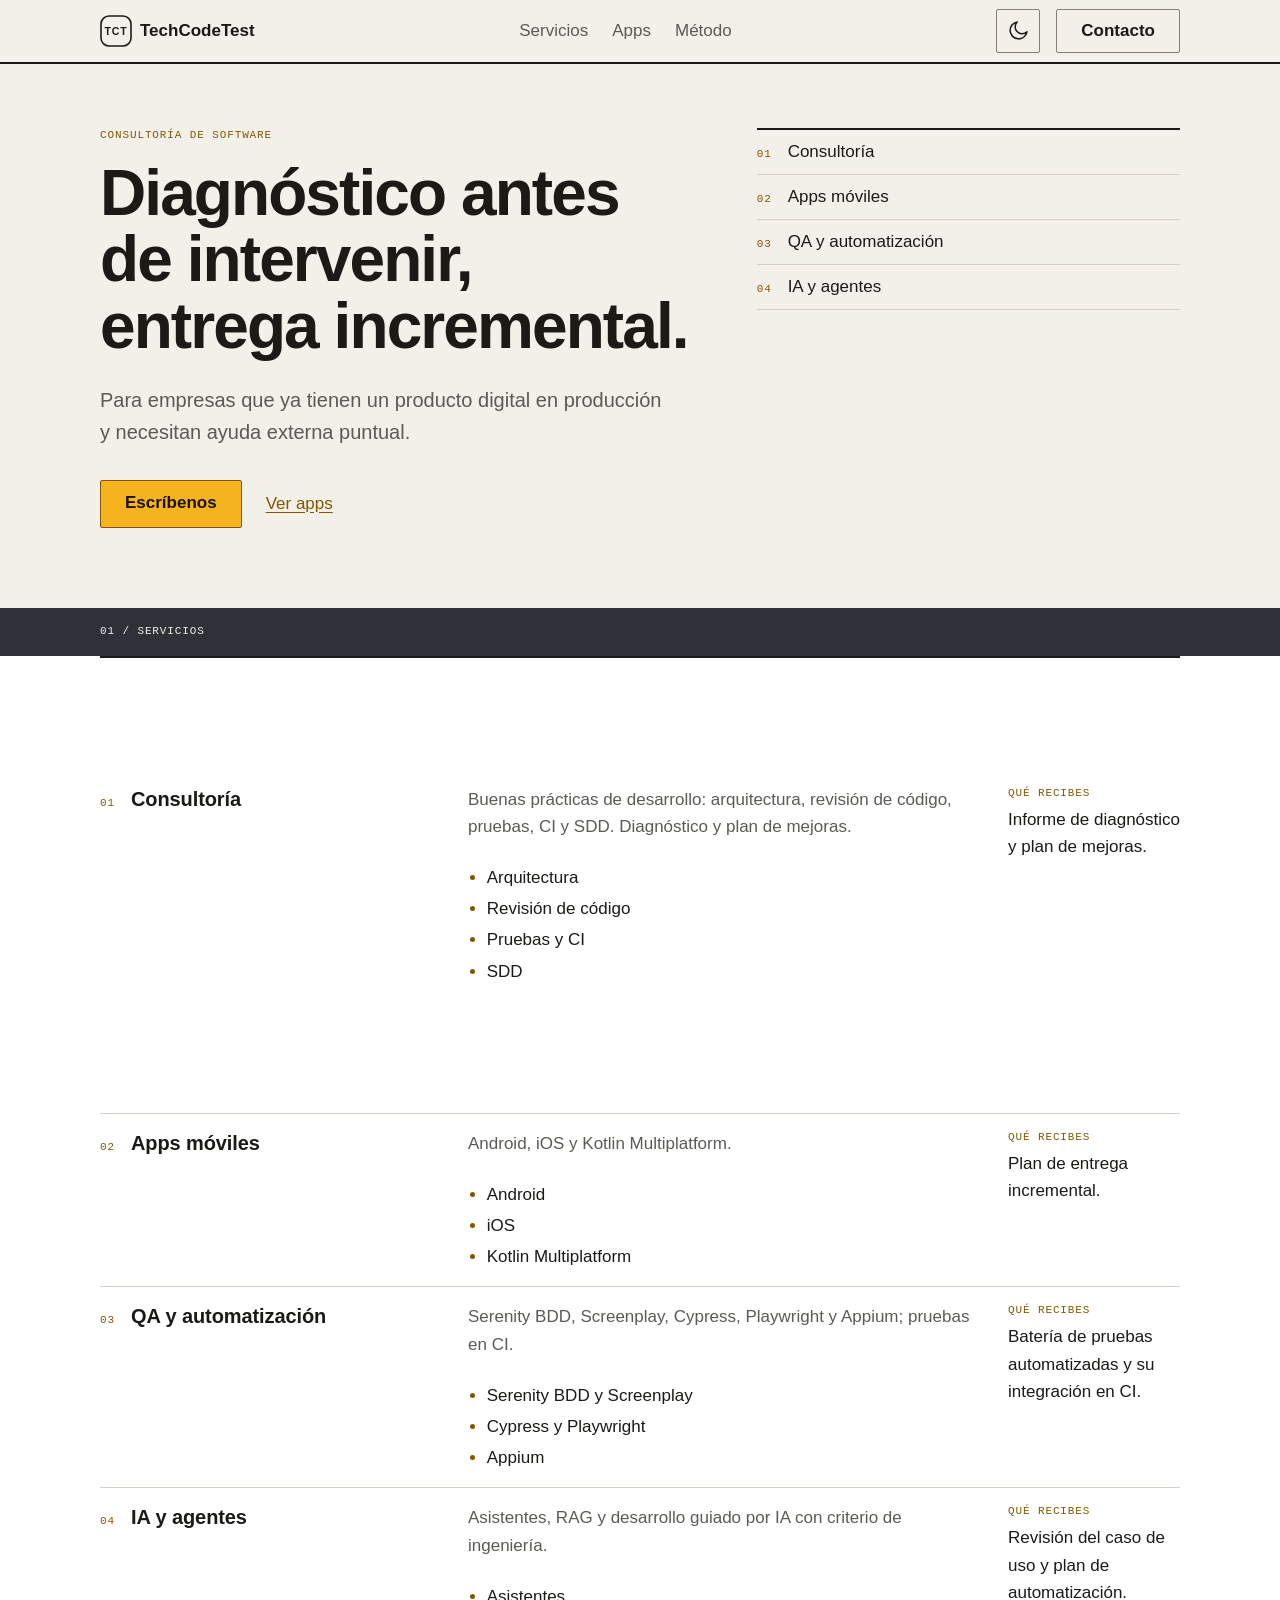
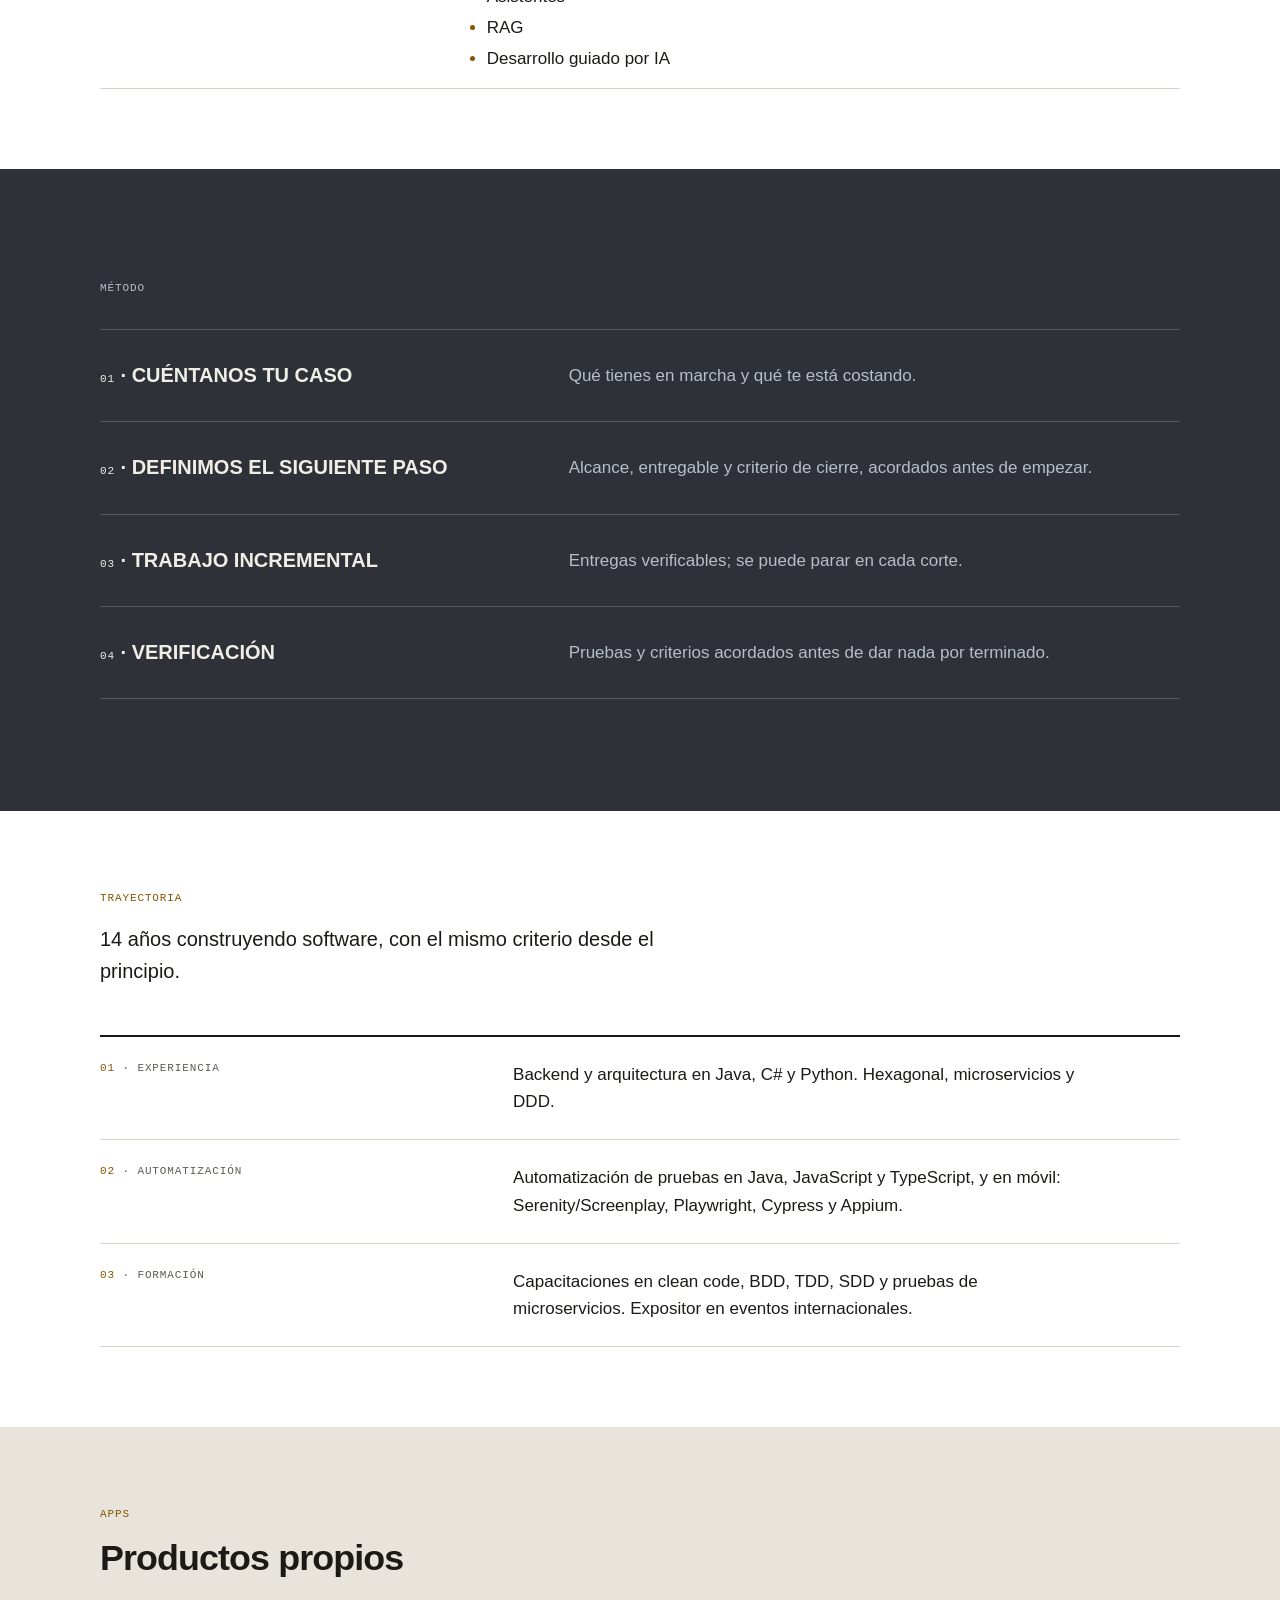
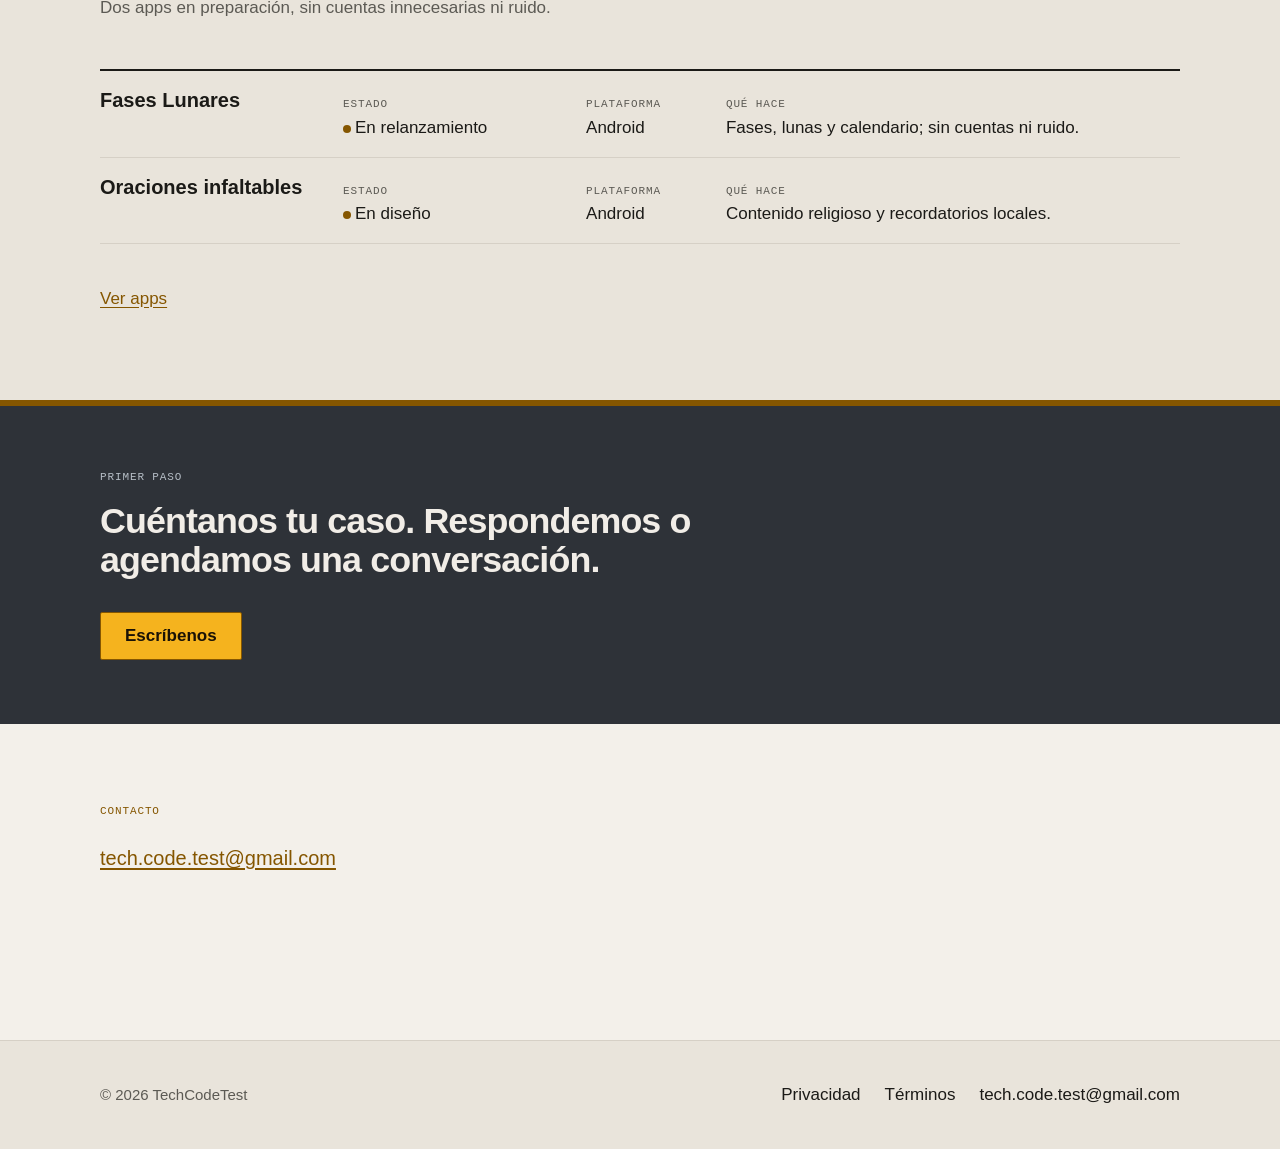
==== commit fbcfae0f: "fix(qa): corregir script, iconos raster, medidas y textos largos - D-01: inicializa v antes del try;" ====
--- a/index.html
+++ b/index.html
@@ -3,7 +3,7 @@
 <head>
   <meta charset="utf-8">
   <meta name="viewport" content="width=device-width, initial-scale=1">
-  <meta http-equiv="Content-Security-Policy" content="default-src 'none'; script-src 'sha256-OeCLsaibalKIYqRBMYuug+KpEd9ICwQerLGBh30QdiQ='; style-src 'self'; img-src 'self'; font-src 'none'; connect-src 'none'; form-action 'none'; base-uri 'none'">
+  <meta http-equiv="Content-Security-Policy" content="default-src 'none'; script-src 'sha256-m7v2sNzqugpU9Xn2o7oBecoRoON2LRx/TU+A+QDyvdA='; style-src 'self'; img-src 'self'; font-src 'none'; connect-src 'none'; form-action 'none'; base-uri 'none'">
   <title>TechCodeTest — Consultoría de software y división móvil</title>
   <meta name="description" content="Consultoría técnica y buenas prácticas de desarrollo. Apps Android/iOS y QA automatizado.">
   <link rel="canonical" href="https://cedaniel200.github.io/">
@@ -25,7 +25,7 @@
   <meta property="og:image:alt" content="TechCodeTest — Consultoría de software">
   <meta name="twitter:card" content="summary_large_image">
   <meta name="twitter:image" content="https://cedaniel200.github.io/assets/og-image.png">
-  <script>d=document.documentElement;try{v=localStorage.theme}catch{}if(v!="light"&&v!="dark")v=matchMedia("(prefers-color-scheme:dark)").matches?"dark":"light";a=x=>{d.dataset.theme=x;d.querySelectorAll("[data-mode]").forEach(e=>e.media=e.dataset.mode==x?"all":"not all")};a(v);onload=()=>{i=mode;u=()=>{i.checked=i.ariaChecked=v=="dark";i.ariaLabel="Cambiar a modo "+(i.checked?"claro":"oscuro")};u();i.onchange=()=>{v=i.checked?"dark":"light";try{localStorage.theme=v}catch{}a(v);u()}};</script>
+  <script>d=document.documentElement;v=0;try{v=localStorage.theme}catch{}if(v!="light"&&v!="dark")v=matchMedia("(prefers-color-scheme:dark)").matches?"dark":"light";a=x=>{d.dataset.theme=x;d.querySelectorAll("[data-mode]").forEach(e=>e.media=e.dataset.mode==x?"all":"not all")};a(v);onload=()=>{i=mode;u=()=>{i.checked=i.ariaChecked=v=="dark";i.ariaLabel="Cambiar a modo "+(i.checked?"claro":"oscuro")};u();i.onchange=()=>{v=i.checked?"dark":"light";try{localStorage.theme=v}catch{}a(v);u()}};</script>
   <link rel="stylesheet" href="/assets/styles.css">
   <script type="application/ld+json">
   {
--- a/assets/styles.css
+++ b/assets/styles.css
@@ -500,6 +500,8 @@
   display: inline-flex;
   align-items: center;
   min-height: 44px;
+  max-width: 100%;
+  overflow-wrap: anywhere;
   color: var(--ink);
   text-decoration: none;
 }
@@ -774,7 +776,7 @@
 }
 
 .tct-trajectory-row p {
-  max-width: 40rem;
+  max-width: 36rem;
   color: var(--ink);
   font-size: var(--font-body-size);
   line-height: 1.6;
@@ -905,6 +907,12 @@
 .tct-contact p {
   margin-top: var(--space-md);
   font-size: var(--font-lede-size);
+  overflow-wrap: anywhere;
+}
+
+.tct-contact .tct-link {
+  max-width: 100%;
+  overflow-wrap: anywhere;
 }
 
 /* Botones y enlaces nuevos */
@@ -1157,6 +1165,7 @@
 }
 
 .tct-status {
+  max-width: 100%;
   display: inline-flex;
   align-items: center;
   gap: var(--space-xs);
@@ -1169,7 +1178,8 @@
   line-height: 1.45;
   letter-spacing: 0.04em;
   text-transform: uppercase;
-  white-space: nowrap;
+  white-space: normal;
+  overflow-wrap: anywhere;
 }
 
 .tct-status .tct-status-dot {
@@ -1218,6 +1228,7 @@
 .tct-app-table tbody th,
 .tct-app-table tbody td {
   padding: var(--space-lg) var(--space-md) var(--space-lg) 0;
+  overflow-wrap: anywhere;
   border-bottom: 1px solid var(--rule);
   vertical-align: top;
   font-size: var(--font-body-size);
@@ -1315,6 +1326,7 @@
 
 .tct-facts dd {
   margin: var(--space-xs) 0 0;
+  overflow-wrap: anywhere;
   font-size: var(--font-body-size);
   line-height: 1.6;
 }
@@ -1342,6 +1354,7 @@
 
 .tct-legal-meta {
   margin-top: var(--space-xl);
+  overflow-wrap: anywhere;
   max-width: 38rem;
   padding-block: var(--space-md);
   border-block: 1px solid var(--rule);
@@ -1408,7 +1421,7 @@
 
 .tct-legal-layout {
   display: grid;
-  grid-template-columns: 220px minmax(0, calc(38rem + 2 * var(--space-3xl)));
+  grid-template-columns: 220px minmax(0, calc(33.5rem + 2 * var(--space-3xl)));
   gap: var(--space-2xl);
   align-items: start;
   justify-content: center;
@@ -1455,8 +1468,9 @@
 }
 
 .tct-legal-content {
-  max-width: calc(38rem + 2 * var(--space-3xl));
+  max-width: calc(33.5rem + 2 * var(--space-3xl));
   padding: var(--space-3xl);
+  overflow-wrap: anywhere;
   background: var(--plate);
   color: var(--ink);
   font-size: 1.125rem;
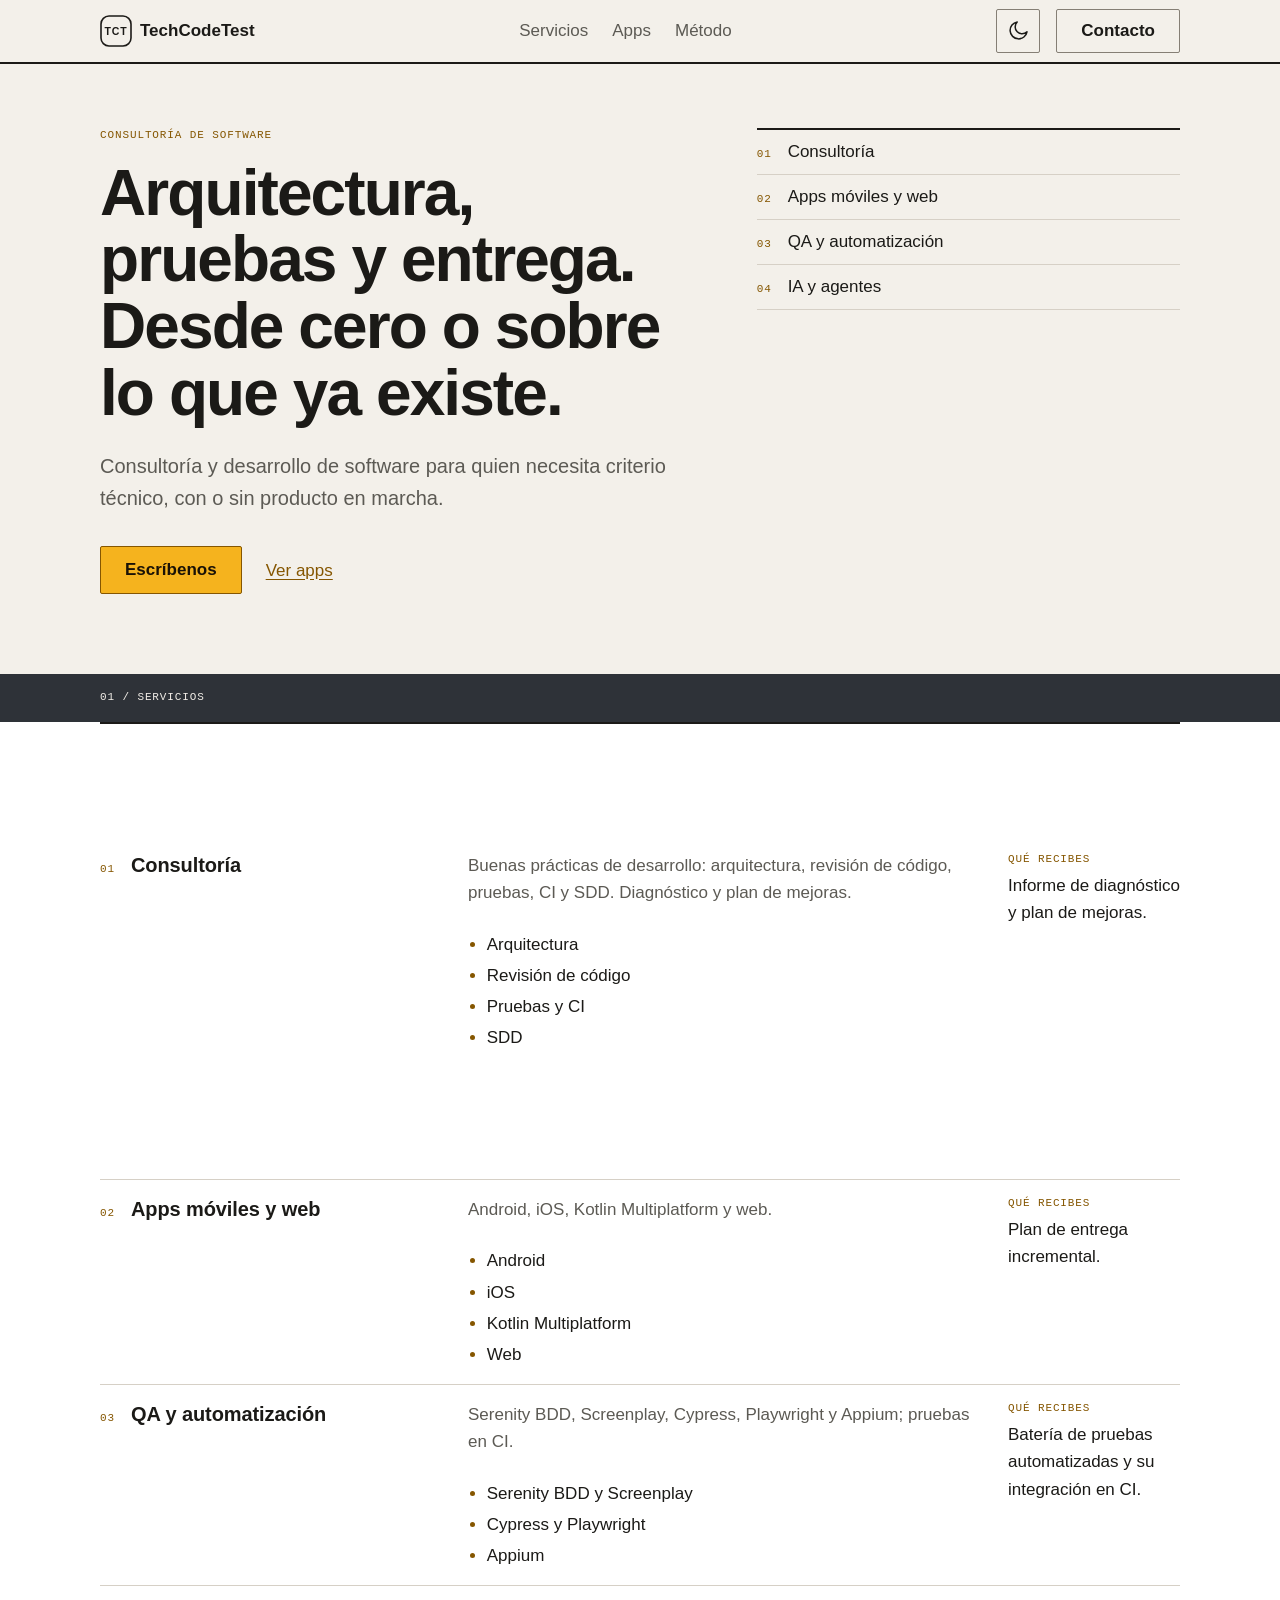
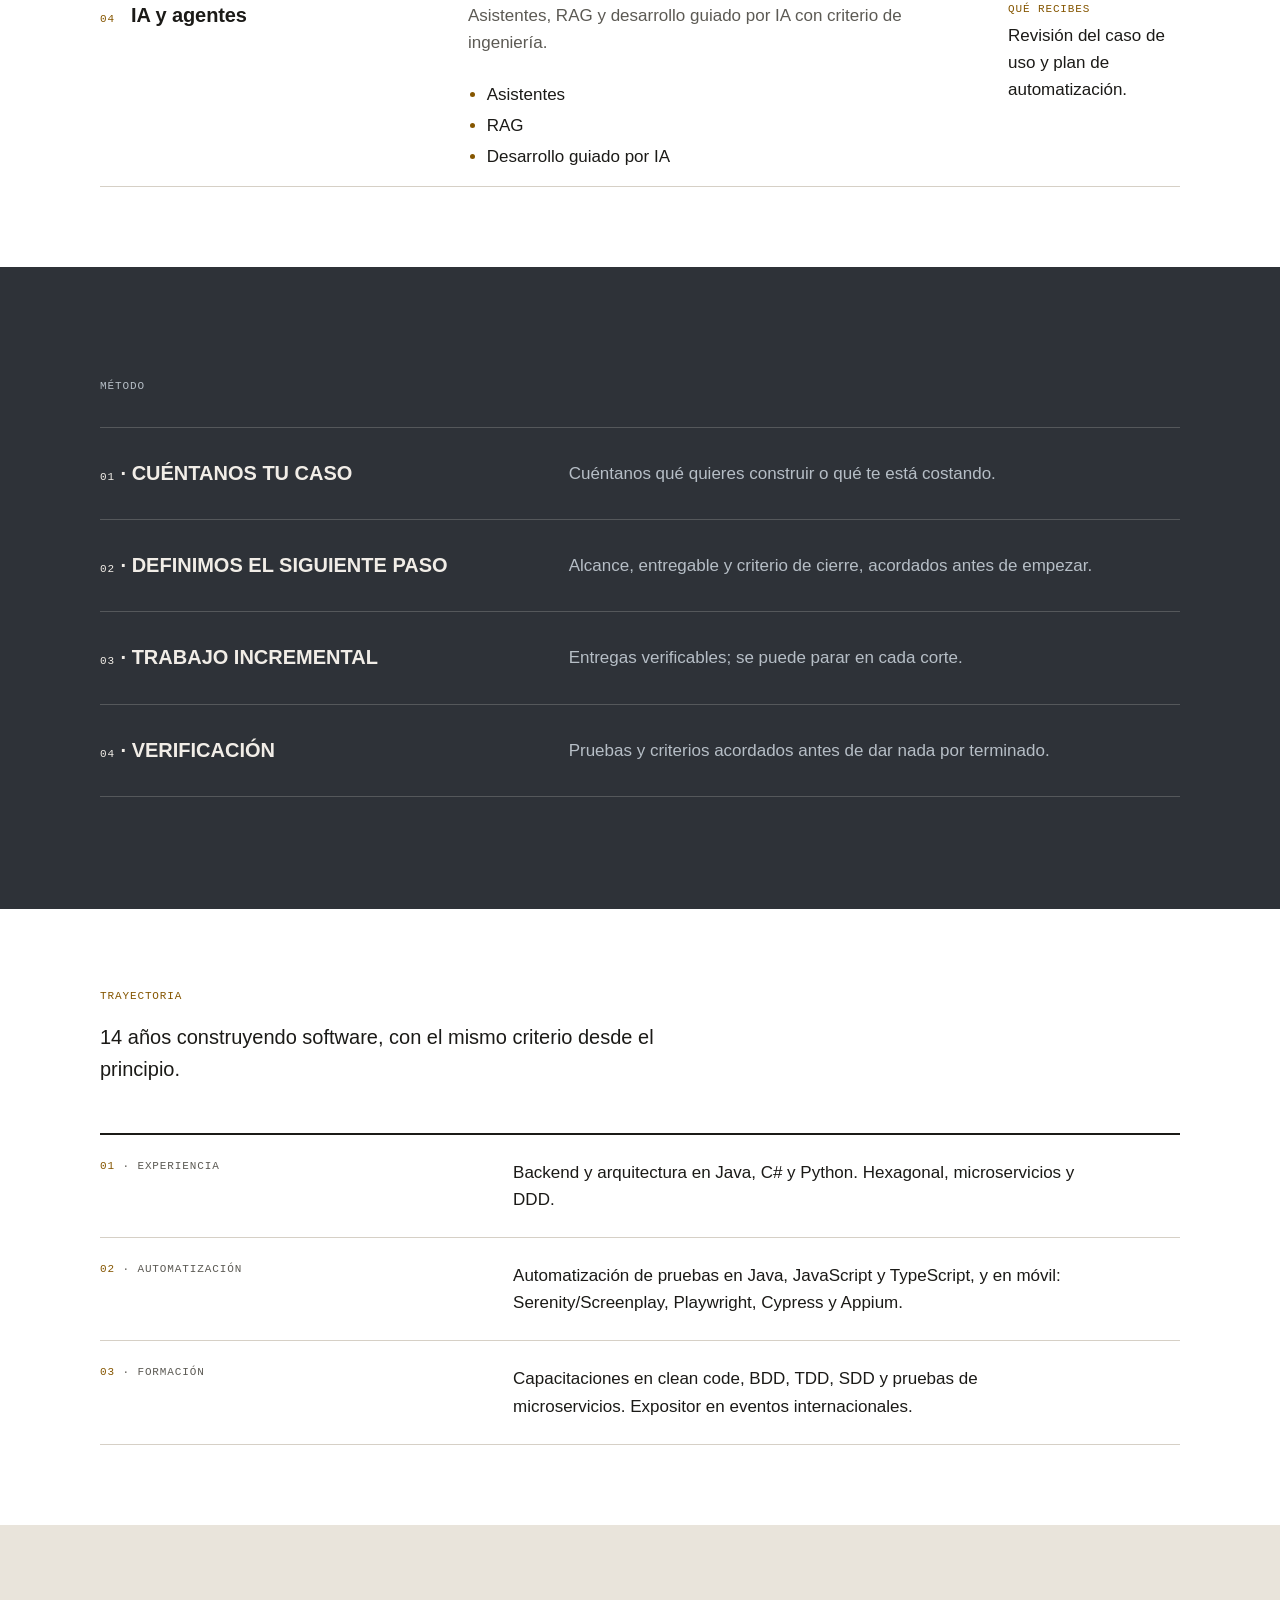
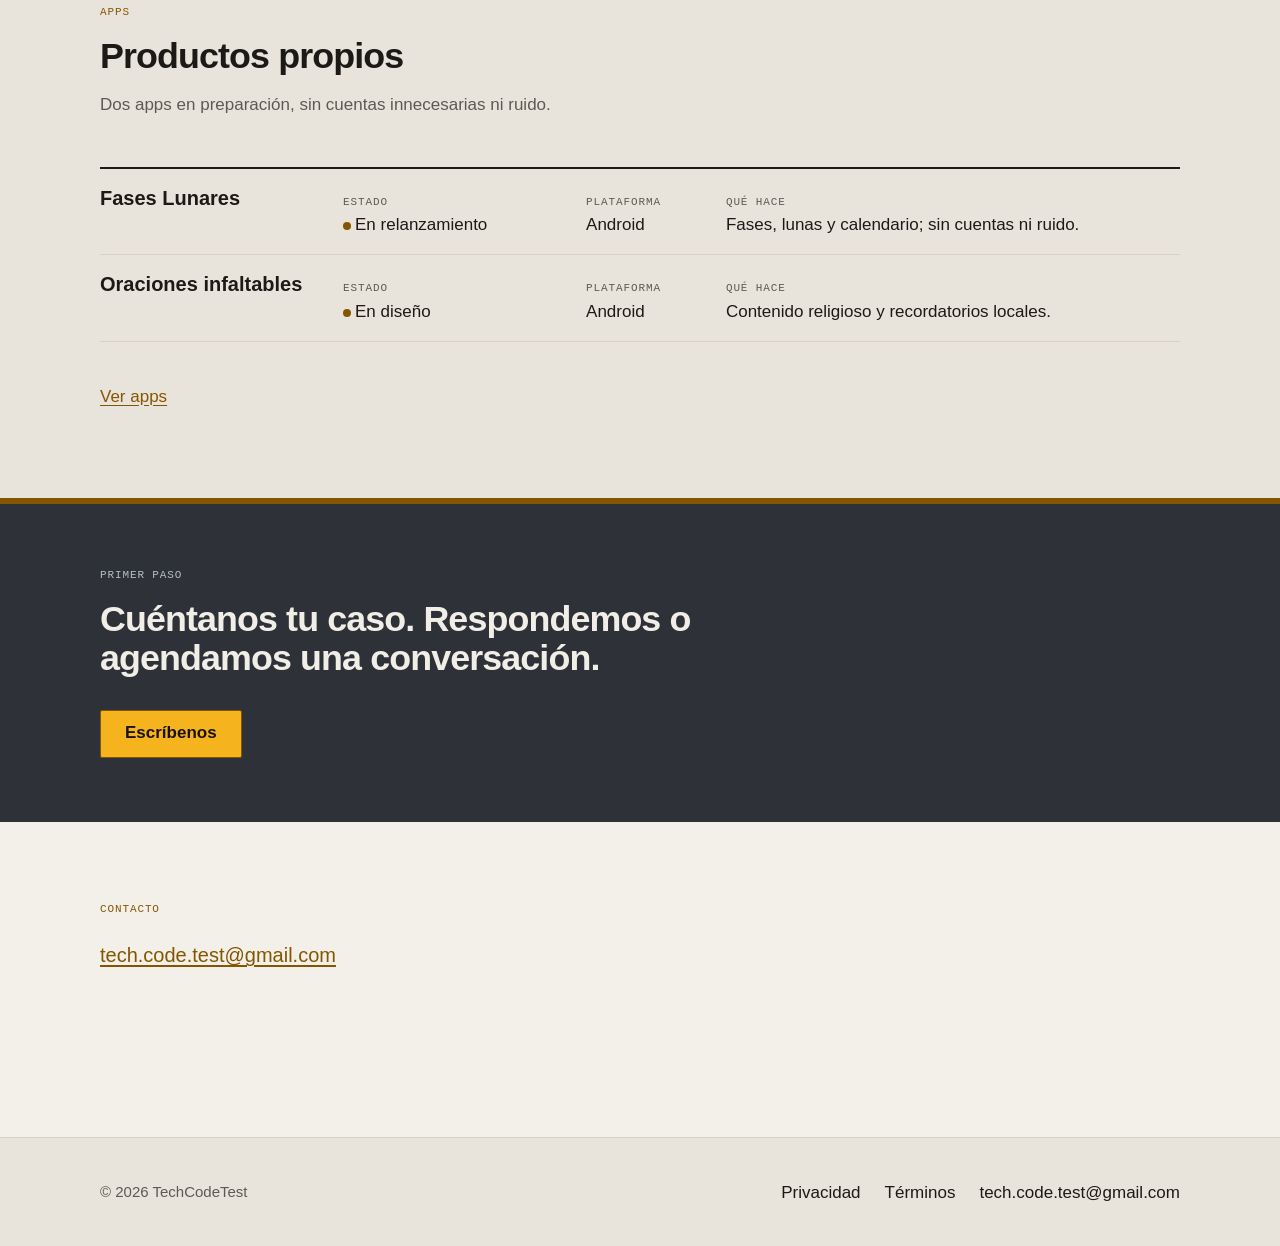
==== commit 9c08fb49: "fix(portada): aplicar el copy ampliado del hero y de apps - H1 y entrada con arquitectura, pruebas y" ====
--- a/index.html
+++ b/index.html
@@ -3,12 +3,12 @@
 <head>
   <meta charset="utf-8">
   <meta name="viewport" content="width=device-width, initial-scale=1">
-  <meta http-equiv="Content-Security-Policy" content="default-src 'none'; script-src 'sha256-m7v2sNzqugpU9Xn2o7oBecoRoON2LRx/TU+A+QDyvdA='; style-src 'self'; img-src 'self'; font-src 'none'; connect-src 'none'; form-action 'none'; base-uri 'none'">
+  <meta http-equiv="Content-Security-Policy" content="default-src 'none'; script-src 'sha256-ghBvBbLvDaxQwFrTDrxrc/M5CB6MVr/b7m0WkwsUFsk='; style-src 'self'; img-src 'self'; font-src 'none'; connect-src 'none'; form-action 'none'; base-uri 'none'">
   <title>TechCodeTest — Consultoría de software y división móvil</title>
   <meta name="description" content="Consultoría técnica y buenas prácticas de desarrollo. Apps Android/iOS y QA automatizado.">
   <link rel="canonical" href="https://cedaniel200.github.io/">
-  <meta name="theme-color" content="#F3F0EA" media="(prefers-color-scheme: light)" data-mode="light">
-  <meta name="theme-color" content="#2E3238" media="(prefers-color-scheme: dark)" data-mode="dark">
+  <meta name="theme-color" content="#F3F0EA" media="(prefers-color-scheme: light)" data-m="light" class="t">
+  <meta name="theme-color" content="#2E3238" media="(prefers-color-scheme: dark)" data-m="dark" class="t">
   <link rel="icon" href="/assets/icons/favicon.svg" type="image/svg+xml" media="(prefers-color-scheme: light)">
   <link rel="icon" href="/assets/icons/favicon-dark.svg" type="image/svg+xml" media="(prefers-color-scheme: dark)">
   <link rel="icon" href="/favicon.ico" sizes="any">
@@ -25,7 +25,7 @@
   <meta property="og:image:alt" content="TechCodeTest — Consultoría de software">
   <meta name="twitter:card" content="summary_large_image">
   <meta name="twitter:image" content="https://cedaniel200.github.io/assets/og-image.png">
-  <script>d=document.documentElement;v=0;try{v=localStorage.theme}catch{}if(v!="light"&&v!="dark")v=matchMedia("(prefers-color-scheme:dark)").matches?"dark":"light";a=x=>{d.dataset.theme=x;d.querySelectorAll("[data-mode]").forEach(e=>e.media=e.dataset.mode==x?"all":"not all")};a(v);onload=()=>{i=mode;u=()=>{i.checked=i.ariaChecked=v=="dark";i.ariaLabel="Cambiar a modo "+(i.checked?"claro":"oscuro")};u();i.onchange=()=>{v=i.checked?"dark":"light";try{localStorage.theme=v}catch{}a(v);u()}};</script>
+  <script>{let d=document.documentElement,v,i,u,a;try{v=localStorage.theme}catch{}v=v=="dark"|v=="light"?v:matchMedia("(prefers-color-scheme:dark)").matches?"dark":"light";a=x=>{d.dataset.theme=x;d.querySelectorAll(".t").forEach(e=>e.media=e.dataset.m==x?"all":"not all")};a(v);onload=_=>{i=d.querySelector("#m");u=_=>{i.checked=i.ariaChecked=v<"l";i.ariaLabel="Cambiar a modo "+(v<"l"?"claro":"oscuro")};u();i.oninput=_=>{v=i.checked?"dark":"light";try{localStorage.theme=v}catch{}a(v);u()}}}</script>
   <link rel="stylesheet" href="/assets/styles.css">
   <script type="application/ld+json">
   {
@@ -49,18 +49,18 @@
         </svg>
         <span>TechCodeTest</span>
       </a>
+      <input type="checkbox" id="m" class="tct-mode-input" role="switch" aria-label="Alternar modo claro y oscuro" aria-describedby="mode-help">
+      <label for="m" class="tct-mode-button">
+        <svg class="tct-icon-moon" viewBox="0 0 24 24" fill="none" stroke="currentColor" stroke-width="1.5" stroke-linecap="round" stroke-linejoin="round" aria-hidden="true" focusable="false"><path d="M21 12.8A8.5 8.5 0 1 1 11.2 3a6.6 6.6 0 0 0 9.8 9.8z"/></svg>
+        <svg class="tct-icon-sun" viewBox="0 0 24 24" fill="none" stroke="currentColor" stroke-width="1.5" stroke-linecap="round" stroke-linejoin="round" aria-hidden="true" focusable="false"><circle cx="12" cy="12" r="4"/><path d="M12 2v2M12 20v2M4.9 4.9l1.4 1.4M17.7 17.7l1.4 1.4M2 12h2M20 12h2M4.9 19.1l1.4-1.4M17.7 6.3l1.4-1.4"/></svg>
+      </label>
+      <span id="mode-help" class="tct-visually-hidden">Activa el modo claro u oscuro. La elección se recuerda en este dispositivo.</span>
+      <a class="tct-cta" href="/#contacto">Contacto</a>
       <nav class="tct-nav" aria-label="Navegación principal">
         <a href="/#servicios">Servicios</a>
         <a href="/apps/">Apps</a>
         <a href="/#metodo">Método</a>
       </nav>
-      <input type="checkbox" id="mode" class="tct-mode-input" role="switch" aria-label="Alternar modo claro y oscuro" aria-describedby="mode-help">
-      <label for="mode" class="tct-mode-button">
-        <svg class="tct-icon-moon" viewBox="0 0 24 24" fill="none" stroke="currentColor" stroke-width="1.5" stroke-linecap="round" stroke-linejoin="round" aria-hidden="true" focusable="false"><path d="M21 12.8A8.5 8.5 0 1 1 11.2 3a6.6 6.6 0 0 0 9.8 9.8z"/></svg>
-        <svg class="tct-icon-sun" viewBox="0 0 24 24" fill="none" stroke="currentColor" stroke-width="1.5" stroke-linecap="round" stroke-linejoin="round" aria-hidden="true" focusable="false"><circle cx="12" cy="12" r="4"/><path d="M12 2v2M12 20v2M4.9 4.9l1.4 1.4M17.7 17.7l1.4 1.4M2 12h2M20 12h2M4.9 19.1l1.4-1.4M17.7 6.3l1.4-1.4"/></svg>
-      </label>
-      <span id="mode-help" class="tct-visually-hidden">Marca para cambiar al modo opuesto al del sistema; con JS se recuerda, sin JS no.</span>
-      <a class="tct-cta" href="/#contacto">Contacto</a>
     </div>
   </header>
 
@@ -69,8 +69,8 @@
       <div class="tct-container tct-hero-grid">
         <div>
           <p class="tct-label tct-hero-label">CONSULTORÍA DE SOFTWARE</p>
-          <h1 id="hero-title">Diagnóstico antes de intervenir, entrega incremental.</h1>
-          <p class="tct-hero-lede">Para empresas que ya tienen un producto digital en producción y necesitan ayuda externa puntual.</p>
+          <h1 id="hero-title">Arquitectura, pruebas y entrega. Desde cero o sobre lo que ya existe.</h1>
+          <p class="tct-hero-lede">Consultoría y desarrollo de software para quien necesita criterio técnico, con o sin producto en marcha.</p>
           <div class="tct-hero-actions">
             <a class="tct-button tct-button-primary" href="mailto:tech.code.test@gmail.com?subject=Hola%20TechCodeTest">Escríbenos</a>
             <a class="tct-link" href="#apps">Ver apps</a>
@@ -80,7 +80,7 @@
         <nav class="tct-hero-index" aria-label="Índice de servicios">
           <ol class="tct-index">
             <li><a href="#servicio-consultoria"><span class="tct-num">01</span><span>Consultoría</span></a></li>
-            <li><a href="#servicio-apps"><span class="tct-num">02</span><span>Apps móviles</span></a></li>
+            <li><a href="#servicio-apps"><span class="tct-num">02</span><span>Apps móviles y web</span></a></li>
             <li><a href="#servicio-qa"><span class="tct-num">03</span><span>QA y automatización</span></a></li>
             <li><a href="#servicio-ia"><span class="tct-num">04</span><span>IA y agentes</span></a></li>
           </ol>
@@ -118,14 +118,15 @@
         <article id="servicio-apps" class="tct-service-row">
           <div class="tct-service-title">
             <span class="tct-num">02</span>
-            <h3>Apps móviles</h3>
-          </div>
-          <div class="tct-service-detail">
-            <p class="tct-service-scope">Android, iOS y Kotlin Multiplatform.</p>
+            <h3>Apps móviles y web</h3>
+          </div>
+          <div class="tct-service-detail">
+            <p class="tct-service-scope">Android, iOS, Kotlin Multiplatform y web.</p>
             <ul class="tct-service-items">
               <li>Android</li>
               <li>iOS</li>
               <li>Kotlin Multiplatform</li>
+              <li>Web</li>
             </ul>
           </div>
           <p class="tct-deliverable"><span class="tct-label">QUÉ RECIBES</span> Plan de entrega incremental.</p>
@@ -173,7 +174,7 @@
             <div class="tct-step-head">
               <h3 class="tct-step-title"><span class="tct-num">01</span> · CUÉNTANOS TU CASO</h3>
             </div>
-            <p>Qué tienes en marcha y qué te está costando.</p>
+            <p>Cuéntanos qué quieres construir o qué te está costando.</p>
           </li>
           <li class="tct-step">
             <div class="tct-step-head">
--- a/assets/styles.css
+++ b/assets/styles.css
@@ -37,7 +37,6 @@
   --space-4xl: 80px;
   --space-5xl: 112px;
 
-  --radius-none: 0px;
   --radius-sm: 2px;
   --radius-pill: 999px;
 
@@ -55,9 +54,7 @@
 
   --dur-fast: 120ms;
   --dur-base: 160ms;
-  --dur-exit: 90ms;
   --ease-out: cubic-bezier(0.23, 1, 0.32, 1);
-  --ease-in-out: cubic-bezier(0.77, 0, 0.175, 1);
 
   --tct-container: 1208px;
   --tct-gutter: 24px;
@@ -291,6 +288,7 @@
 }
 
 .tct-brand {
+  order: 1;
   display: inline-flex;
   align-items: center;
   gap: var(--space-sm);
@@ -307,6 +305,7 @@
 }
 
 .tct-nav {
+  order: 2;
   display: flex;
   align-items: center;
   gap: var(--space-lg);
@@ -363,6 +362,7 @@
 }
 
 .tct-mode-button {
+  order: 3;
   display: inline-flex;
   align-items: center;
   justify-content: center;
@@ -390,6 +390,7 @@
 }
 
 .tct-cta {
+  order: 4;
   display: inline-flex;
   align-items: center;
   justify-content: center;
@@ -462,8 +463,8 @@
 /* Sin :has() y sin JavaScript no se deja un control muerto. */
 
 @supports not selector(:has(*)) {
-  .tct-mode-input,
-  .tct-mode-button {
+  :root:not([data-theme]) .tct-mode-input,
+  :root:not([data-theme]) .tct-mode-button {
     display: none;
   }
 }
@@ -637,7 +638,7 @@
 
 .tct-service-scope {
   margin: 0;
-  max-width: 40rem;
+  max-width: 36rem;
   color: var(--muted);
   font-size: var(--font-body-size);
   line-height: 1.6;
@@ -1611,7 +1612,15 @@
 
 @media (max-width: 767px) {
   .tct-app-table thead {
-    display: none;
+    position: absolute;
+    width: 1px;
+    height: 1px;
+    margin: -1px;
+    padding: 0;
+    overflow: hidden;
+    clip: rect(0 0 0 0);
+    white-space: nowrap;
+    border: 0;
   }
 
   .tct-app-table,
@@ -1638,10 +1647,15 @@
     margin-top: var(--space-sm);
   }
 
-  .tct-app-table tbody td::before {
-    content: attr(data-label);
+  .tct-app-table tbody td .tct-visually-hidden {
+    position: static;
     display: block;
-    margin-bottom: 2px;
+    width: auto;
+    height: auto;
+    margin: 0 0 2px;
+    overflow: visible;
+    clip: auto;
+    white-space: normal;
     color: var(--muted);
     font-family: var(--font-mono);
     font-size: var(--font-label-size);
@@ -1667,6 +1681,13 @@
     padding: 0;
   }
 
+  .tct-legal-content h2,
+  .tct-legal-content p,
+  .tct-legal-content ul {
+    max-width: 33.5rem;
+    margin-inline: auto;
+  }
+
   .tct-page-hero,
   .tct-legal-hero {
     padding-block: var(--space-2xl) var(--space-xl);
@@ -1686,9 +1707,7 @@
    ========================================================================== */
 
 @media print {
-  :root,
-  :root[data-theme="dark"],
-  :root:has(.tct-mode-input:checked) {
+  :is(:root, :root[data-theme="dark"], :root:has(.tct-mode-input:checked)) {
     color-scheme: light;
     --bg: #fff;
     --surface: #fff;
@@ -1779,11 +1798,10 @@
     text-decoration: underline;
   }
 
-  .tct-legal-content a[href^="http"]::after,
-  .tct-legal-content a[href^="mailto:"]::after {
+  a[href]:not([href^="#"])::after {
     content: " (" attr(href) ")";
     font-size: 0.85em;
-    word-break: break-all;
+    overflow-wrap: anywhere;
   }
 
   .tct-chapter {
@@ -1874,3 +1892,11 @@
     transition-duration: 0.01ms;
   }
 }
+
+/* En tablet la columna de detalle del servicio es estrecha; un tracking
+   ligeramente negativo mantiene la medida de lectura sin cambiar la 4/6/2. */
+@media (min-width: 768px) and (max-width: 1023px) {
+  .tct-service-scope {
+    letter-spacing: -0.02em;
+  }
+}
